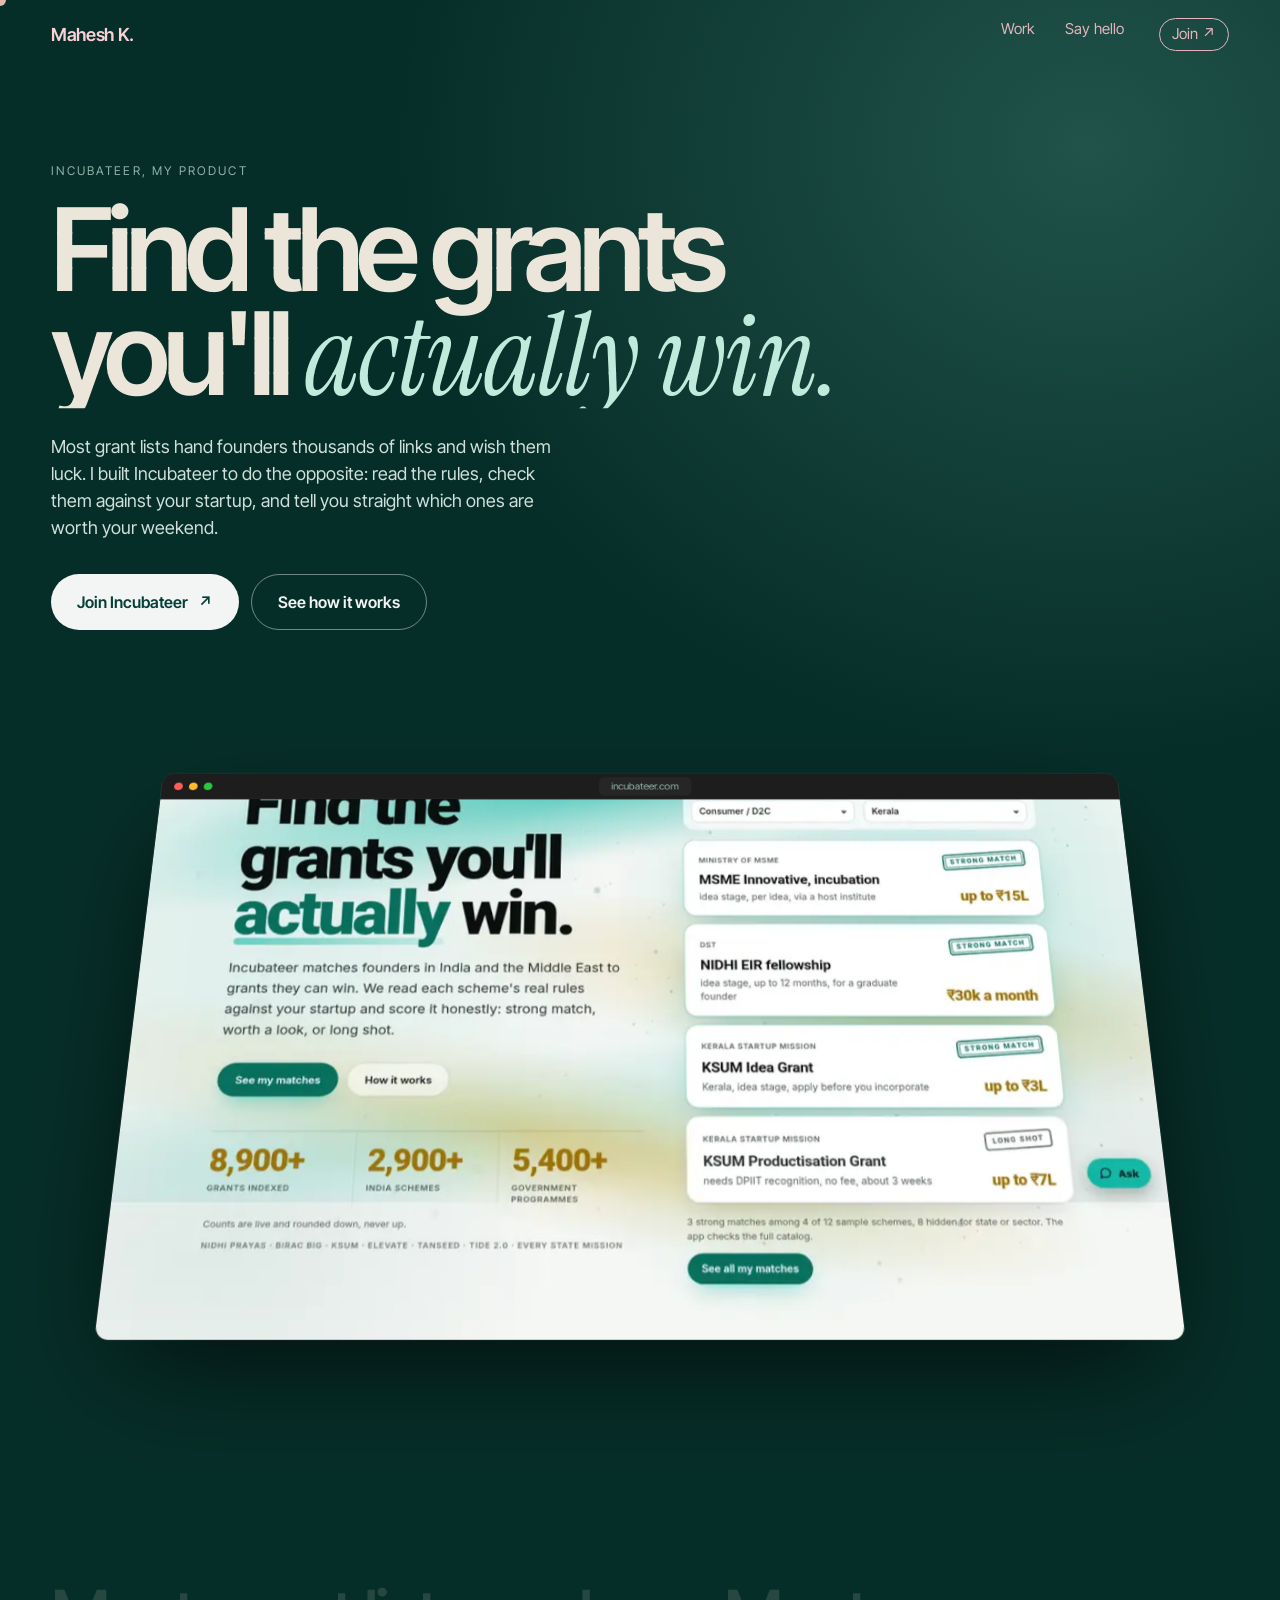
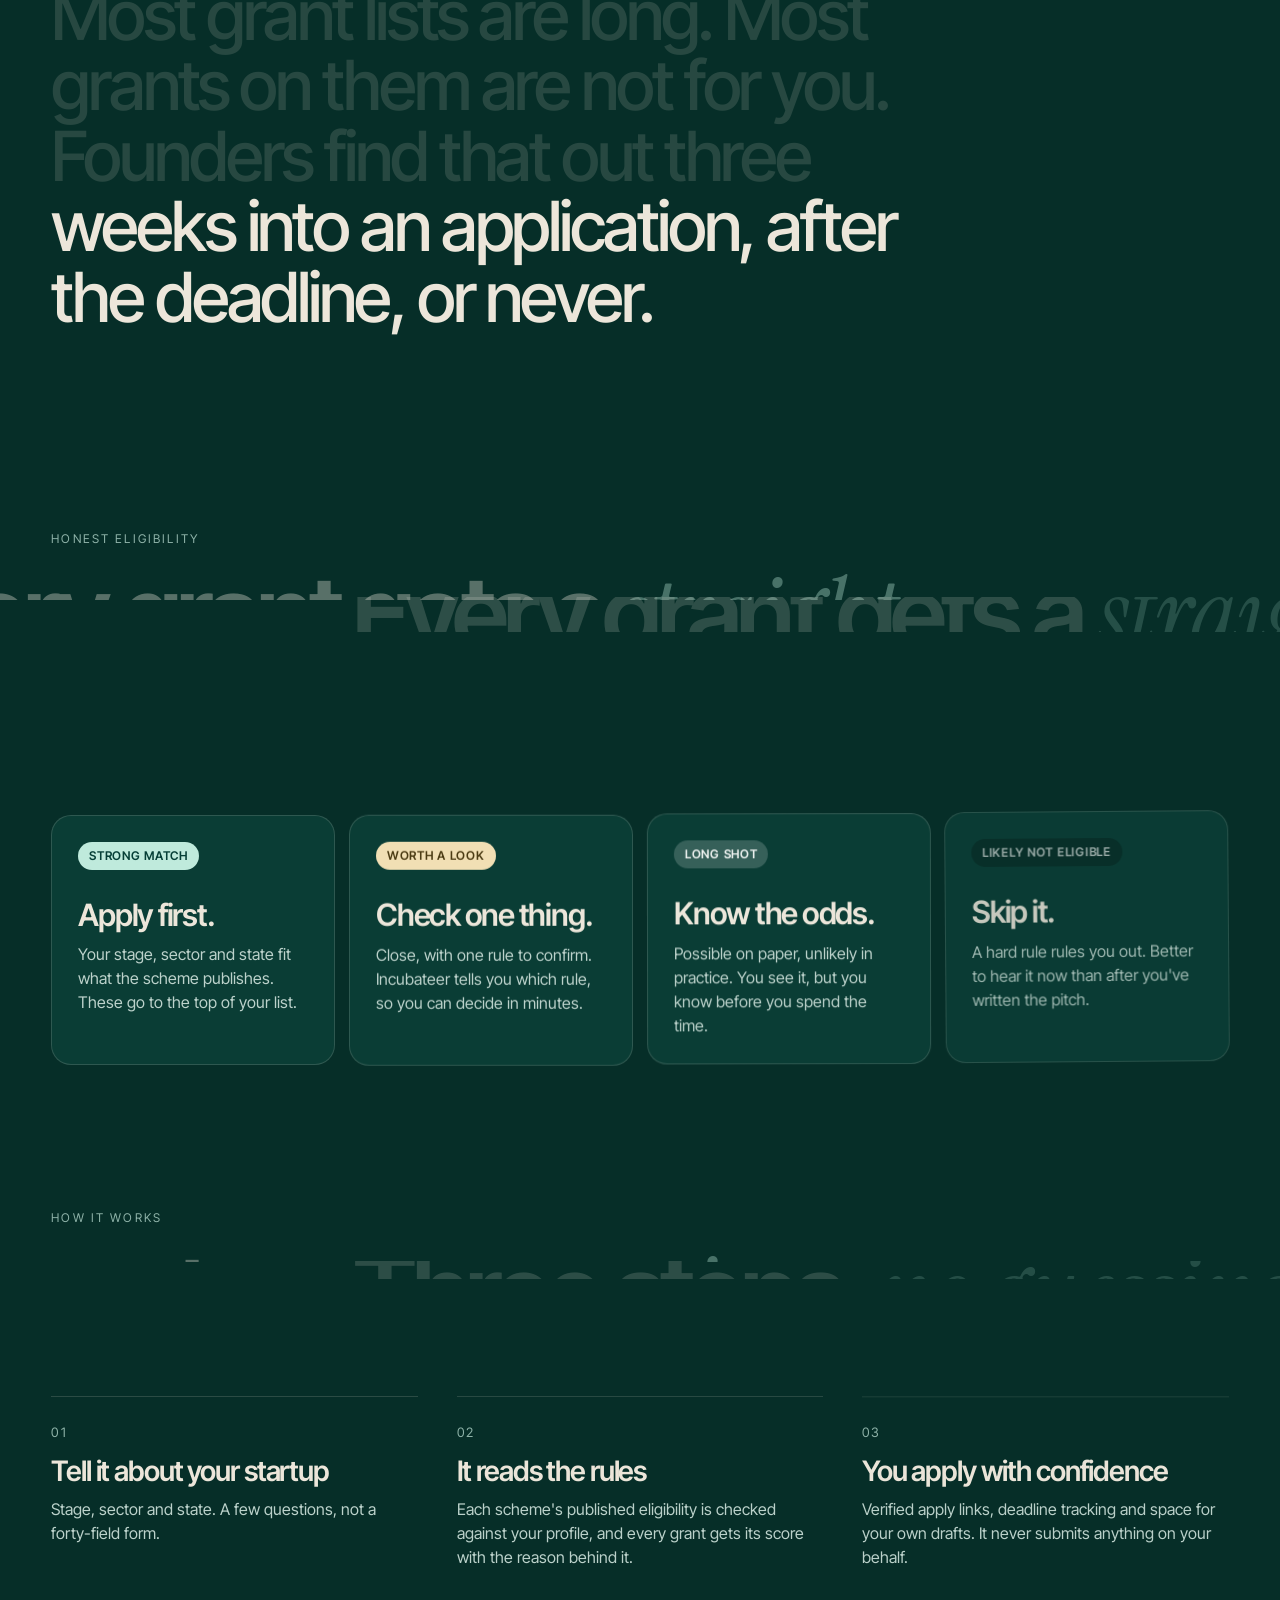
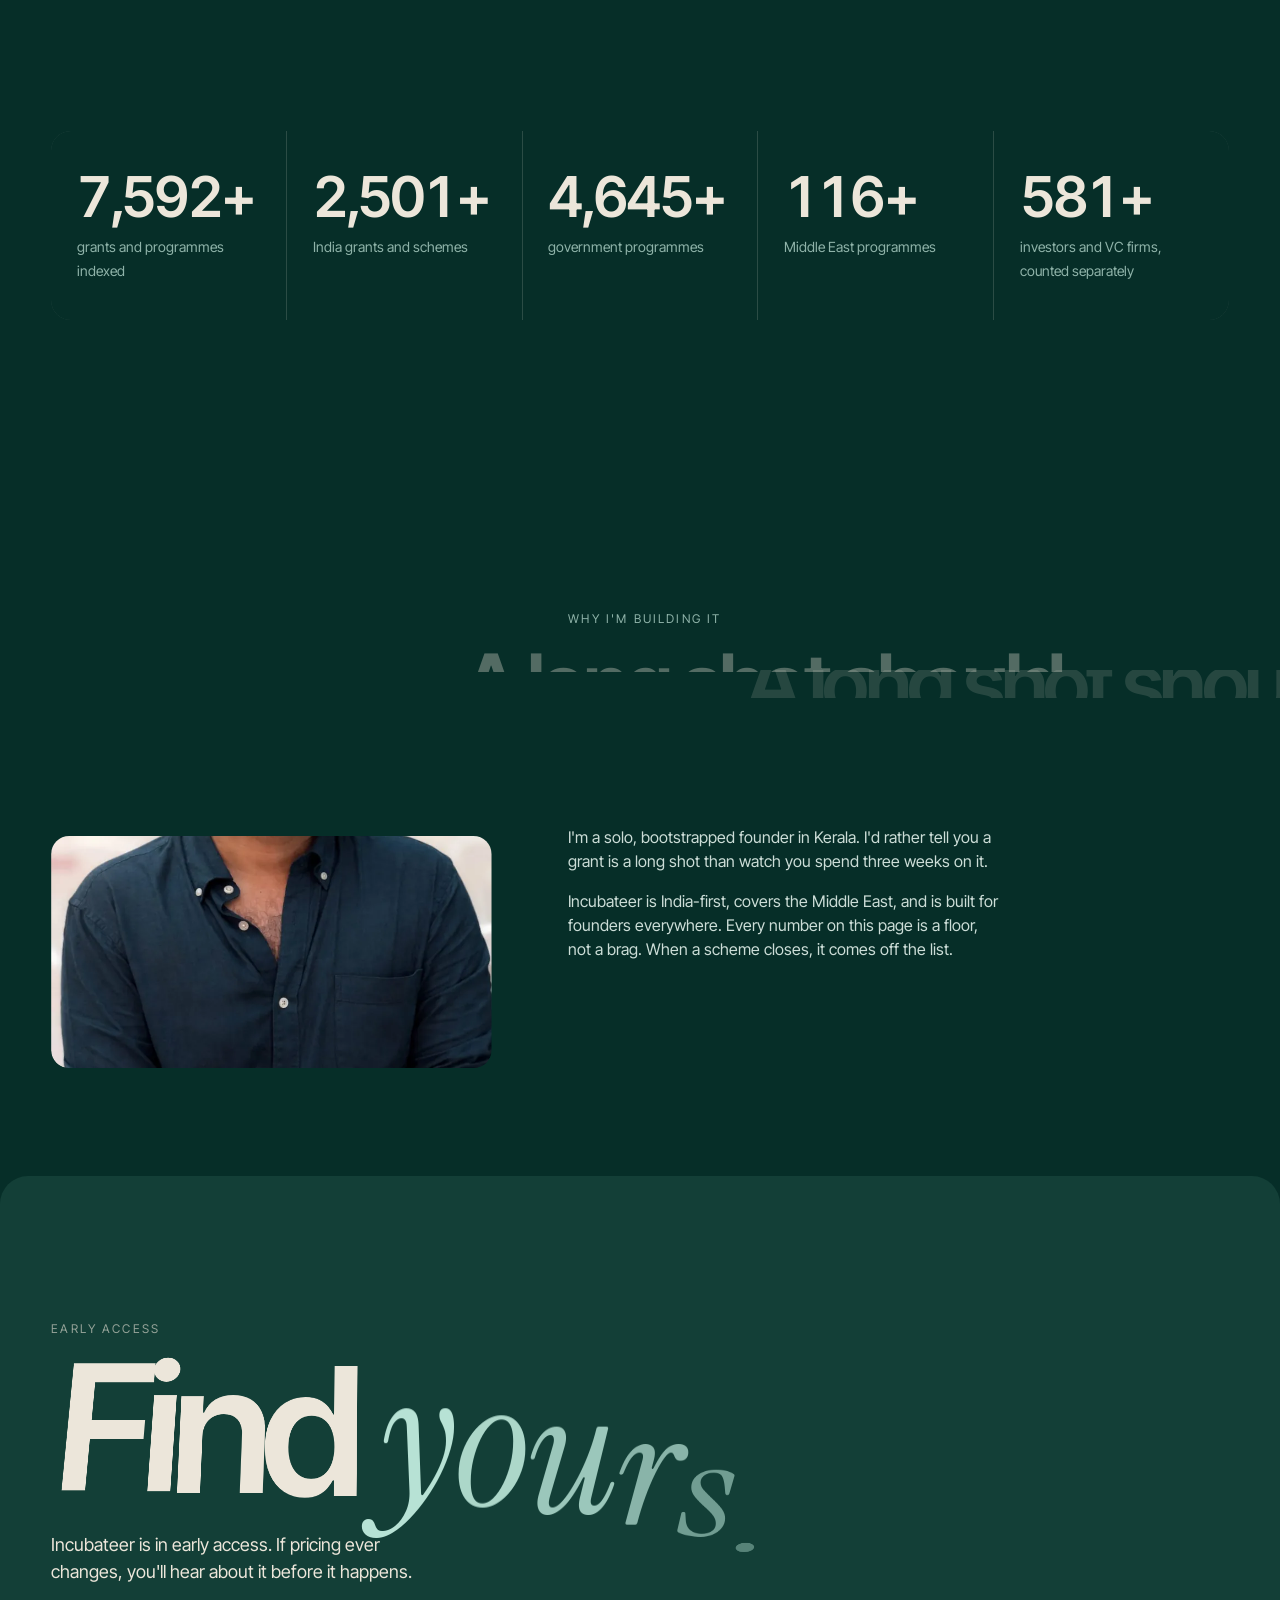
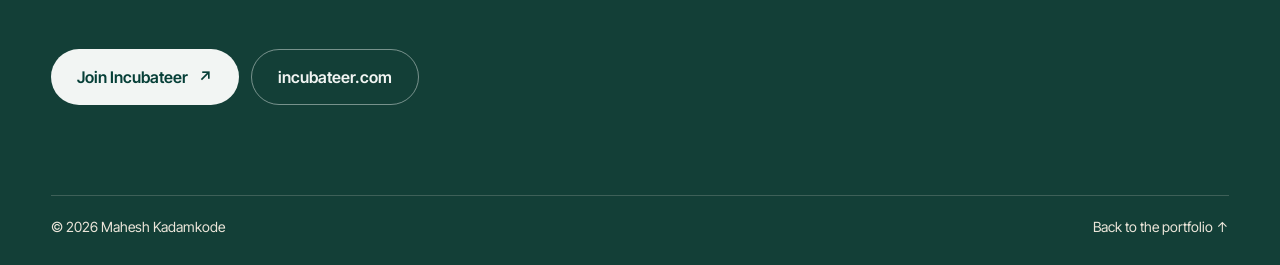
==== incubateer.html @ b80dc6b0 "Calm palette, ribbon and scatter-grid effects, mist transition, Incubateer page - New palette: green" ====
<!doctype html>
<html lang="en">
<head>
  <meta charset="utf-8">
  <meta name="viewport" content="width=device-width, initial-scale=1, viewport-fit=cover">
  <title>Incubateer | Mahesh Kadamkode</title>
  <meta name="description" content="Incubateer finds the grants you'll actually win. 8,500+ grants and programmes indexed, each scored honestly against your startup: strong match, worth a look, or long shot.">
  <meta name="theme-color" content="#063f37">
  <meta property="og:type" content="website">
  <meta property="og:title" content="Incubateer, by Mahesh Kadamkode">
  <meta property="og:description" content="Find the grants you'll actually win.">
  <meta property="og:image" content="assets/work/incubateer-cover.webp">
  <link rel="icon" href="favicon.svg" type="image/svg+xml">
  <link rel="preconnect" href="https://fonts.googleapis.com">
  <link rel="preconnect" href="https://fonts.gstatic.com" crossorigin>
  <link href="https://fonts.googleapis.com/css2?family=Inter+Tight:wght@400;500;600;700&family=Instrument+Serif:ital@0;1&display=swap" rel="stylesheet">
  <link rel="stylesheet" href="styles.css">
</head>
<body class="pi">

  <div class="cursor" aria-hidden="true"><span class="cursor__label"></span></div>

  <header class="nav">
    <a href="index.html" class="nav__logo">Mahesh K.</a>
    <nav class="nav__links" aria-label="Main">
      <a href="index.html#work">Work</a>
      <a href="index.html#contact" class="nav__cta">Say hello</a>
      <a href="https://app.incubateer.com/" target="_blank" rel="noopener" class="nav__inc">Join ↗</a>
    </nav>
  </header>

  <main>
    <!-- Hero -->
    <section class="pi-hero">
      <p class="eyebrow pi-rise">Incubateer, my product</p>
      <h1 class="pi-hero__title" data-stripes>Find the grants you'll <em>actually win.</em></h1>
      <p class="pi-hero__lede pi-rise">Most grant lists hand founders thousands of links and wish them luck. I built Incubateer to do the opposite: read the rules, check them against your startup, and tell you straight which ones are worth your weekend.</p>
      <div class="pi-hero__actions pi-rise">
        <a class="btn btn--light" href="https://app.incubateer.com/" target="_blank" rel="noopener" data-cursor="Join">Join Incubateer <span aria-hidden="true">↗</span></a>
        <a class="btn btn--ghost" href="#how" data-cursor="Read">See how it works</a>
      </div>
      <div class="pi-hero__shot pi-rise">
        <div class="browser">
          <div class="browser__bar"><i></i><i></i><i></i><span>incubateer.com</span></div>
          <div class="browser__screen"><img src="assets/work/incubateer-long.webp" alt="Incubateer homepage" width="1000" height="4444"></div>
        </div>
      </div>
    </section>

    <!-- Problem -->
    <section class="pi-problem">
      <p class="statement__text" data-words>Most grant lists are long. Most grants on them are not for you. Founders find that out three weeks into an application, after the deadline, or never.</p>
    </section>

    <!-- Scoring -->
    <section class="pi-score" id="score">
      <header class="section-head">
        <p class="eyebrow">Honest eligibility</p>
        <h2 class="section-title" data-stripes>Every grant gets a <em>straight answer.</em></h2>
      </header>
      <div class="pi-score__grid">
        <article class="pi-tier"><b class="chip-strong">Strong match</b><h3>Apply first.</h3><p>Your stage, sector and state fit what the scheme publishes. These go to the top of your list.</p></article>
        <article class="pi-tier"><b class="chip-look">Worth a look</b><h3>Check one thing.</h3><p>Close, with one rule to confirm. Incubateer tells you which rule, so you can decide in minutes.</p></article>
        <article class="pi-tier"><b class="chip-long">Long shot</b><h3>Know the odds.</h3><p>Possible on paper, unlikely in practice. You see it, but you know before you spend the time.</p></article>
        <article class="pi-tier pi-tier--no"><b class="chip-no">Likely not eligible</b><h3>Skip it.</h3><p>A hard rule rules you out. Better to hear it now than after you've written the pitch.</p></article>
      </div>
    </section>

    <!-- How -->
    <section class="pi-how" id="how">
      <header class="section-head">
        <p class="eyebrow">How it works</p>
        <h2 class="section-title" data-stripes>Three steps, <em>no guessing.</em></h2>
      </header>
      <ol class="pi-steps">
        <li class="pi-step"><span>01</span><h3>Tell it about your startup</h3><p>Stage, sector and state. A few questions, not a forty-field form.</p></li>
        <li class="pi-step"><span>02</span><h3>It reads the rules</h3><p>Each scheme's published eligibility is checked against your profile, and every grant gets its score with the reason behind it.</p></li>
        <li class="pi-step"><span>03</span><h3>You apply with confidence</h3><p>Verified apply links, deadline tracking and space for your own drafts. It never submits anything on your behalf.</p></li>
      </ol>
    </section>

    <!-- Numbers -->
    <section class="pi-numbers">
      <div class="pi-num"><p data-count="8500">8,500+</p><span>grants and programmes indexed</span></div>
      <div class="pi-num"><p data-count="2800">2,800+</p><span>India grants and schemes</span></div>
      <div class="pi-num"><p data-count="5200">5,200+</p><span>government programmes</span></div>
      <div class="pi-num"><p data-count="130">130+</p><span>Middle East programmes</span></div>
      <div class="pi-num"><p data-count="650">650+</p><span>investors and VC firms, counted separately</span></div>
    </section>

    <!-- Why -->
    <section class="pi-why">
      <div class="pi-why__photo"><img src="assets/img/mahesh.webp" alt="Mahesh Kadamkode" width="800" height="1200" loading="lazy"></div>
      <div>
        <p class="eyebrow">Why I'm building it</p>
        <h2 class="about__title" data-stripes>A long shot should be <em>called a long shot.</em></h2>
        <p class="pi-rise">I'm a solo, bootstrapped founder in Kerala. I'd rather tell you a grant is a long shot than watch you spend three weeks on it.</p>
        <p class="pi-rise">Incubateer is India-first, covers the Middle East, and is built for founders everywhere. Every number on this page is a floor, not a brag. When a scheme closes, it comes off the list.</p>
      </div>
    </section>

    <!-- CTA -->
    <section class="contact pi-cta">
      <p class="eyebrow">Early access</p>
      <h2 class="contact__title flip">Find <em>yours.</em></h2>
      <p class="contact__sub">Incubateer is in early access. If pricing ever changes, you'll hear about it before it happens.</p>
      <div class="inc__actions">
        <a class="btn btn--light" href="https://app.incubateer.com/" target="_blank" rel="noopener" data-cursor="Join">Join Incubateer <span aria-hidden="true">↗</span></a>
        <a class="btn btn--ghost" href="https://incubateer.com/" target="_blank" rel="noopener" data-cursor="Visit">incubateer.com</a>
      </div>
      <footer class="foot">
        <span>&copy; <span id="year">2026</span> Mahesh Kadamkode</span>
        <a href="index.html">Back to the portfolio ↑</a>
      </footer>
    </section>
  </main>

  <script src="assets/vendor/gsap.min.js"></script>
  <script src="assets/vendor/ScrollTrigger.min.js"></script>
  <script src="assets/vendor/lenis.min.js"></script>
  <script src="incubateer.js"></script>
</body>
</html>
---- styles.css ----
/* ---------- Tokens ---------- */
:root {
  --bg: #0e100f;          /* deep green-black */
  --bg-2: #151816;
  --ink: #ece6da;         /* bone */
  --dim: #8e918a;
  --line: rgba(236, 230, 218, 0.14);
  --accent: #d2b07a;      /* soft brass, matches the rim light */
  --accent-ink: #15130f;
  --paper: #ece6da;       /* calm light section */
  --paper-ink: #161816;
  --teal: #133f37;        /* contact block, a nod to Incubateer */
  --sans: "Inter Tight", system-ui, -apple-system, "Segoe UI", Roboto, sans-serif;
  --serif: "Instrument Serif", Georgia, "Times New Roman", serif;
  --gutter: clamp(16px, 4vw, 56px);
  --ease: cubic-bezier(.2, .7, .1, 1);
}

*, *::before, *::after { box-sizing: border-box; }
html { -webkit-text-size-adjust: 100%; }
html.lenis, html.lenis body { height: auto; }
.lenis.lenis-smooth { scroll-behavior: auto !important; }
body {
  margin: 0;
  background: var(--bg);
  color: var(--ink);
  font-family: var(--sans);
  font-size: clamp(16px, 1.05vw, 18px);
  line-height: 1.5;
  -webkit-font-smoothing: antialiased;
  overflow-x: hidden;
}
body.is-loading { overflow: hidden; }
img { display: block; max-width: 100%; }
a { color: inherit; text-decoration: none; }
em { font-family: var(--serif); font-style: italic; font-weight: 400; letter-spacing: -0.01em; }
.dim { color: var(--dim); }
.eyebrow {
  font-size: 12px; letter-spacing: .18em; text-transform: uppercase;
  color: var(--dim); margin: 0 0 18px;
}
::selection { background: var(--accent); color: var(--accent-ink); }

/* ---------- Loader ---------- */
.loader {
  position: fixed; inset: 0; z-index: 100; background: var(--bg);
  display: grid; grid-template-rows: 1fr auto auto; padding: var(--gutter);
}
.loader__name { font-size: 13px; letter-spacing: .18em; text-transform: uppercase; color: var(--dim); }
.loader__count {
  font-size: clamp(88px, 22vw, 320px); font-weight: 600; letter-spacing: -0.05em; line-height: .85;
  font-variant-numeric: tabular-nums;
}
.loader__bar { height: 2px; background: var(--line); margin-top: 24px; }
.loader__bar span { display: block; height: 100%; width: 0; background: var(--accent); }

/* ---------- Cursor ---------- */
.cursor { display: none; }
@media (pointer: fine) {
  .cursor {
    display: grid; place-items: center; position: fixed; left: 0; top: 0; z-index: 90;
    width: 12px; height: 12px; margin: -6px 0 0 -6px; border-radius: 50%;
    background: var(--ink); pointer-events: none; mix-blend-mode: difference;
    transition: width .35s var(--ease), height .35s var(--ease), margin .35s var(--ease), background .35s;
  }
  .cursor.is-big {
    width: 84px; height: 84px; margin: -42px 0 0 -42px; background: var(--accent); mix-blend-mode: normal;
  }
  .cursor__label { font-size: 12px; font-weight: 600; color: var(--accent-ink); opacity: 0; transition: opacity .2s; }
  .cursor.is-big .cursor__label { opacity: 1; }
}

/* ---------- Nav ---------- */
.nav {
  position: fixed; top: 0; left: 0; right: 0; z-index: 50;
  display: flex; justify-content: space-between; align-items: center;
  padding: 18px var(--gutter); mix-blend-mode: difference; color: #fff; transition: color .3s;
}
.nav.on-accent { mix-blend-mode: normal; color: var(--ink); }
.nav__inc {
  border: 1px solid currentColor; border-radius: 99px; padding: 4px 12px; margin-left: 4px;
}
.nav__inc::after { display: none; }
.nav__logo { font-weight: 600; letter-spacing: -0.02em; font-size: 18px; }
.nav__links { display: flex; gap: clamp(14px, 2.4vw, 32px); font-size: 15px; }
.nav__links a { position: relative; }
.nav__links a::after {
  content: ""; position: absolute; left: 0; right: 0; bottom: -3px; height: 1px; background: currentColor;
  transform: scaleX(0); transform-origin: right; transition: transform .45s var(--ease);
}
.nav__links a:hover::after { transform: scaleX(1); transform-origin: left; }
@media (max-width: 520px) { .nav__links a:not(.nav__cta):not(.nav__inc) { display: none; } }

/* ---------- Hero ---------- */
.hero { position: relative; height: 100vh; height: 100svh; overflow: hidden; background: var(--bg); }
.hero__canvas { position: absolute; inset: 0; width: 100%; height: 100%; }
.hero__fallback { display: none; }
.hero__intro { position: absolute; inset: 0; pointer-events: none; padding: 0 var(--gutter); }
.hero__name {
  position: absolute; left: var(--gutter); top: 18vh;
  margin: 0; font-weight: 600; letter-spacing: -0.055em; line-height: .86;
  font-size: clamp(54px, 7.4vw, 150px);
}
.line { display: block; overflow: hidden; padding-bottom: .04em; }
.line > span { display: inline-block; }
.hero__meta {
  position: absolute; right: var(--gutter); top: 50%; transform: translateY(-50%);
  text-align: right; font-size: 15px;
}
.hero__meta p { margin: 0 0 4px; }
.hero__lede {
  position: absolute; left: var(--gutter); bottom: clamp(24px, 5vh, 48px); margin: 0;
  font-size: clamp(18px, 1.8vw, 28px); max-width: 22ch; line-height: 1.2;
}
.hero__scroll {
  position: absolute; right: var(--gutter); bottom: clamp(24px, 5vh, 48px);
  display: flex; align-items: center; gap: 12px; font-size: 12px; letter-spacing: .18em; text-transform: uppercase; color: var(--dim);
}
.hero__scroll i { width: 1px; height: 44px; background: var(--line); position: relative; overflow: hidden; }
.hero__scroll i::after {
  content: ""; position: absolute; left: 0; top: -40%; width: 1px; height: 40%; background: var(--ink);
  animation: drip 1.8s var(--ease) infinite;
}
@keyframes drip { to { top: 100%; } }
.hero__end {
  position: absolute; inset: 0; display: grid; place-content: center; text-align: center;
  opacity: 0; pointer-events: none; padding: 0 var(--gutter);
}
.hero__end-title {
  margin: 0; font-size: clamp(40px, 7vw, 120px); font-weight: 600; letter-spacing: -0.05em; line-height: .95;
}

@media (max-aspect-ratio: 1/1) {
  .hero__name { top: calc(72px + 2vh); font-size: clamp(52px, 15vw, 120px); }
  .hero__meta { top: auto; bottom: calc(clamp(24px, 5vh, 48px) + 96px); transform: none; left: var(--gutter); right: auto; text-align: left; }
  .hero__lede { max-width: 16ch; }
}

/* ---------- Statement ---------- */
.statement { padding: clamp(100px, 18vh, 200px) var(--gutter); }
.statement__text {
  margin: 0; max-width: 22ch; font-size: clamp(32px, 5.4vw, 92px); font-weight: 500;
  letter-spacing: -0.045em; line-height: 1.02;
}
.statement__text .w { display: inline-block; opacity: .14; }

/* ---------- Marquee ---------- */
.marquee { padding: 4vh 0 12vh; overflow: hidden; }
.marquee__row { overflow: hidden; padding: 1.2vh 0; }
.marquee__track { display: flex; align-items: center; width: max-content; will-change: transform; }
.mq {
  font-size: clamp(56px, 10vw, 180px); font-weight: 600; letter-spacing: -0.05em; line-height: 1;
  padding: 0 .22em; white-space: nowrap;
}
.mq-img {
  width: clamp(96px, 13vw, 240px); aspect-ratio: 16/10; object-fit: cover; object-position: top;
  border-radius: 10px; margin: 0 .5vw;
}
.marquee__row--outline .mq {
  color: transparent; -webkit-text-stroke: 1px rgba(236, 232, 225, .5);
  background-image: repeating-linear-gradient(-55deg, rgba(236, 232, 225, .5) 0 2px, transparent 2px 10px);
  background-size: 200px 200px; background-position: var(--stripe-x, 0px) 0;
  -webkit-background-clip: text; background-clip: text;
}
.mq-dot { width: clamp(14px, 1.6vw, 28px); aspect-ratio: 1; border-radius: 50%; background: var(--accent); margin: 0 1vw; }

/* ---------- Letter effects ---------- */
.stripes__base { display: block; opacity: 0; }
.stripes__band {
  position: absolute; inset: 0; display: block; pointer-events: none;
  translate: calc(var(--shear, 0px) * var(--dir, 1)) 0;
}
.hero__name .stripes__band { white-space: nowrap; }
.flip { perspective: 900px; }
.flip .ch { display: inline-block; transform-origin: 50% 100%; will-change: transform; }
.stripe-text {
  background-image: repeating-linear-gradient(-45deg, var(--accent) 0 5px, transparent 5px 11px);
  background-size: 160px 160px; -webkit-background-clip: text; background-clip: text; color: transparent;
  animation: stripe-move 6s linear infinite; padding-right: .06em;
}
@keyframes stripe-move { to { background-position: 160px 0; } }
.statement, .marquee, .work, .index, .about, .contact, .ribbon { overflow-x: clip; }

/* ---------- Ribbon: headline with screenshots weaving through ---------- */
.ribbon { position: relative; height: 100vh; height: 100svh; overflow: hidden; }
.ribbon__text {
  position: absolute; inset: 0; z-index: 2; display: grid; align-content: center;
  padding: 0 var(--gutter); pointer-events: none;
}
.ribbon__line {
  margin: 0; font-size: clamp(52px, 10vw, 190px); font-weight: 500; letter-spacing: -0.06em; line-height: .92;
}
.ribbon__line--2 { text-align: right; }
.ribbon__cards { position: absolute; inset: 0; }
.rcard {
  position: absolute; left: 50%; top: 50%; width: clamp(150px, 20vw, 320px); aspect-ratio: 16/10;
  margin: calc(clamp(150px, 20vw, 320px) * -0.3125) 0 0 calc(clamp(150px, 20vw, 320px) * -0.5);
  border-radius: 10px; overflow: hidden; will-change: transform;
  box-shadow: 0 24px 60px -20px rgba(0,0,0,.85), 0 0 0 1px rgba(255,255,255,.08);
}
.rcard img { width: 100%; height: 100%; object-fit: cover; object-position: top; }

/* ---------- Scatter to grid ---------- */
.assemble { padding: 0 var(--gutter); }
.assemble__grid {
  display: grid; grid-template-columns: repeat(3, 1fr); gap: clamp(10px, 1.4vw, 20px);
  max-width: min(100%, 150vh); margin: 0 auto clamp(48px, 8vh, 96px); perspective: 1400px;
}
.acard { position: relative; border-radius: 12px; overflow: hidden; aspect-ratio: 16/10; background: var(--bg-2); will-change: transform; }
.acard--wide { grid-column: span 2; grid-row: span 2; aspect-ratio: auto; }
.acard img { width: 100%; height: 100%; object-fit: cover; object-position: top; }
.acard span {
  position: absolute; left: 10px; bottom: 10px; font-size: 13px; font-weight: 500;
  background: rgba(14,16,15,.72); backdrop-filter: blur(6px); -webkit-backdrop-filter: blur(6px); padding: 4px 10px; border-radius: 99px;
}
@media (max-width: 700px) {
  .assemble__grid { grid-template-columns: 1fr 1fr; }
  .acard--wide { grid-row: auto; aspect-ratio: 16/10; }
}

/* ---------- Mist: dark page dissolves into paper ---------- */
.mist { position: relative; height: 100vh; height: 100svh; overflow: hidden; background: var(--bg); }
.mist__puff {
  position: absolute; border-radius: 50%; will-change: transform, opacity;
  background: radial-gradient(circle, var(--paper) 0%, var(--paper) 35%, rgba(236,230,218,.55) 52%, rgba(236,230,218,0) 70%);
}
.mist__line {
  position: absolute; left: 0; right: 0; top: 50%; transform: translateY(-50%); text-align: center; z-index: 2;
  margin: 0; padding: 0 var(--gutter); color: var(--paper-ink); font-size: clamp(36px, 6vw, 96px); font-weight: 500; letter-spacing: -0.05em; line-height: 1;
}

/* ---------- Section head ---------- */
.section-head { padding: 0 var(--gutter); margin-bottom: clamp(24px, 6vh, 64px); }
.section-title { margin: 0; font-size: clamp(44px, 8vw, 140px); font-weight: 600; letter-spacing: -0.055em; line-height: .92; }

/* ---------- Cases ---------- */
.work { padding-top: 6vh; }
.case { height: 100vh; height: 100svh; display: flex; align-items: center; }
.case__inner {
  width: 100%; padding: 76px var(--gutter) 28px;
  display: grid; grid-template-columns: 1.45fr 1fr; gap: clamp(28px, 5vw, 80px); align-items: center;
}
.case--flip .case__device { order: 2; }
.case__device { perspective: 1600px; }
.browser {
  border-radius: 14px; overflow: hidden; background: #1a1a1a;
  box-shadow: 0 40px 120px -30px rgba(0,0,0,.8), 0 0 0 1px rgba(255,255,255,.08);
  transform-style: preserve-3d; will-change: transform;
}
.browser__bar { display: flex; align-items: center; gap: 7px; height: 34px; padding: 0 14px; background: #1d1d1d; border-bottom: 1px solid rgba(255,255,255,.06); }
.browser__bar i { width: 10px; height: 10px; border-radius: 50%; background: #3a3a3a; }
.browser__bar i:first-child { background: #ff5f57; } .browser__bar i:nth-child(2) { background: #febc2e; } .browser__bar i:nth-child(3) { background: #28c840; }
.browser__bar span { margin: 0 auto; font-size: 12px; color: var(--dim); background: #262626; padding: 3px 14px; border-radius: 6px; transform: translateX(-20px); }
.browser__screen { aspect-ratio: 16/10; overflow: hidden; background: #000; }
.browser__screen img { width: 100%; height: auto; will-change: transform; }
.case__num { font-size: 13px; letter-spacing: .12em; text-transform: uppercase; margin: 0 0 14px; }
.case__num span { color: var(--dim); }
.case__title { margin: 0 0 18px; font-size: clamp(44px, 6.2vw, 112px); font-weight: 600; letter-spacing: -0.055em; line-height: .9; }
.case__desc { margin: 0 0 22px; color: #c9c4bb; max-width: 44ch; }
.tags { display: flex; flex-wrap: wrap; gap: 8px; list-style: none; padding: 0; margin: 0 0 26px; }
.tags li { font-size: 13px; border: 1px solid var(--line); border-radius: 99px; padding: 5px 12px; color: #c9c4bb; }
.link-arrow { display: inline-flex; align-items: center; gap: 10px; font-weight: 500; border-bottom: 1px solid var(--ink); padding-bottom: 3px; }
.link-arrow::after { content: "↗"; transition: transform .4s var(--ease); }
.link-arrow:hover::after { transform: translate(3px, -3px); }

@media (max-width: 900px) {
  .case__inner { grid-template-columns: 1fr; gap: 22px; padding-top: 70px; }
  .case--flip .case__device { order: 0; }
  .case__title { margin-bottom: 10px; }
  .case__desc { font-size: 15px; margin-bottom: 14px; }
  .tags { margin-bottom: 16px; }
  .tags li { font-size: 12px; padding: 4px 10px; }
}
@media (max-width: 900px) and (max-height: 700px) { .tags { display: none; } }

/* ---------- Spin ring ---------- */
.spin { height: 100vh; height: 100svh; position: relative; overflow: hidden; display: grid; grid-template-rows: auto 1fr; }
.spin__head { padding: 84px var(--gutter) 0; position: relative; z-index: 2; }
.spin__title { margin: 0; font-size: clamp(44px, 8vw, 140px); font-weight: 600; letter-spacing: -0.055em; line-height: .92; }
.spin__stage { position: relative; display: grid; place-items: center; perspective: 2000px; }
.ring { position: relative; width: clamp(220px, 34vw, 520px); aspect-ratio: 16/10; transform-style: preserve-3d; }
.panel {
  position: absolute; inset: 0; border-radius: 12px; overflow: hidden; background: #111;
  backface-visibility: hidden; -webkit-backface-visibility: hidden;
  box-shadow: 0 30px 80px -20px rgba(0,0,0,.9), 0 0 0 1px rgba(255,255,255,.08);
}
.panel img { width: 100%; height: 100%; object-fit: cover; object-position: top; }
.panel span {
  position: absolute; left: 12px; bottom: 12px; font-size: 13px; font-weight: 500;
  background: rgba(14,16,15,.72); backdrop-filter: blur(6px); -webkit-backdrop-filter: blur(6px);
  padding: 5px 11px; border-radius: 99px;
}
@media (max-aspect-ratio: 1/1) { .ring { width: min(70vw, 520px); } }

/* ---------- Index ---------- */
.index { padding: clamp(80px, 14vh, 160px) 0 clamp(60px, 10vh, 120px); position: relative; }
.index__list { list-style: none; margin: 0; padding: 0 var(--gutter); }
.index__list a {
  display: grid; grid-template-columns: 2fr 1fr 1.2fr auto; gap: 16px; align-items: baseline;
  padding: clamp(18px, 2.6vw, 30px) 0; border-top: 1px solid var(--line); transition: color .3s, padding .45s var(--ease);
}
.index__list li:last-child a { border-bottom: 1px solid var(--line); }
.i-name { font-size: clamp(24px, 3.2vw, 52px); font-weight: 500; letter-spacing: -0.04em; line-height: 1; }
.i-type, .i-place { color: var(--dim); font-size: 15px; }
.i-go { font-size: 22px; transition: transform .4s var(--ease); }
@media (hover: hover) {
  .index__list:hover a { color: var(--dim); }
  .index__list a:hover { color: var(--ink); padding-left: 14px; }
  .index__list a:hover .i-go { transform: translate(4px, -4px); color: var(--accent); }
}
.index__preview {
  position: fixed; left: 0; top: 0; width: 320px; aspect-ratio: 16/10; object-fit: cover; object-position: top;
  border-radius: 10px; pointer-events: none; z-index: 40; opacity: 0; transform: scale(.8);
  box-shadow: 0 30px 80px -20px rgba(0,0,0,.9);
}
@media (max-width: 700px) {
  .index__list a { grid-template-columns: 1fr auto; row-gap: 4px; }
  .i-type { grid-column: 1; grid-row: 2; font-size: 13px; }
  .i-place { display: none; }
  .i-go { grid-column: 2; grid-row: 1; }
}

/* ---------- About ---------- */
.about {
  background: var(--paper); color: var(--paper-ink);
  display: grid; grid-template-columns: 1fr 1.1fr; gap: clamp(28px, 6vw, 100px); align-items: center;
  padding: clamp(60px, 10vh, 120px) var(--gutter) clamp(100px, 16vh, 180px);
}
.about__photo { overflow: hidden; border-radius: 16px; aspect-ratio: 4/5; }
.about__photo img { width: 100%; height: 115%; object-fit: cover; object-position: center 20%; }
.about__title { margin: 0 0 26px; font-size: clamp(44px, 6.4vw, 112px); font-weight: 600; letter-spacing: -0.055em; line-height: .92; }
.about .eyebrow, .about .facts dt { color: #6f716b; }
.about__text p { color: #3d403b; max-width: 48ch; margin: 0 0 18px; font-size: clamp(16px, 1.25vw, 20px); }
.facts { margin: 34px 0 0; border-top: 1px solid rgba(22,24,22,.16); }
.facts div { display: grid; grid-template-columns: 140px 1fr; gap: 16px; padding: 14px 0; border-bottom: 1px solid rgba(22,24,22,.16); }
.facts dt { color: var(--dim); font-size: 14px; }
.facts dd { margin: 0; }
@media (max-width: 800px) {
  .about { grid-template-columns: 1fr; }
  .about__photo { max-height: 70vh; }
  .facts div { grid-template-columns: 110px 1fr; }
}

/* ---------- Incubateer block ---------- */
.inc { background: var(--paper); padding: 0 var(--gutter) clamp(90px, 14vh, 160px); }
.inc__card {
  position: relative; overflow: hidden; border-radius: 28px; color: #f2f5f3;
  padding: clamp(32px, 6vw, 88px);
  background:
    radial-gradient(120% 90% at 100% 0%, rgba(126, 214, 190, .35), transparent 60%),
    linear-gradient(150deg, #0a7060 0%, #08584c 55%, #063f37 100%);
  display: grid; grid-template-columns: 1.3fr 1fr; gap: clamp(28px, 5vw, 72px); align-items: end;
}
.inc__eyebrow { font-size: 12px; letter-spacing: .18em; text-transform: uppercase; color: rgba(242,245,243,.7); margin: 0 0 18px; display: flex; align-items: center; gap: 10px; }
.inc__eyebrow svg { width: 22px; height: 22px; }
.inc__title { margin: 0 0 20px; font-size: clamp(42px, 6.4vw, 112px); font-weight: 600; letter-spacing: -0.055em; line-height: .92; }
.inc__title em { color: #bfeadc; }
.inc__text { margin: 0 0 30px; max-width: 46ch; color: rgba(242,245,243,.82); font-size: clamp(16px, 1.25vw, 20px); }
.inc__actions { display: flex; flex-wrap: wrap; gap: 12px; }
.btn {
  display: inline-flex; align-items: center; gap: 10px; border-radius: 99px; padding: 15px 26px;
  font-weight: 600; font-size: 16px; transition: transform .35s var(--ease), background .3s;
}
.btn--light { background: #f2f5f3; color: #063f37; }
.btn--light:hover { background: #fff; }
.btn--ghost { border: 1px solid rgba(242,245,243,.45); color: #f2f5f3; }
.btn--ghost:hover { background: rgba(242,245,243,.1); }
.inc__side { display: grid; gap: 18px; }
.inc__stat { font-size: clamp(48px, 6vw, 96px); font-weight: 600; letter-spacing: -0.05em; line-height: .9; margin: 0; }
.inc__stat small { display: block; font-size: 14px; font-weight: 400; letter-spacing: 0; color: rgba(242,245,243,.7); margin-top: 8px; }
.inc__chips { display: grid; gap: 10px; list-style: none; margin: 0; padding: 0; }
.inc__chip {
  display: flex; justify-content: space-between; align-items: center; gap: 12px;
  background: rgba(255,255,255,.1); border: 1px solid rgba(255,255,255,.16); border-radius: 14px; padding: 12px 16px;
  backdrop-filter: blur(6px); -webkit-backdrop-filter: blur(6px); font-size: 15px;
}
.inc__chip b { font-size: 12px; font-weight: 600; letter-spacing: .06em; text-transform: uppercase; padding: 4px 10px; border-radius: 99px; white-space: nowrap; }
.chip-strong { background: #bfeadc; color: #063f37; }
.chip-look { background: #f1dfb4; color: #4a3a12; }
.chip-long { background: rgba(255,255,255,.18); color: #f2f5f3; }
@media (max-width: 860px) { .inc__card { grid-template-columns: 1fr; border-radius: 22px; } }

/* ---------- Incubateer page ---------- */
.pi { --bg: #062e28; --bg-2: #0a3d35; --dim: #8fb3a9; --line: rgba(236,230,218,.16); background: var(--bg); }
.chip-no { background: rgba(0,0,0,.25); color: rgba(242,245,243,.75); }
.pi-hero { padding: clamp(110px, 18vh, 170px) var(--gutter) clamp(60px, 10vh, 110px); position: relative; overflow-x: clip;
  background: radial-gradient(90% 70% at 85% 10%, rgba(126,214,190,.22), transparent 60%); }
.pi-hero__title { margin: 0 0 26px; max-width: 12ch; font-size: clamp(52px, 9vw, 170px); font-weight: 600; letter-spacing: -0.06em; line-height: .9; }
.pi-hero__title em, .pi .section-title em, .pi .about__title em { color: #bfeadc; }
.pi-hero__lede { max-width: 52ch; color: #cfe0da; font-size: clamp(17px, 1.4vw, 22px); margin: 0 0 32px; }
.pi-hero__actions { display: flex; flex-wrap: wrap; gap: 12px; margin-bottom: clamp(48px, 9vh, 96px); }
.pi-hero__shot { perspective: 1600px; max-width: 1100px; margin: 0 auto; }
.pi-hero__shot .browser__screen { aspect-ratio: 16/9; }
.pi-problem { padding: clamp(80px, 14vh, 160px) var(--gutter); }
.pi-score, .pi-how { padding: clamp(40px, 8vh, 100px) 0; }
.pi-score__grid { display: grid; grid-template-columns: repeat(4, 1fr); gap: 14px; padding: 0 var(--gutter); }
.pi-tier { background: var(--bg-2); border: 1px solid var(--line); border-radius: 20px; padding: 26px; display: flex; flex-direction: column; gap: 12px; }
.pi-tier b { align-self: flex-start; font-size: 12px; font-weight: 600; letter-spacing: .06em; text-transform: uppercase; padding: 5px 11px; border-radius: 99px; }
.pi-tier h3 { margin: 18px 0 0; font-size: clamp(26px, 2.4vw, 38px); font-weight: 600; letter-spacing: -0.04em; line-height: 1; }
.pi-tier p { margin: 0; color: #bcd2cb; }
.pi-tier--no { opacity: .8; }
.pi-steps { list-style: none; margin: 0; padding: 0 var(--gutter); display: grid; grid-template-columns: repeat(3, 1fr); gap: clamp(20px, 3vw, 44px); }
.pi-step { border-top: 1px solid var(--line); padding-top: 22px; }
.pi-step span { font-size: 13px; color: var(--dim); letter-spacing: .12em; }
.pi-step h3 { margin: 14px 0 10px; font-size: clamp(24px, 2.2vw, 34px); font-weight: 600; letter-spacing: -0.04em; line-height: 1.05; }
.pi-step p { margin: 0; color: #bcd2cb; }
.pi-numbers { display: grid; grid-template-columns: repeat(5, 1fr); gap: 1px; background: var(--line); margin: clamp(60px, 10vh, 120px) var(--gutter); border-radius: 20px; overflow: hidden; }
.pi-num { background: var(--bg); padding: clamp(22px, 3vw, 40px) clamp(16px, 2vw, 28px); }
.pi-num p { margin: 0 0 8px; font-size: clamp(36px, 4.4vw, 76px); font-weight: 600; letter-spacing: -0.05em; line-height: 1; font-variant-numeric: tabular-nums; }
.pi-num span { color: var(--dim); font-size: 14px; }
.pi-why { display: grid; grid-template-columns: .8fr 1.2fr; gap: clamp(28px, 6vw, 100px); align-items: center; padding: clamp(60px, 12vh, 140px) var(--gutter); overflow-x: clip; }
.pi-why__photo { border-radius: 18px; overflow: hidden; aspect-ratio: 4/5; }
.pi-why__photo img { width: 100%; height: 100%; object-fit: cover; object-position: center 20%; }
.pi-why p:not(.eyebrow) { color: #cfe0da; max-width: 48ch; font-size: clamp(16px, 1.25vw, 20px); }
.pi-cta { background: linear-gradient(150deg, #0a7060 0%, #08584c 60%, #063f37 100%); }
.pi-cta .contact__title em { color: #bfeadc; }
.pi-cta .inc__actions { margin-bottom: 10px; }
@media (max-width: 1000px) { .pi-score__grid { grid-template-columns: 1fr 1fr; } .pi-numbers { grid-template-columns: repeat(2, 1fr); } .pi-num:first-child { grid-column: 1 / -1; } }
@media (max-width: 700px) {
  .pi-score__grid, .pi-steps { grid-template-columns: 1fr; }
  .pi-why { grid-template-columns: 1fr; }
  .pi-why__photo { max-height: 60vh; }
}

/* ---------- Contact ---------- */
.contact {
  background: var(--teal); color: var(--ink);
  padding: clamp(90px, 16vh, 180px) var(--gutter) 28px; border-radius: 28px 28px 0 0;
}
.contact .eyebrow, .contact .dim { color: rgba(236,230,218,.6); }
.contact__email { color: var(--ink); }
.contact__title em { color: var(--accent); }
.contact__title { margin: 0 0 18px; font-size: clamp(64px, 14vw, 260px); font-weight: 600; letter-spacing: -0.06em; line-height: .85; }
.contact__sub { max-width: 40ch; margin: 0 0 clamp(36px, 7vh, 72px); font-size: clamp(17px, 1.4vw, 22px); }
.contact__email {
  display: inline-block; font-size: clamp(22px, 5.2vw, 88px); font-weight: 500; letter-spacing: -0.045em; line-height: 1.05;
  border-bottom: 2px solid currentColor; word-break: break-all;
}
.contact__email span { display: inline-block; transition: transform .4s var(--ease); }
.contact__email:hover span { transform: translate(6px, -6px); }
.contact__grid {
  display: grid; grid-template-columns: repeat(3, 1fr); gap: 24px; margin-top: clamp(60px, 12vh, 140px);
}
.contact__grid p { margin: 0 0 10px; }
.contact__grid a { display: block; width: fit-content; margin-bottom: 6px; font-weight: 500; }
.contact__grid a:hover { text-decoration: underline; text-underline-offset: 4px; }
.foot {
  display: flex; justify-content: space-between; gap: 16px; margin-top: clamp(60px, 10vh, 120px);
  padding-top: 20px; border-top: 1px solid rgba(236,230,218,.2); font-size: 14px;
}
@media (max-width: 700px) { .contact__grid { grid-template-columns: 1fr 1fr; } .contact__grid > div:last-child { grid-column: 1 / -1; } }

/* ---------- Reduced motion / no JS animation ---------- */
.no-motion .hero__canvas { display: none; }
.no-motion .hero__fallback { display: block; position: absolute; inset: 0; width: 100%; height: 100%; object-fit: cover; }
.no-motion .hero__end { display: none; }
.no-motion .ribbon, .no-motion .mist { display: none; }
.no-motion .statement__text .w { opacity: 1; }
.no-motion .hero__scroll i::after, .no-motion .stripe-text { animation: none; }
.no-motion .case, .no-motion .spin { height: auto; padding: 40px 0; }
.no-motion .spin__stage { perspective: none; display: block; }
.no-motion .ring { display: flex; gap: 16px; width: auto; overflow-x: auto; padding: 0 var(--gutter) 20px; aspect-ratio: auto; }
.no-motion .panel { position: relative; flex: 0 0 min(70vw, 420px); aspect-ratio: 16/10; }
.ring-wrap { transform-style: preserve-3d; }
@media (prefers-reduced-motion: reduce) { .stripe-text { animation: none; } }
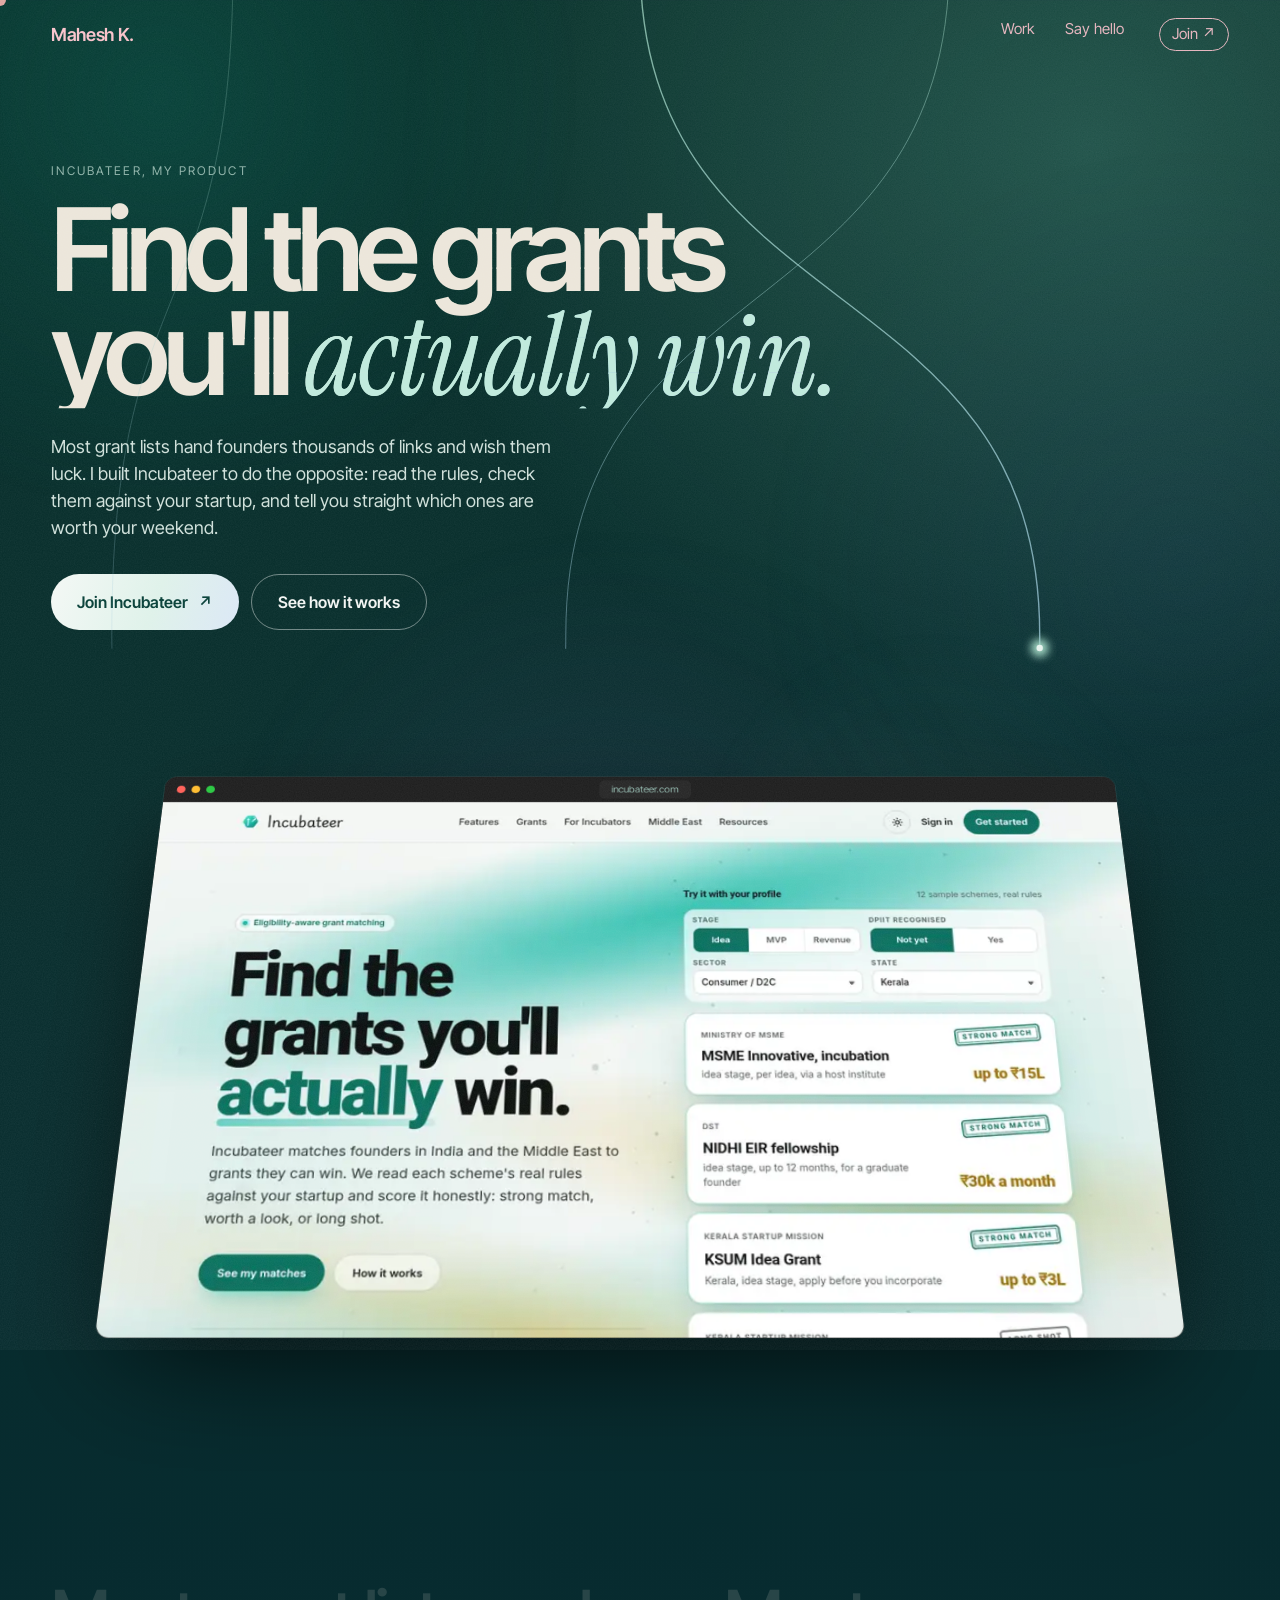
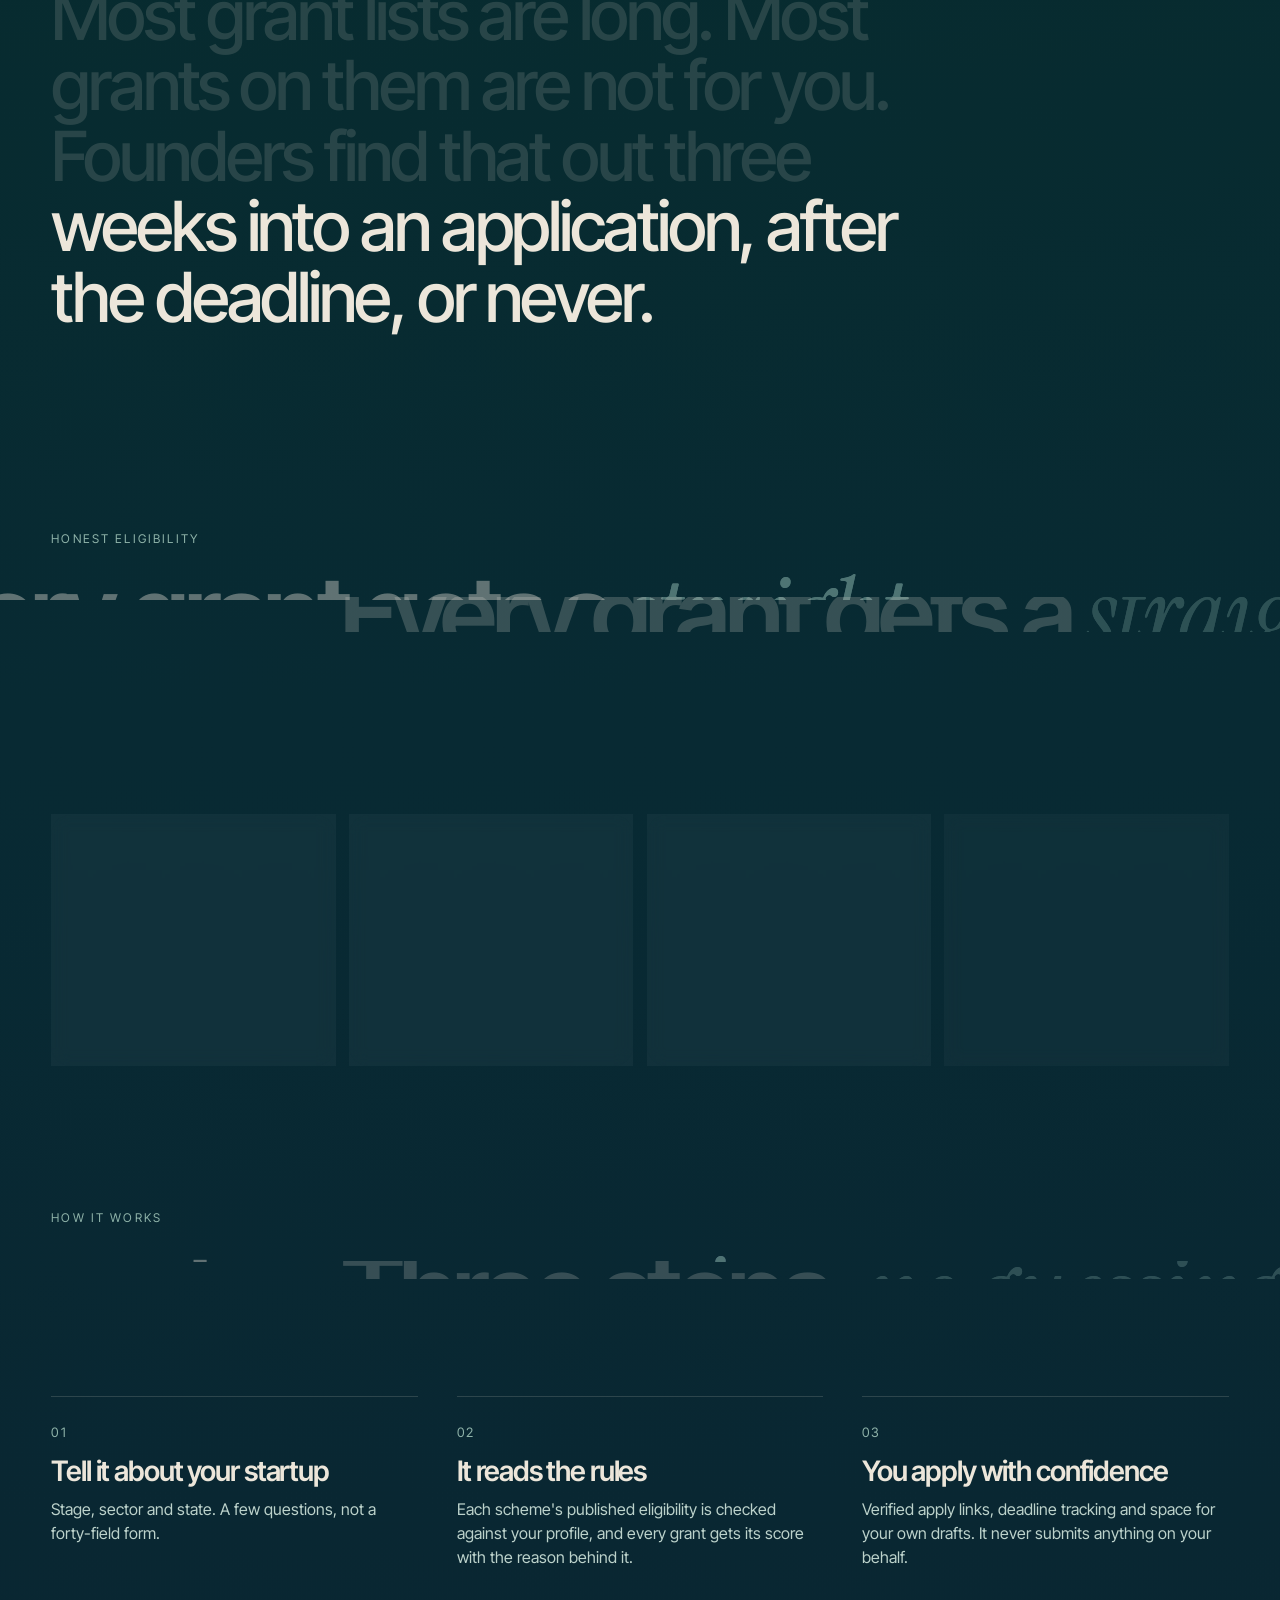
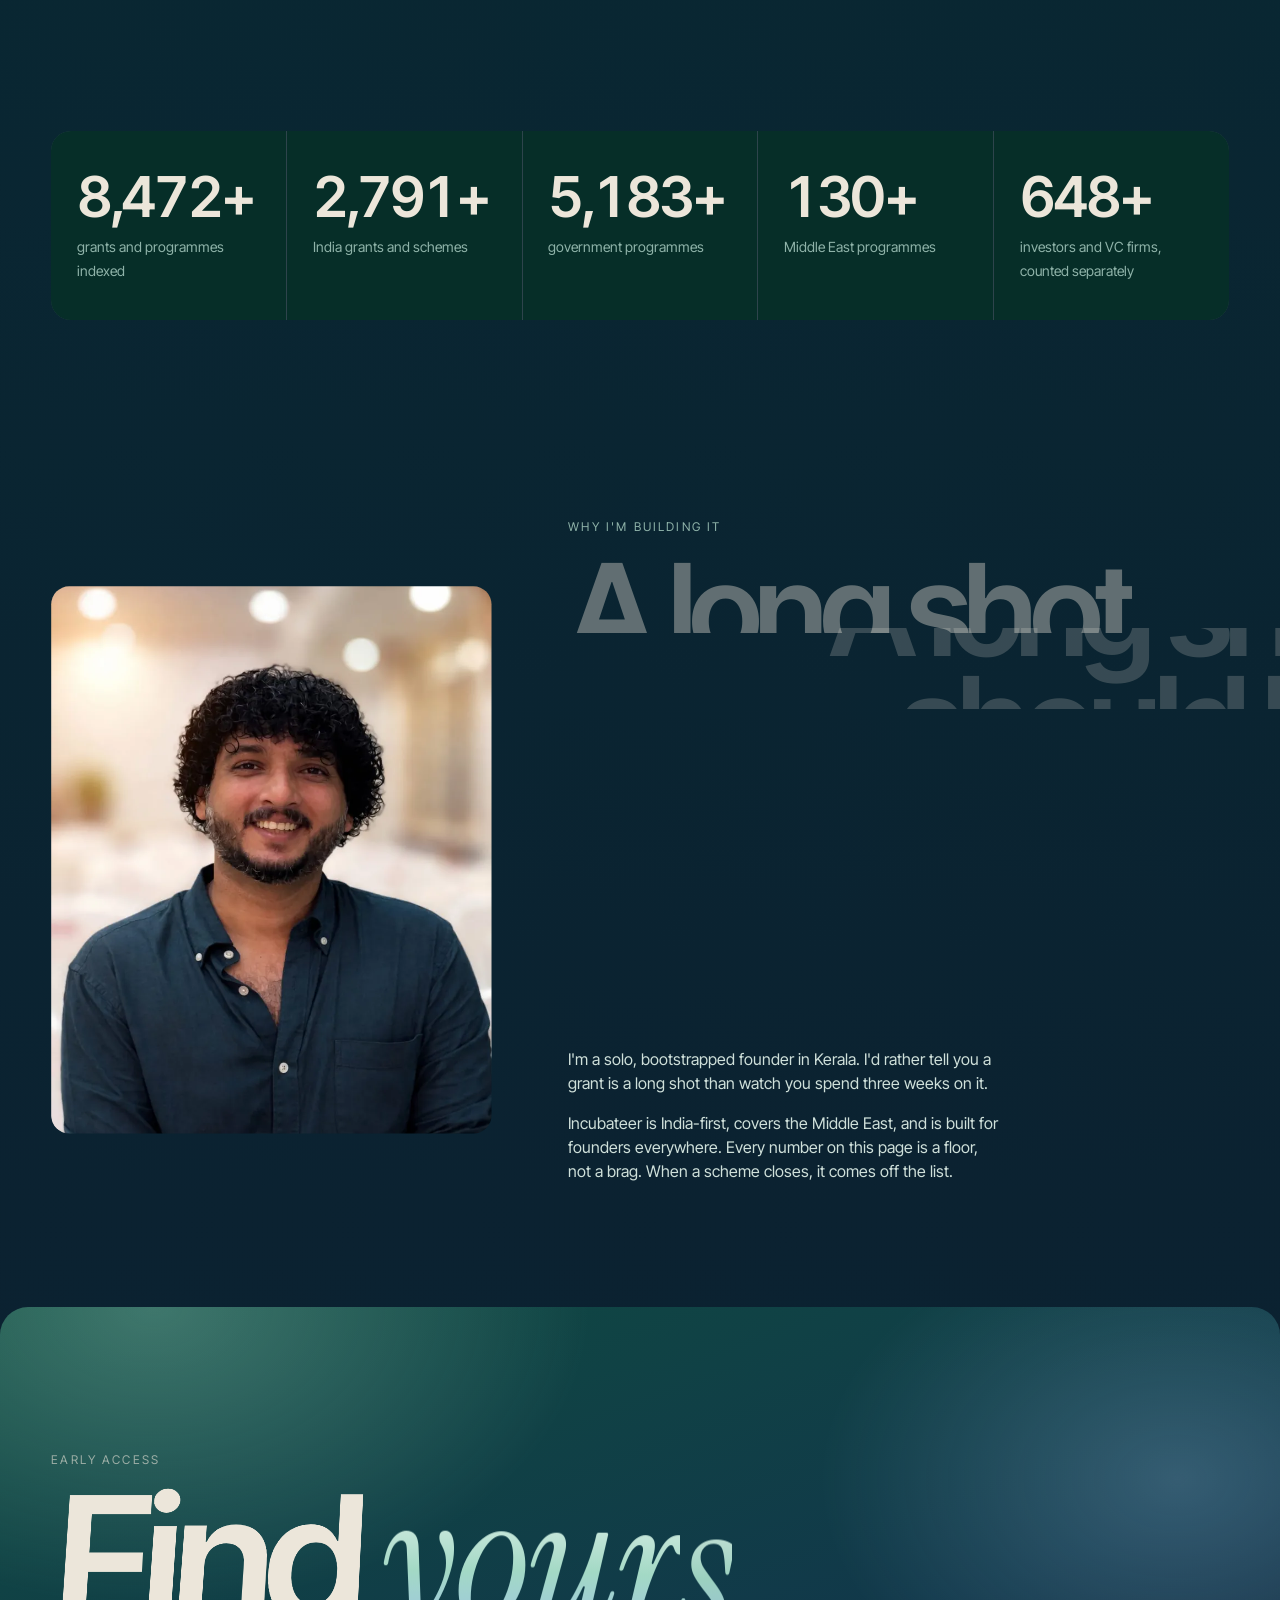
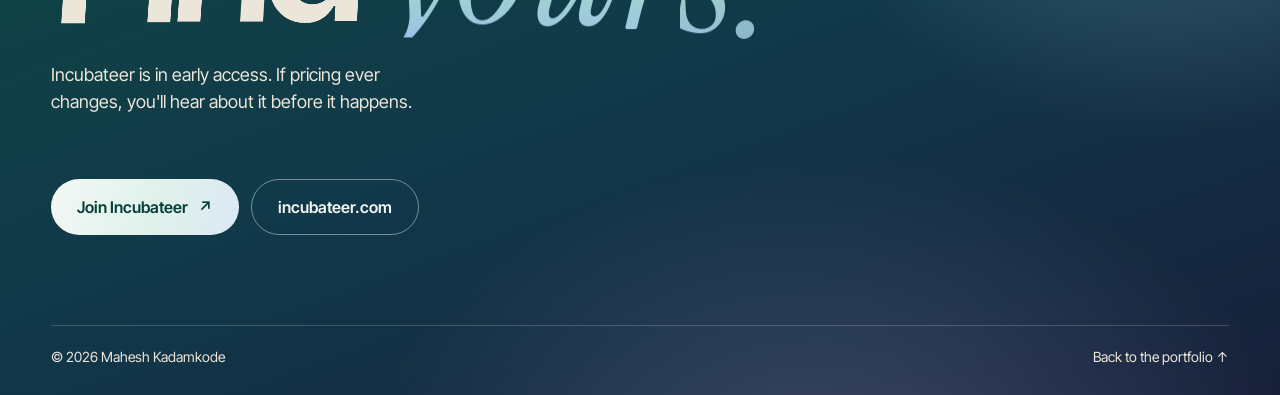
==== commit 91d8c712: "Gradient system, scroll-drawn wave lines, zig-zag film, real headshot in About - Aurora background, " ====
--- a/incubateer.html
+++ b/incubateer.html
@@ -18,6 +18,7 @@
 </head>
 <body class="pi">
 
+  <div class="aurora" aria-hidden="true"><i></i><i></i><i></i><i></i></div>
   <div class="cursor" aria-hidden="true"><span class="cursor__label"></span></div>
 
   <header class="nav">
@@ -119,5 +120,6 @@
   <script src="assets/vendor/ScrollTrigger.min.js"></script>
   <script src="assets/vendor/lenis.min.js"></script>
   <script src="incubateer.js"></script>
+  <script src="waves.js"></script>
 </body>
 </html>
--- a/styles.css
+++ b/styles.css
@@ -5,11 +5,17 @@
   --ink: #ece6da;         /* bone */
   --dim: #8e918a;
   --line: rgba(236, 230, 218, 0.14);
-  --accent: #d2b07a;      /* soft brass, matches the rim light */
-  --accent-ink: #15130f;
+  --accent: #a3d9c5;      /* soft mint, sits with Incubateer's green */
+  --accent-ink: #0b1f1a;
   --paper: #ece6da;       /* calm light section */
   --paper-ink: #161816;
   --teal: #133f37;        /* contact block, a nod to Incubateer */
+  --g-mint: #a3d9c5;
+  --g-sky: #9cc3e6;
+  --g-lilac: #bfb2e6;
+  --g-petrol: #12324a;
+  --grad-text: linear-gradient(100deg, #e8f3ee 0%, var(--g-mint) 30%, var(--g-sky) 62%, var(--g-lilac) 100%);
+  --grad-ink: linear-gradient(100deg, #0a7060 0%, #1d5e7a 55%, #4b4f8f 100%);
   --sans: "Inter Tight", system-ui, -apple-system, "Segoe UI", Roboto, sans-serif;
   --serif: "Instrument Serif", Georgia, "Times New Roman", serif;
   --gutter: clamp(16px, 4vw, 56px);
@@ -40,6 +46,45 @@
   color: var(--dim); margin: 0 0 18px;
 }
 ::selection { background: var(--accent); color: var(--accent-ink); }
+
+/* ---------- Aurora + grain ---------- */
+.aurora { position: fixed; inset: 0; z-index: 0; pointer-events: none; overflow: hidden; }
+.aurora i {
+  position: absolute; width: 75vmax; height: 75vmax; border-radius: 50%; opacity: .5; will-change: transform;
+}
+.aurora i:nth-child(1) { left: -25vmax; top: -30vmax; background: radial-gradient(circle, rgba(15,94,82,.55) 0%, rgba(15,94,82,0) 62%); animation: drift1 38s ease-in-out infinite alternate; }
+.aurora i:nth-child(2) { right: -30vmax; top: 10vh; background: radial-gradient(circle, rgba(18,50,74,.7) 0%, rgba(18,50,74,0) 62%); animation: drift2 46s ease-in-out infinite alternate; }
+.aurora i:nth-child(3) { left: 10vw; bottom: -40vmax; background: radial-gradient(circle, rgba(76,70,128,.38) 0%, rgba(76,70,128,0) 60%); animation: drift3 52s ease-in-out infinite alternate; }
+.aurora i:nth-child(4) { right: 5vw; bottom: -20vmax; width: 45vmax; height: 45vmax; background: radial-gradient(circle, rgba(163,217,197,.14) 0%, rgba(163,217,197,0) 60%); animation: drift1 30s ease-in-out infinite alternate-reverse; }
+@keyframes drift1 { to { transform: translate3d(18vw, 14vh, 0) scale(1.15); } }
+@keyframes drift2 { to { transform: translate3d(-22vw, 20vh, 0) scale(.9); } }
+@keyframes drift3 { to { transform: translate3d(14vw, -24vh, 0) scale(1.2); } }
+main { position: relative; z-index: 1; }
+body::after {
+  content: ""; position: fixed; inset: -50%; z-index: 80; pointer-events: none; opacity: .07;
+  background-image: url("data:image/svg+xml,%3Csvg xmlns='http://www.w3.org/2000/svg' width='160' height='160'%3E%3Cfilter id='n'%3E%3CfeTurbulence type='fractalNoise' baseFrequency='.85' numOctaves='3' stitchTiles='stitch'/%3E%3CfeColorMatrix values='0 0 0 0 1 0 0 0 0 1 0 0 0 0 1 0 0 0 .9 0'/%3E%3C/filter%3E%3Crect width='100%25' height='100%25' filter='url(%23n)'/%3E%3C/svg%3E");
+  animation: grain 1.2s steps(6) infinite;
+}
+@keyframes grain {
+  0% { transform: translate(0, 0); } 20% { transform: translate(-3%, 2%); } 40% { transform: translate(2%, -3%); }
+  60% { transform: translate(-2%, -1%); } 80% { transform: translate(3%, 3%); } 100% { transform: translate(0, 0); }
+}
+
+.waves { position: absolute; left: 0; top: 0; z-index: 0; pointer-events: none; overflow: visible; }
+
+/* ---------- Gradient type ---------- */
+.section-title em, .spin__title em, .about__title em, .ribbon__line em, .hero__lede em,
+.hero__end-title em:not(.stripe-text), .statement__text em, .pi .section-title em, .pi .about__title em, .pi-hero__title em {
+  background-image: var(--grad-text); -webkit-background-clip: text; background-clip: text; color: transparent;
+  padding-right: .08em;
+}
+.hero__name .stripes__band {
+  background-image: linear-gradient(180deg, #f3eee5 0%, #e3e9e4 45%, rgba(163,217,197,.55) 80%, rgba(156,195,230,.15) 100%);
+  -webkit-background-clip: text; background-clip: text; color: transparent;
+}
+.mist__line em, .inc .eyebrow + em { background-image: var(--grad-ink); -webkit-background-clip: text; background-clip: text; color: transparent; padding-right: .08em; }
+.loader__count { background-image: var(--grad-text); -webkit-background-clip: text; background-clip: text; color: transparent; }
+.loader__bar span { background: linear-gradient(90deg, var(--g-mint), var(--g-sky), var(--g-lilac)) !important; }
 
 /* ---------- Loader ---------- */
 .loader {
@@ -91,29 +136,38 @@
 .nav__links a:hover::after { transform: scaleX(1); transform-origin: left; }
 @media (max-width: 520px) { .nav__links a:not(.nav__cta):not(.nav__inc) { display: none; } }
 
-/* ---------- Hero ---------- */
-.hero { position: relative; height: 100vh; height: 100svh; overflow: hidden; background: var(--bg); }
-.hero__canvas { position: absolute; inset: 0; width: 100%; height: 100%; }
-.hero__fallback { display: none; }
-.hero__intro { position: absolute; inset: 0; pointer-events: none; padding: 0 var(--gutter); }
+/* ---------- Hero (Rosa-style) ---------- */
+.hero { position: relative; height: 100vh; height: 100svh; overflow: hidden; }
+.hero__photo {
+  position: absolute; right: 0; top: 0; bottom: 0; width: 62vw; will-change: transform;
+  -webkit-mask-image: linear-gradient(to right, transparent 0%, #000 34%), linear-gradient(to top, transparent 0%, #000 30%);
+  -webkit-mask-composite: source-in;
+  mask-image: linear-gradient(to right, transparent 0%, #000 34%), linear-gradient(to top, transparent 0%, #000 30%);
+  mask-composite: intersect;
+}
+.hero__photo img { width: 100%; height: 100%; object-fit: cover; object-position: 50% 18%; will-change: transform; }
+.hero__intro { position: absolute; inset: 0; pointer-events: none; }
+.hero__intro a { pointer-events: auto; }
+.hero__kicker { position: absolute; left: var(--gutter); top: 84px; margin: 0; font-size: 14px; line-height: 1.35; }
+.hero__all {
+  position: absolute; right: var(--gutter); top: 38%; font-size: clamp(18px, 1.6vw, 26px); font-weight: 500;
+  border-bottom: 1px solid currentColor; padding-bottom: 2px;
+}
+.hero__all span { color: var(--accent); }
 .hero__name {
-  position: absolute; left: var(--gutter); top: 18vh;
-  margin: 0; font-weight: 600; letter-spacing: -0.055em; line-height: .86;
-  font-size: clamp(54px, 7.4vw, 150px);
-}
-.line { display: block; overflow: hidden; padding-bottom: .04em; }
-.line > span { display: inline-block; }
-.hero__meta {
-  position: absolute; right: var(--gutter); top: 50%; transform: translateY(-50%);
-  text-align: right; font-size: 15px;
-}
-.hero__meta p { margin: 0 0 4px; }
+  position: absolute; left: calc(var(--gutter) - .04em); bottom: 16vh; margin: 0;
+  font-size: clamp(96px, 19vw, 360px); font-weight: 600; letter-spacing: -0.07em; line-height: .8; white-space: nowrap;
+}
 .hero__lede {
   position: absolute; left: var(--gutter); bottom: clamp(24px, 5vh, 48px); margin: 0;
-  font-size: clamp(18px, 1.8vw, 28px); max-width: 22ch; line-height: 1.2;
-}
+  font-size: clamp(16px, 1.3vw, 20px); max-width: 30ch; line-height: 1.3;
+}
+.hero__contact {
+  position: absolute; right: var(--gutter); bottom: clamp(24px, 5vh, 48px); margin: 0; text-align: right; font-size: 14px;
+}
+.hero__contact a { border-bottom: 1px solid var(--line); }
 .hero__scroll {
-  position: absolute; right: var(--gutter); bottom: clamp(24px, 5vh, 48px);
+  position: absolute; left: 50%; bottom: clamp(24px, 5vh, 48px); transform: translateX(-50%);
   display: flex; align-items: center; gap: 12px; font-size: 12px; letter-spacing: .18em; text-transform: uppercase; color: var(--dim);
 }
 .hero__scroll i { width: 1px; height: 44px; background: var(--line); position: relative; overflow: hidden; }
@@ -123,17 +177,25 @@
 }
 @keyframes drip { to { top: 100%; } }
 .hero__end {
-  position: absolute; inset: 0; display: grid; place-content: center; text-align: center;
-  opacity: 0; pointer-events: none; padding: 0 var(--gutter);
-}
-.hero__end-title {
-  margin: 0; font-size: clamp(40px, 7vw, 120px); font-weight: 600; letter-spacing: -0.05em; line-height: .95;
-}
+  position: absolute; right: var(--gutter); top: 50%; transform: translateY(-50%); text-align: right;
+  opacity: 0; pointer-events: none; max-width: 52vw;
+}
+.hero__end-title { margin: 0; font-size: clamp(40px, 5.6vw, 104px); font-weight: 600; letter-spacing: -0.05em; line-height: .95; }
 
 @media (max-aspect-ratio: 1/1) {
-  .hero__name { top: calc(72px + 2vh); font-size: clamp(52px, 15vw, 120px); }
-  .hero__meta { top: auto; bottom: calc(clamp(24px, 5vh, 48px) + 96px); transform: none; left: var(--gutter); right: auto; text-align: left; }
-  .hero__lede { max-width: 16ch; }
+  .hero__photo {
+    left: 0; width: auto; bottom: auto; height: 72%;
+    -webkit-mask-image: linear-gradient(to top, transparent 0%, #000 40%); mask-image: linear-gradient(to top, transparent 0%, #000 40%);
+  }
+  .hero__photo img { object-position: 50% 0%; }
+  .hero__kicker { top: 72px; }
+  .hero__all { top: 76px; font-size: 16px; }
+  .hero__name { bottom: calc(clamp(24px, 5vh, 48px) + 110px); font-size: 27vw; }
+  .hero__lede { max-width: 24ch; bottom: calc(clamp(24px, 5vh, 48px) + 46px); }
+  .hero__contact { left: var(--gutter); right: auto; text-align: left; }
+  .hero__scroll { display: none; }
+  .hero__end { left: var(--gutter); right: var(--gutter); top: auto; bottom: 18vh; transform: none; text-align: left; max-width: none; }
+  .hero__end-title { font-size: clamp(40px, 11vw, 80px); }
 }
 
 /* ---------- Statement ---------- */
@@ -184,17 +246,18 @@
 /* ---------- Ribbon: headline with screenshots weaving through ---------- */
 .ribbon { position: relative; height: 100vh; height: 100svh; overflow: hidden; }
 .ribbon__text {
-  position: absolute; inset: 0; z-index: 2; display: grid; align-content: center;
-  padding: 0 var(--gutter); pointer-events: none;
+  position: absolute; inset: 0; z-index: 2; display: flex; flex-direction: column; justify-content: space-between;
+  padding: clamp(84px, 13vh, 130px) var(--gutter) clamp(36px, 9vh, 90px); pointer-events: none; margin: 0;
 }
 .ribbon__line {
-  margin: 0; font-size: clamp(52px, 10vw, 190px); font-weight: 500; letter-spacing: -0.06em; line-height: .92;
+  margin: 0; font-size: clamp(52px, 9vw, 170px); font-weight: 500; letter-spacing: -0.06em; line-height: .92;
 }
 .ribbon__line--2 { text-align: right; }
 .ribbon__cards { position: absolute; inset: 0; }
 .rcard {
-  position: absolute; left: 50%; top: 50%; width: clamp(150px, 20vw, 320px); aspect-ratio: 16/10;
+  position: absolute; left: 50%; top: 50%; z-index: 1; width: clamp(150px, 20vw, 320px); aspect-ratio: 16/10;
   margin: calc(clamp(150px, 20vw, 320px) * -0.3125) 0 0 calc(clamp(150px, 20vw, 320px) * -0.5);
+  max-width: 40vh;
   border-radius: 10px; overflow: hidden; will-change: transform;
   box-shadow: 0 24px 60px -20px rgba(0,0,0,.85), 0 0 0 1px rgba(255,255,255,.08);
 }
@@ -222,7 +285,7 @@
 .mist { position: relative; height: 100vh; height: 100svh; overflow: hidden; background: var(--bg); }
 .mist__puff {
   position: absolute; border-radius: 50%; will-change: transform, opacity;
-  background: radial-gradient(circle, var(--paper) 0%, var(--paper) 35%, rgba(236,230,218,.55) 52%, rgba(236,230,218,0) 70%);
+  background: radial-gradient(circle, var(--paper) 0%, var(--paper) 32%, rgba(214,230,224,.6) 50%, rgba(205,222,235,.25) 60%, rgba(236,230,218,0) 70%);
 }
 .mist__line {
   position: absolute; left: 0; right: 0; top: 50%; transform: translateY(-50%); text-align: center; z-index: 2;
@@ -241,7 +304,12 @@
   display: grid; grid-template-columns: 1.45fr 1fr; gap: clamp(28px, 5vw, 80px); align-items: center;
 }
 .case--flip .case__device { order: 2; }
-.case__device { perspective: 1600px; }
+.case__device { perspective: 1600px; position: relative; }
+.case__device::before {
+  content: ""; position: absolute; inset: -18% -12%; z-index: -1; pointer-events: none;
+  background: radial-gradient(50% 50% at 50% 50%, var(--glow, rgba(163,217,197,.35)) 0%, transparent 70%);
+  filter: blur(10px); opacity: .9;
+}
 .browser {
   border-radius: 14px; overflow: hidden; background: #1a1a1a;
   box-shadow: 0 40px 120px -30px rgba(0,0,0,.8), 0 0 0 1px rgba(255,255,255,.08);
@@ -320,35 +388,43 @@
   .i-go { grid-column: 2; grid-row: 1; }
 }
 
-/* ---------- About ---------- */
-.about {
-  background: var(--paper); color: var(--paper-ink);
-  display: grid; grid-template-columns: 1fr 1.1fr; gap: clamp(28px, 6vw, 100px); align-items: center;
-  padding: clamp(60px, 10vh, 120px) var(--gutter) clamp(100px, 16vh, 180px);
-}
-.about__photo { overflow: hidden; border-radius: 16px; aspect-ratio: 4/5; }
-.about__photo img { width: 100%; height: 115%; object-fit: cover; object-position: center 20%; }
-.about__title { margin: 0 0 26px; font-size: clamp(44px, 6.4vw, 112px); font-weight: 600; letter-spacing: -0.055em; line-height: .92; }
-.about .eyebrow, .about .facts dt { color: #6f716b; }
-.about__text p { color: #3d403b; max-width: 48ch; margin: 0 0 18px; font-size: clamp(16px, 1.25vw, 20px); }
-.facts { margin: 34px 0 0; border-top: 1px solid rgba(22,24,22,.16); }
-.facts div { display: grid; grid-template-columns: 140px 1fr; gap: 16px; padding: 14px 0; border-bottom: 1px solid rgba(22,24,22,.16); }
+/* ---------- About (Rosa-style) ---------- */
+.about { padding: clamp(90px, 16vh, 180px) var(--gutter) clamp(60px, 10vh, 120px); position: relative; }
+.about__title {
+  margin: 0 0 clamp(20px, 4vh, 48px); text-align: right; font-size: clamp(56px, 10vw, 190px);
+  font-weight: 600; letter-spacing: -0.06em; line-height: .88;
+}
+.about__grid { display: grid; grid-template-columns: 1.15fr 1fr; gap: clamp(28px, 5vw, 80px); align-items: end; }
+.about__photo {
+  position: relative; aspect-ratio: 4/5; max-width: 560px; will-change: transform;
+  padding: 1px; border-radius: 22px;
+  background: linear-gradient(150deg, rgba(163,217,197,.8), rgba(156,195,230,.35) 45%, rgba(191,178,230,.7));
+  box-shadow: 0 40px 120px -40px rgba(156,195,230,.45), 0 30px 80px -30px rgba(0,0,0,.8);
+}
+.about__photo img { width: 100%; height: 100%; object-fit: cover; object-position: 50% 22%; border-radius: 21px; }
+.about__text p:not(.eyebrow) { color: #c9c4bb; max-width: 48ch; margin: 0 0 18px; font-size: clamp(16px, 1.25vw, 20px); }
+.facts { margin: 34px 0 0; border-top: 1px solid var(--line); }
+.facts div { display: grid; grid-template-columns: 140px 1fr; gap: 16px; padding: 14px 0; border-bottom: 1px solid var(--line); }
 .facts dt { color: var(--dim); font-size: 14px; }
 .facts dd { margin: 0; }
 @media (max-width: 800px) {
-  .about { grid-template-columns: 1fr; }
-  .about__photo { max-height: 70vh; }
+  .about__photo { max-width: none; max-height: 72vh; }
+  .about__title { text-align: left; }
+  .about__grid { grid-template-columns: 1fr; }
   .facts div { grid-template-columns: 110px 1fr; }
 }
 
 /* ---------- Incubateer block ---------- */
-.inc { background: var(--paper); padding: 0 var(--gutter) clamp(90px, 14vh, 160px); }
+.inc { background: linear-gradient(180deg, #ece6da 0%, #e3e6dc 55%, #dbe3df 100%); color: var(--paper-ink); padding: 0 var(--gutter) clamp(90px, 14vh, 160px); }
 .inc__card {
   position: relative; overflow: hidden; border-radius: 28px; color: #f2f5f3;
   padding: clamp(32px, 6vw, 88px);
   background:
-    radial-gradient(120% 90% at 100% 0%, rgba(126, 214, 190, .35), transparent 60%),
-    linear-gradient(150deg, #0a7060 0%, #08584c 55%, #063f37 100%);
+    radial-gradient(70% 90% at 100% 0%, rgba(163,217,197,.45), transparent 60%),
+    radial-gradient(60% 80% at 0% 100%, rgba(156,195,230,.28), transparent 62%),
+    radial-gradient(40% 50% at 70% 85%, rgba(191,178,230,.22), transparent 65%),
+    linear-gradient(150deg, #0a7060 0%, #0b5a5a 50%, #123a52 100%);
+  box-shadow: 0 40px 100px -40px rgba(10,112,96,.55);
   display: grid; grid-template-columns: 1.3fr 1fr; gap: clamp(28px, 5vw, 72px); align-items: end;
 }
 .inc__eyebrow { font-size: 12px; letter-spacing: .18em; text-transform: uppercase; color: rgba(242,245,243,.7); margin: 0 0 18px; display: flex; align-items: center; gap: 10px; }
@@ -361,7 +437,7 @@
   display: inline-flex; align-items: center; gap: 10px; border-radius: 99px; padding: 15px 26px;
   font-weight: 600; font-size: 16px; transition: transform .35s var(--ease), background .3s;
 }
-.btn--light { background: #f2f5f3; color: #063f37; }
+.btn--light { background: linear-gradient(110deg, #f4f8f5 0%, #dff2ea 55%, #dbe8f6 100%); color: #063f37; }
 .btn--light:hover { background: #fff; }
 .btn--ghost { border: 1px solid rgba(242,245,243,.45); color: #f2f5f3; }
 .btn--ghost:hover { background: rgba(242,245,243,.1); }
@@ -381,7 +457,11 @@
 @media (max-width: 860px) { .inc__card { grid-template-columns: 1fr; border-radius: 22px; } }
 
 /* ---------- Incubateer page ---------- */
-.pi { --bg: #062e28; --bg-2: #0a3d35; --dim: #8fb3a9; --line: rgba(236,230,218,.16); background: var(--bg); }
+.pi { --bg: #062e28; --bg-2: rgba(255,255,255,.04); --dim: #8fb3a9; --line: rgba(236,230,218,.16);
+  background: linear-gradient(180deg, #062e28 0%, #082a33 45%, #0c1f30 100%); }
+.pi .aurora i:nth-child(1) { background: radial-gradient(circle, rgba(10,112,96,.6) 0%, rgba(10,112,96,0) 62%); }
+.pi-tier { backdrop-filter: blur(8px); -webkit-backdrop-filter: blur(8px); }
+.pi-num { background: rgba(6,46,40,.85); }
 .chip-no { background: rgba(0,0,0,.25); color: rgba(242,245,243,.75); }
 .pi-hero { padding: clamp(110px, 18vh, 170px) var(--gutter) clamp(60px, 10vh, 110px); position: relative; overflow-x: clip;
   background: radial-gradient(90% 70% at 85% 10%, rgba(126,214,190,.22), transparent 60%); }
@@ -412,7 +492,11 @@
 .pi-why__photo { border-radius: 18px; overflow: hidden; aspect-ratio: 4/5; }
 .pi-why__photo img { width: 100%; height: 100%; object-fit: cover; object-position: center 20%; }
 .pi-why p:not(.eyebrow) { color: #cfe0da; max-width: 48ch; font-size: clamp(16px, 1.25vw, 20px); }
-.pi-cta { background: linear-gradient(150deg, #0a7060 0%, #08584c 60%, #063f37 100%); }
+.pi-cta { background:
+    radial-gradient(55% 70% at 10% 0%, rgba(163,217,197,.4), transparent 62%),
+    radial-gradient(45% 60% at 95% 30%, rgba(156,195,230,.3), transparent 62%),
+    radial-gradient(60% 80% at 60% 115%, rgba(191,178,230,.26), transparent 62%),
+    linear-gradient(150deg, #0a7060 0%, #0b5560 55%, #15304a 100%); }
 .pi-cta .contact__title em { color: #bfeadc; }
 .pi-cta .inc__actions { margin-bottom: 10px; }
 @media (max-width: 1000px) { .pi-score__grid { grid-template-columns: 1fr 1fr; } .pi-numbers { grid-template-columns: repeat(2, 1fr); } .pi-num:first-child { grid-column: 1 / -1; } }
@@ -424,12 +508,18 @@
 
 /* ---------- Contact ---------- */
 .contact {
-  background: var(--teal); color: var(--ink);
+  color: var(--ink);
+  background:
+    radial-gradient(55% 70% at 12% 0%, rgba(163,217,197,.32), transparent 62%),
+    radial-gradient(45% 60% at 92% 25%, rgba(156,195,230,.26), transparent 62%),
+    radial-gradient(60% 80% at 65% 115%, rgba(191,178,230,.24), transparent 62%),
+    linear-gradient(160deg, #0f4a41 0%, #11384a 55%, #17203a 100%);
   padding: clamp(90px, 16vh, 180px) var(--gutter) 28px; border-radius: 28px 28px 0 0;
 }
 .contact .eyebrow, .contact .dim { color: rgba(236,230,218,.6); }
 .contact__email { color: var(--ink); }
-.contact__title em { color: var(--accent); }
+.contact__title em .ch { background-image: linear-gradient(180deg, #e8f3ee, var(--g-mint) 55%, var(--g-sky)); -webkit-background-clip: text; background-clip: text; color: transparent; }
+.contact__title em { color: var(--g-mint); }
 .contact__title { margin: 0 0 18px; font-size: clamp(64px, 14vw, 260px); font-weight: 600; letter-spacing: -0.06em; line-height: .85; }
 .contact__sub { max-width: 40ch; margin: 0 0 clamp(36px, 7vh, 72px); font-size: clamp(17px, 1.4vw, 22px); }
 .contact__email {
@@ -451,8 +541,6 @@
 @media (max-width: 700px) { .contact__grid { grid-template-columns: 1fr 1fr; } .contact__grid > div:last-child { grid-column: 1 / -1; } }
 
 /* ---------- Reduced motion / no JS animation ---------- */
-.no-motion .hero__canvas { display: none; }
-.no-motion .hero__fallback { display: block; position: absolute; inset: 0; width: 100%; height: 100%; object-fit: cover; }
 .no-motion .hero__end { display: none; }
 .no-motion .ribbon, .no-motion .mist { display: none; }
 .no-motion .statement__text .w { opacity: 1; }
@@ -462,4 +550,4 @@
 .no-motion .ring { display: flex; gap: 16px; width: auto; overflow-x: auto; padding: 0 var(--gutter) 20px; aspect-ratio: auto; }
 .no-motion .panel { position: relative; flex: 0 0 min(70vw, 420px); aspect-ratio: 16/10; }
 .ring-wrap { transform-style: preserve-3d; }
-@media (prefers-reduced-motion: reduce) { .stripe-text { animation: none; } }
+@media (prefers-reduced-motion: reduce) { .stripe-text, .aurora i, body::after { animation: none; } }
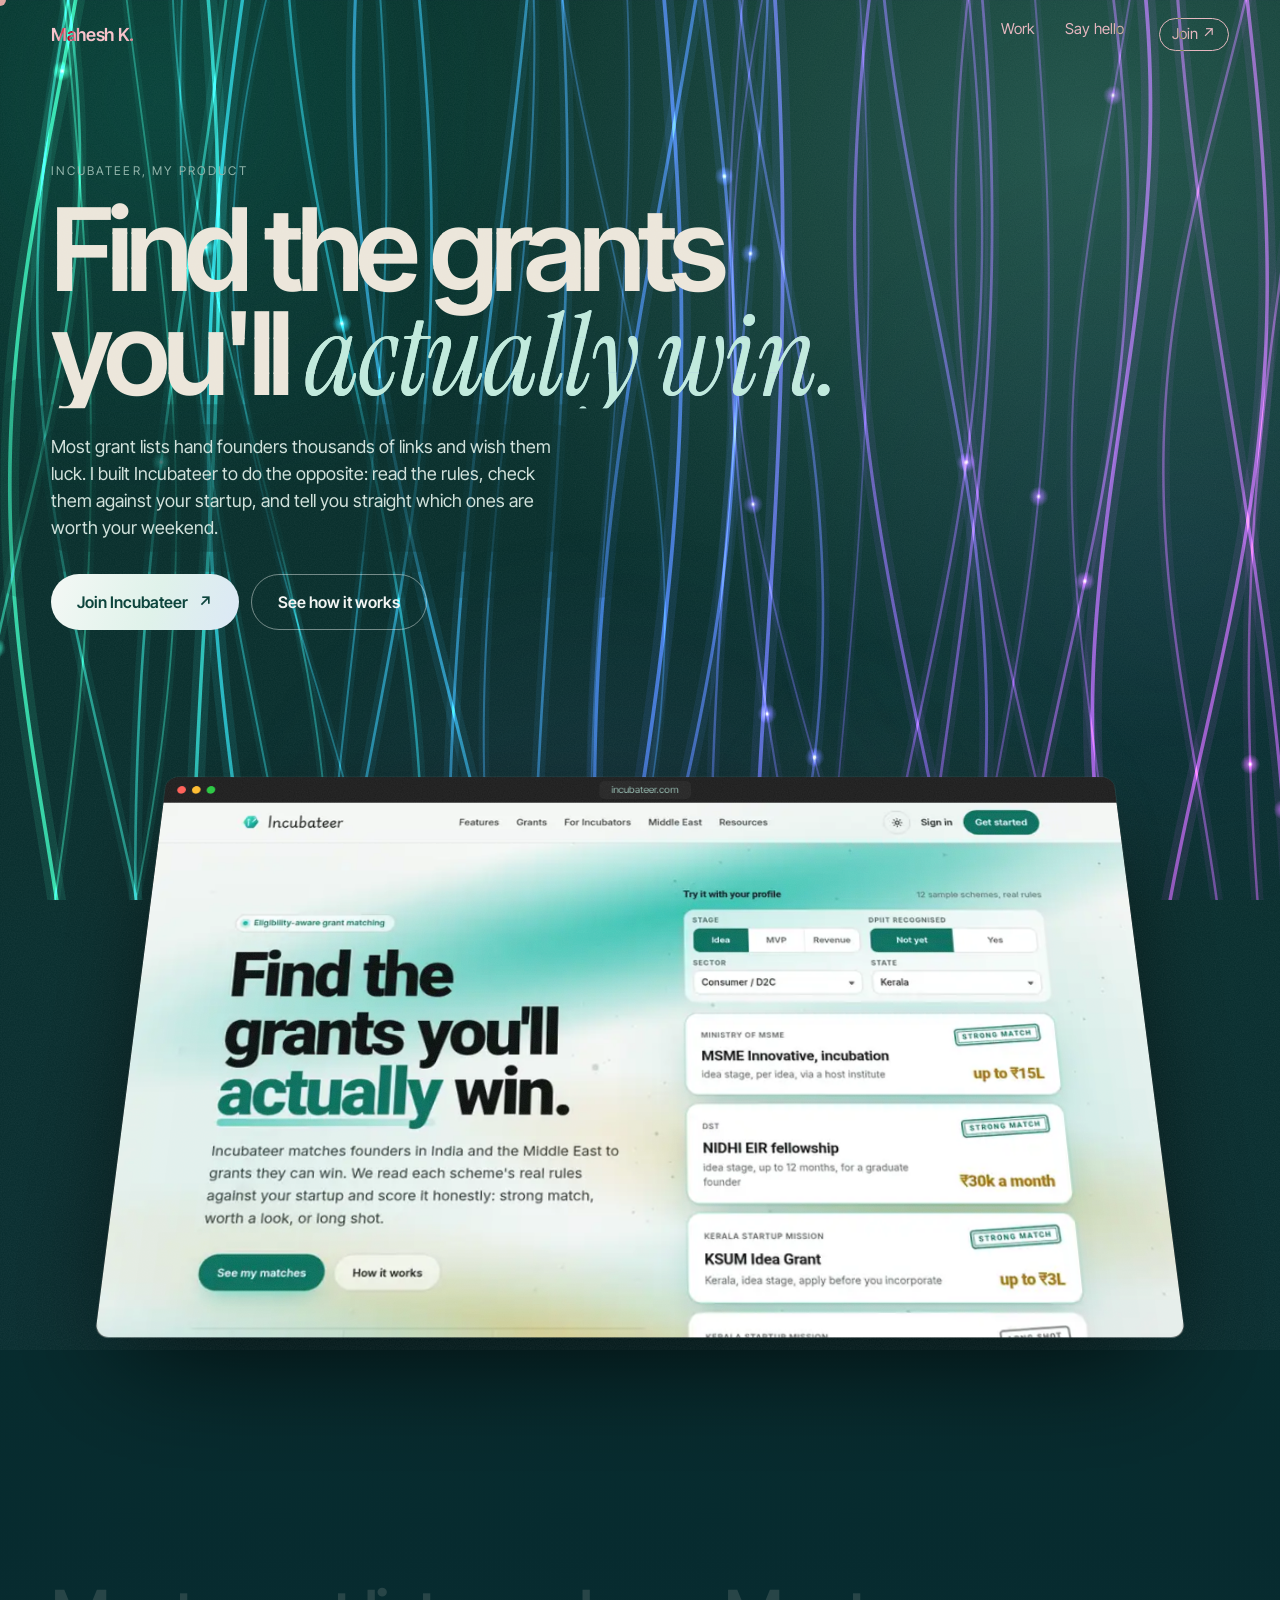
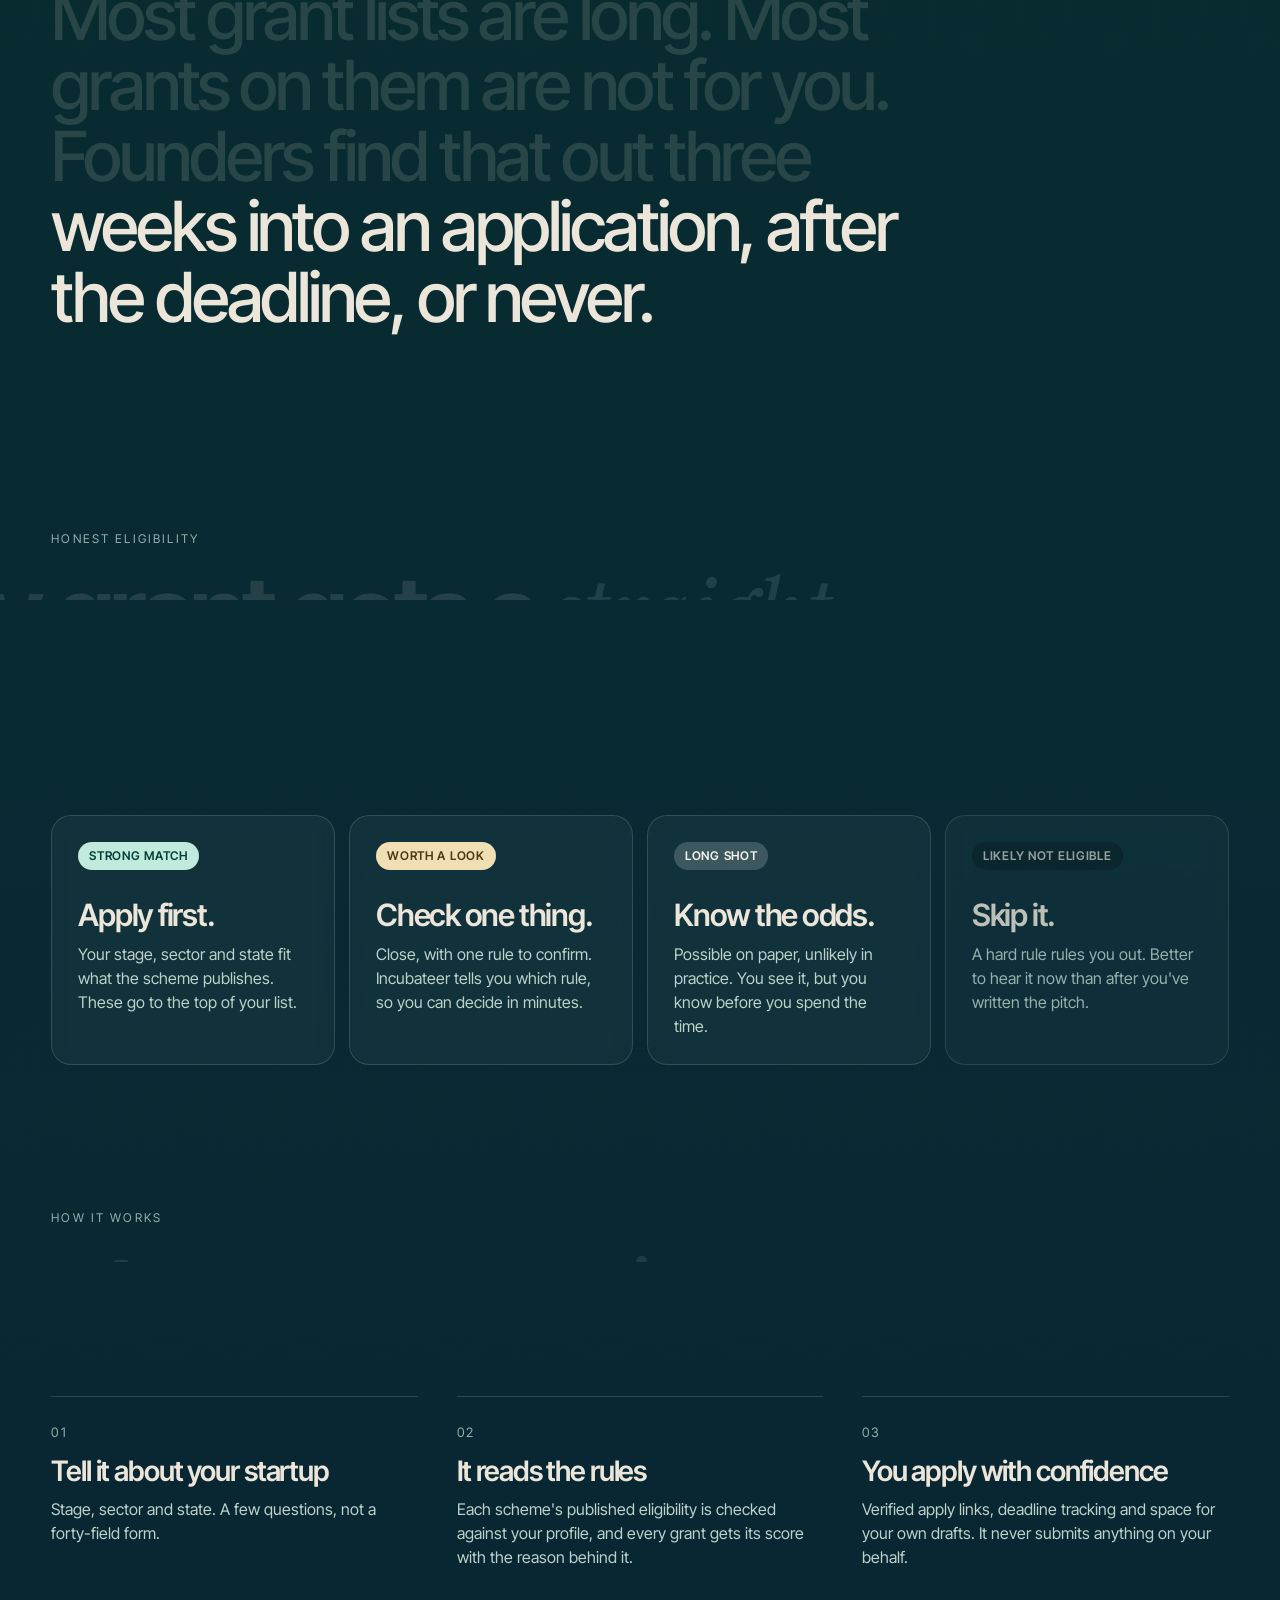
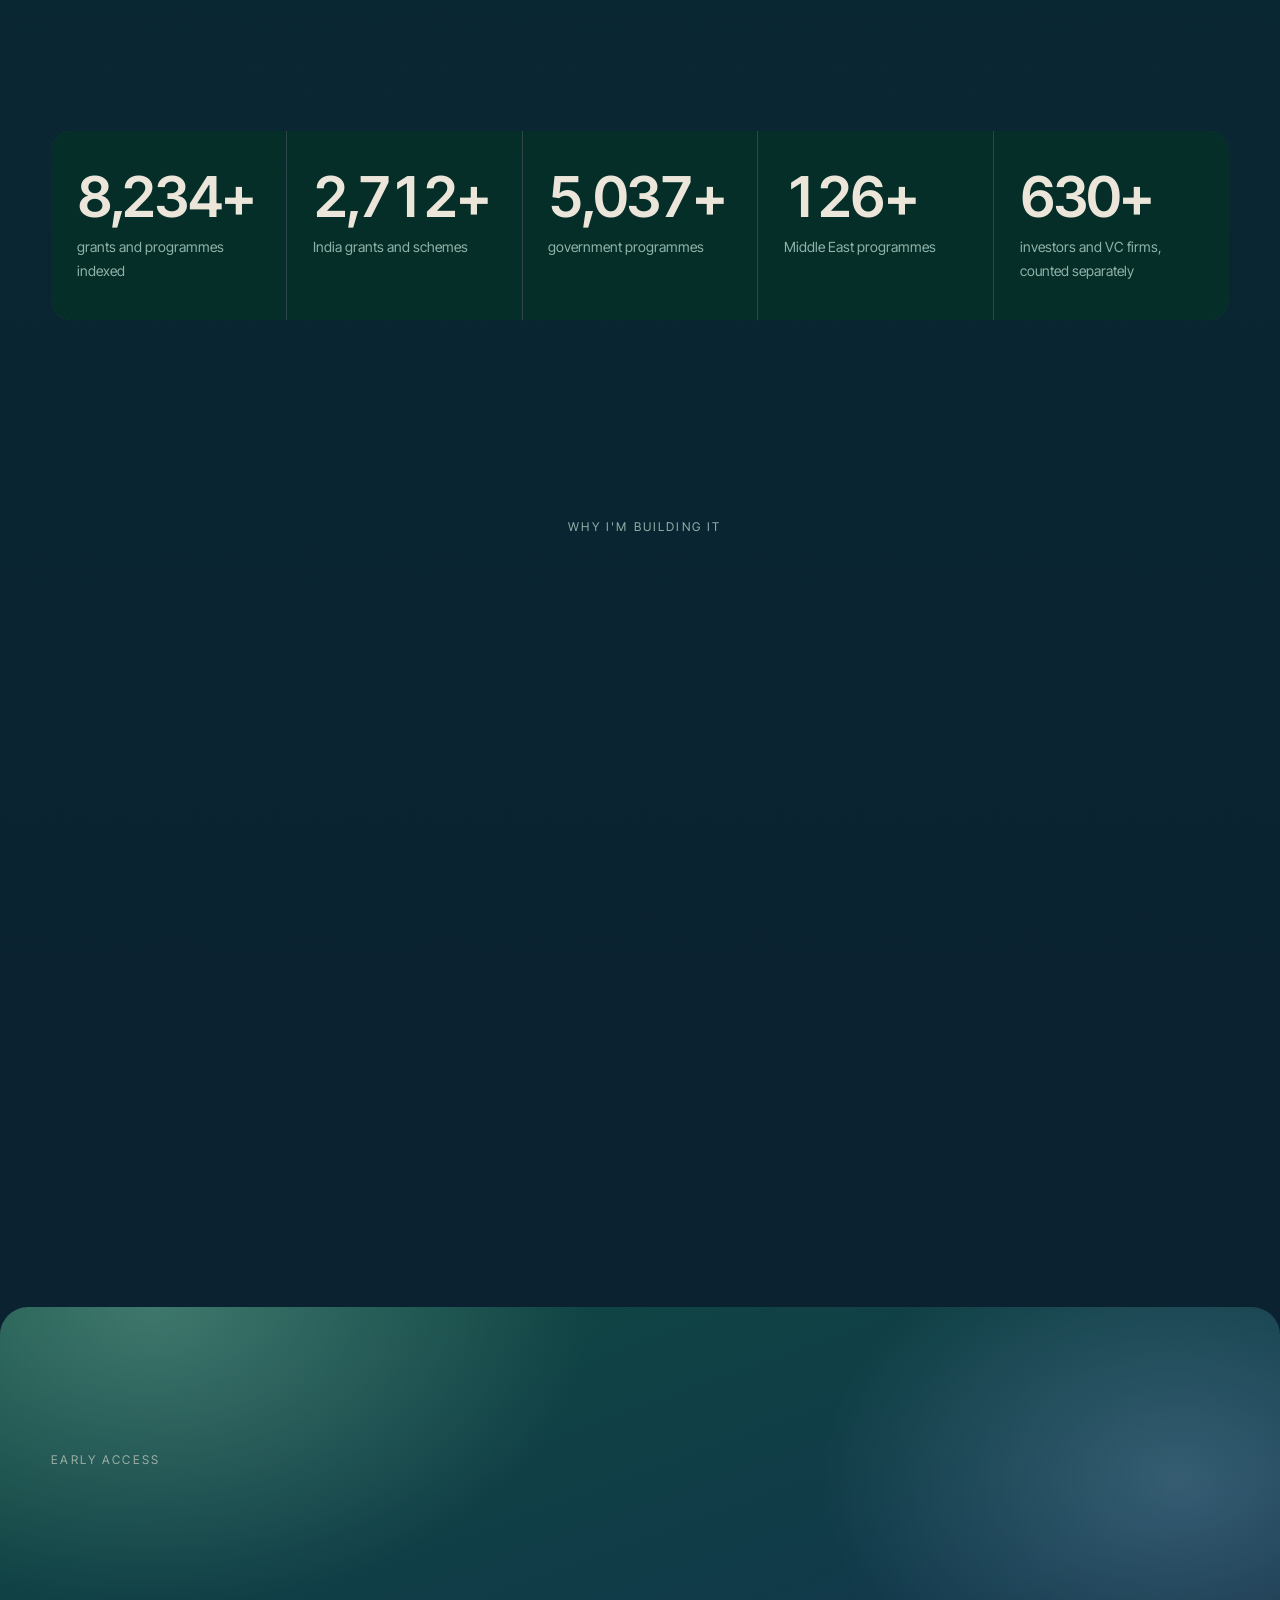
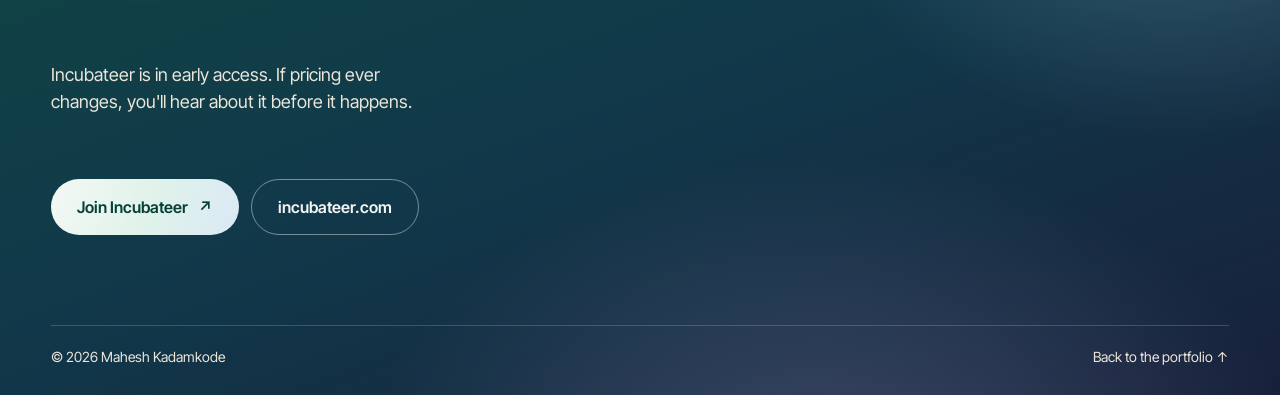
==== commit 07f0d6e1: "New hero photo (balcony shot) and candid photo on the Incubateer page Hero uses a real photo, colour" ====
--- a/incubateer.html
+++ b/incubateer.html
@@ -91,7 +91,7 @@
 
     <!-- Why -->
     <section class="pi-why">
-      <div class="pi-why__photo"><img src="assets/img/mahesh.webp" alt="Mahesh Kadamkode" width="800" height="1200" loading="lazy"></div>
+      <div class="pi-why__photo"><img src="assets/img/mahesh-candid.webp" alt="Mahesh Kadamkode laughing by a window" width="900" height="1200" loading="lazy"></div>
       <div>
         <p class="eyebrow">Why I'm building it</p>
         <h2 class="about__title" data-stripes>A long shot should be <em>called a long shot.</em></h2>
--- a/styles.css
+++ b/styles.css
@@ -70,7 +70,7 @@
   60% { transform: translate(-2%, -1%); } 80% { transform: translate(3%, 3%); } 100% { transform: translate(0, 0); }
 }
 
-.waves { position: absolute; left: 0; top: 0; z-index: 0; pointer-events: none; overflow: visible; }
+.strands { position: fixed; left: 0; top: 0; z-index: 0; pointer-events: none; }
 
 /* ---------- Gradient type ---------- */
 .section-title em, .spin__title em, .about__title em, .ribbon__line em, .hero__lede em,
@@ -145,7 +145,7 @@
   mask-image: linear-gradient(to right, transparent 0%, #000 34%), linear-gradient(to top, transparent 0%, #000 30%);
   mask-composite: intersect;
 }
-.hero__photo img { width: 100%; height: 100%; object-fit: cover; object-position: 50% 18%; will-change: transform; }
+.hero__photo img { width: 100%; height: 100%; object-fit: cover; object-position: 45% 35%; will-change: transform; }
 .hero__intro { position: absolute; inset: 0; pointer-events: none; }
 .hero__intro a { pointer-events: auto; }
 .hero__kicker { position: absolute; left: var(--gutter); top: 84px; margin: 0; font-size: 14px; line-height: 1.35; }
@@ -187,7 +187,7 @@
     left: 0; width: auto; bottom: auto; height: 72%;
     -webkit-mask-image: linear-gradient(to top, transparent 0%, #000 40%); mask-image: linear-gradient(to top, transparent 0%, #000 40%);
   }
-  .hero__photo img { object-position: 50% 0%; }
+  .hero__photo img { object-position: 42% 30%; }
   .hero__kicker { top: 72px; }
   .hero__all { top: 76px; font-size: 16px; }
   .hero__name { bottom: calc(clamp(24px, 5vh, 48px) + 110px); font-size: 27vw; }
@@ -550,4 +550,4 @@
 .no-motion .ring { display: flex; gap: 16px; width: auto; overflow-x: auto; padding: 0 var(--gutter) 20px; aspect-ratio: auto; }
 .no-motion .panel { position: relative; flex: 0 0 min(70vw, 420px); aspect-ratio: 16/10; }
 .ring-wrap { transform-style: preserve-3d; }
-@media (prefers-reduced-motion: reduce) { .stripe-text, .aurora i, body::after { animation: none; } }
+@media (prefers-reduced-motion: reduce) { .stripe-text, .aurora i, body::after { animation: none; } .strands { opacity: .6; } }
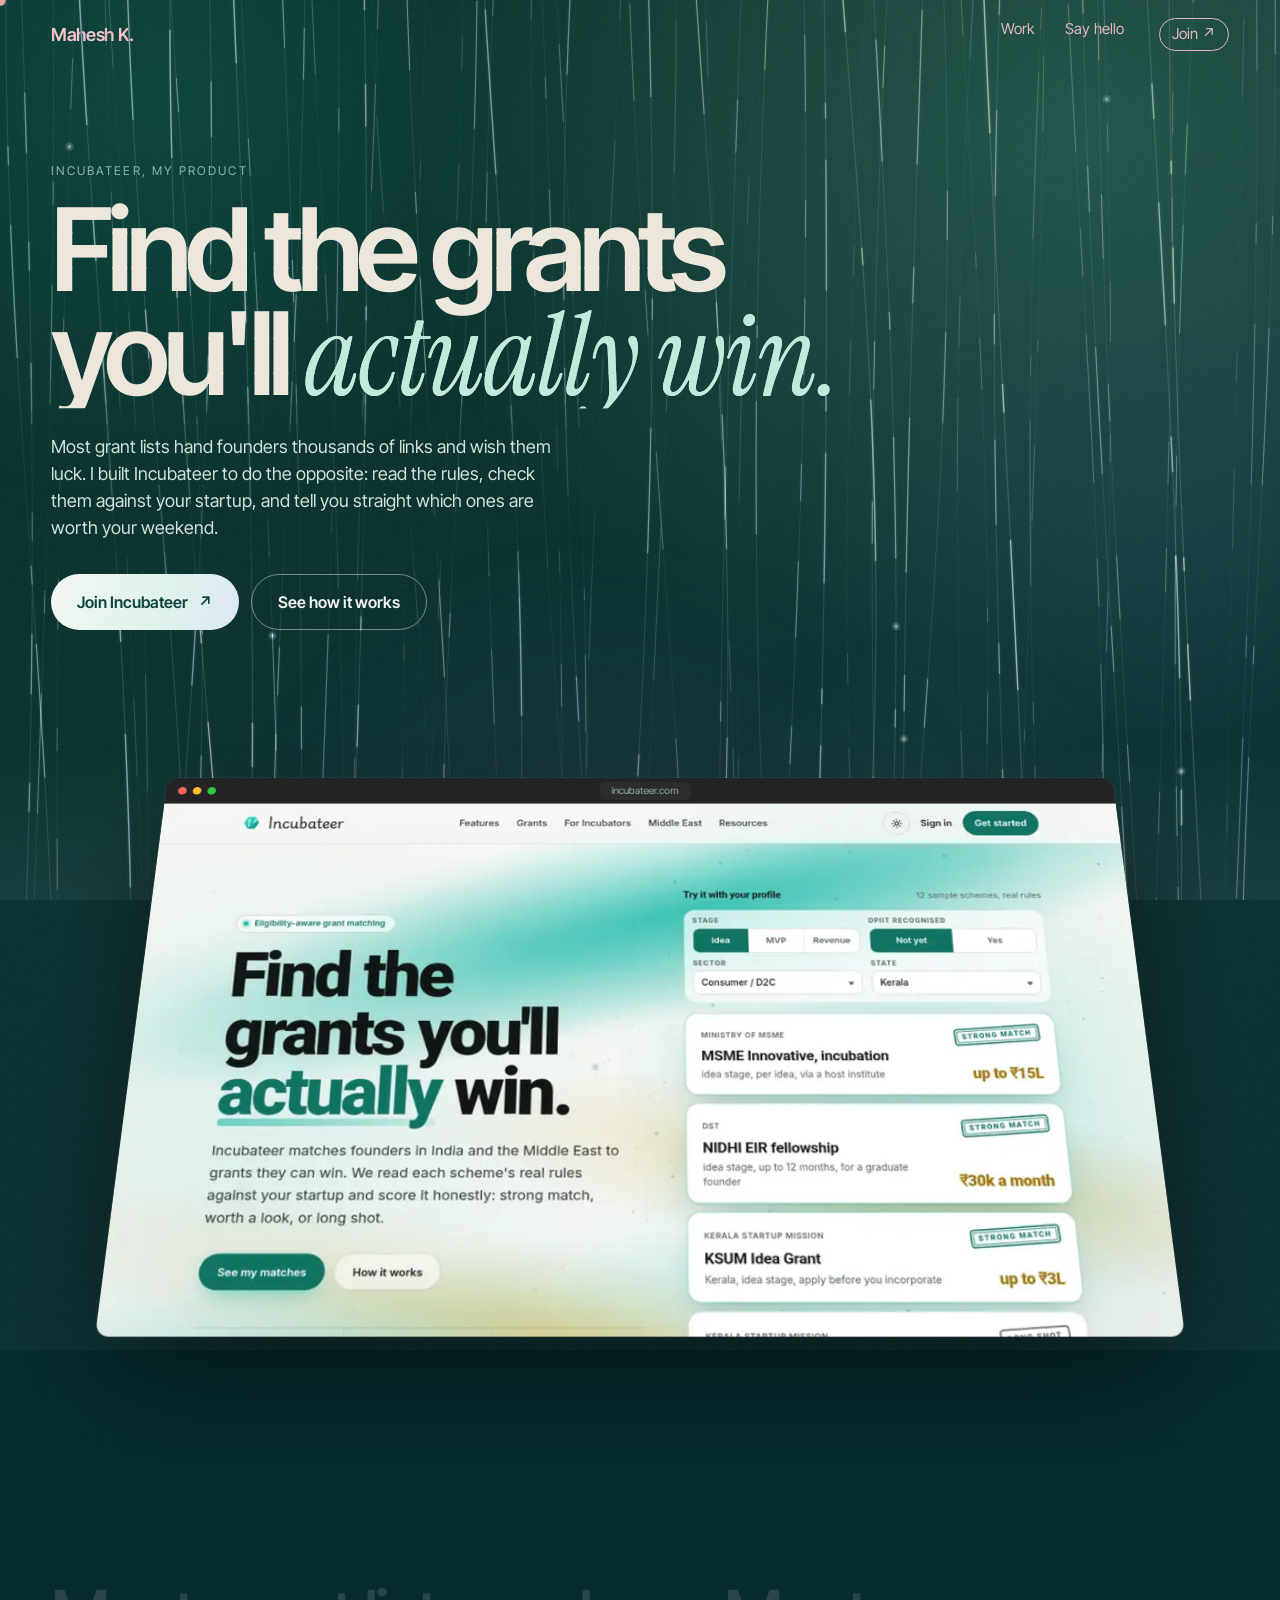
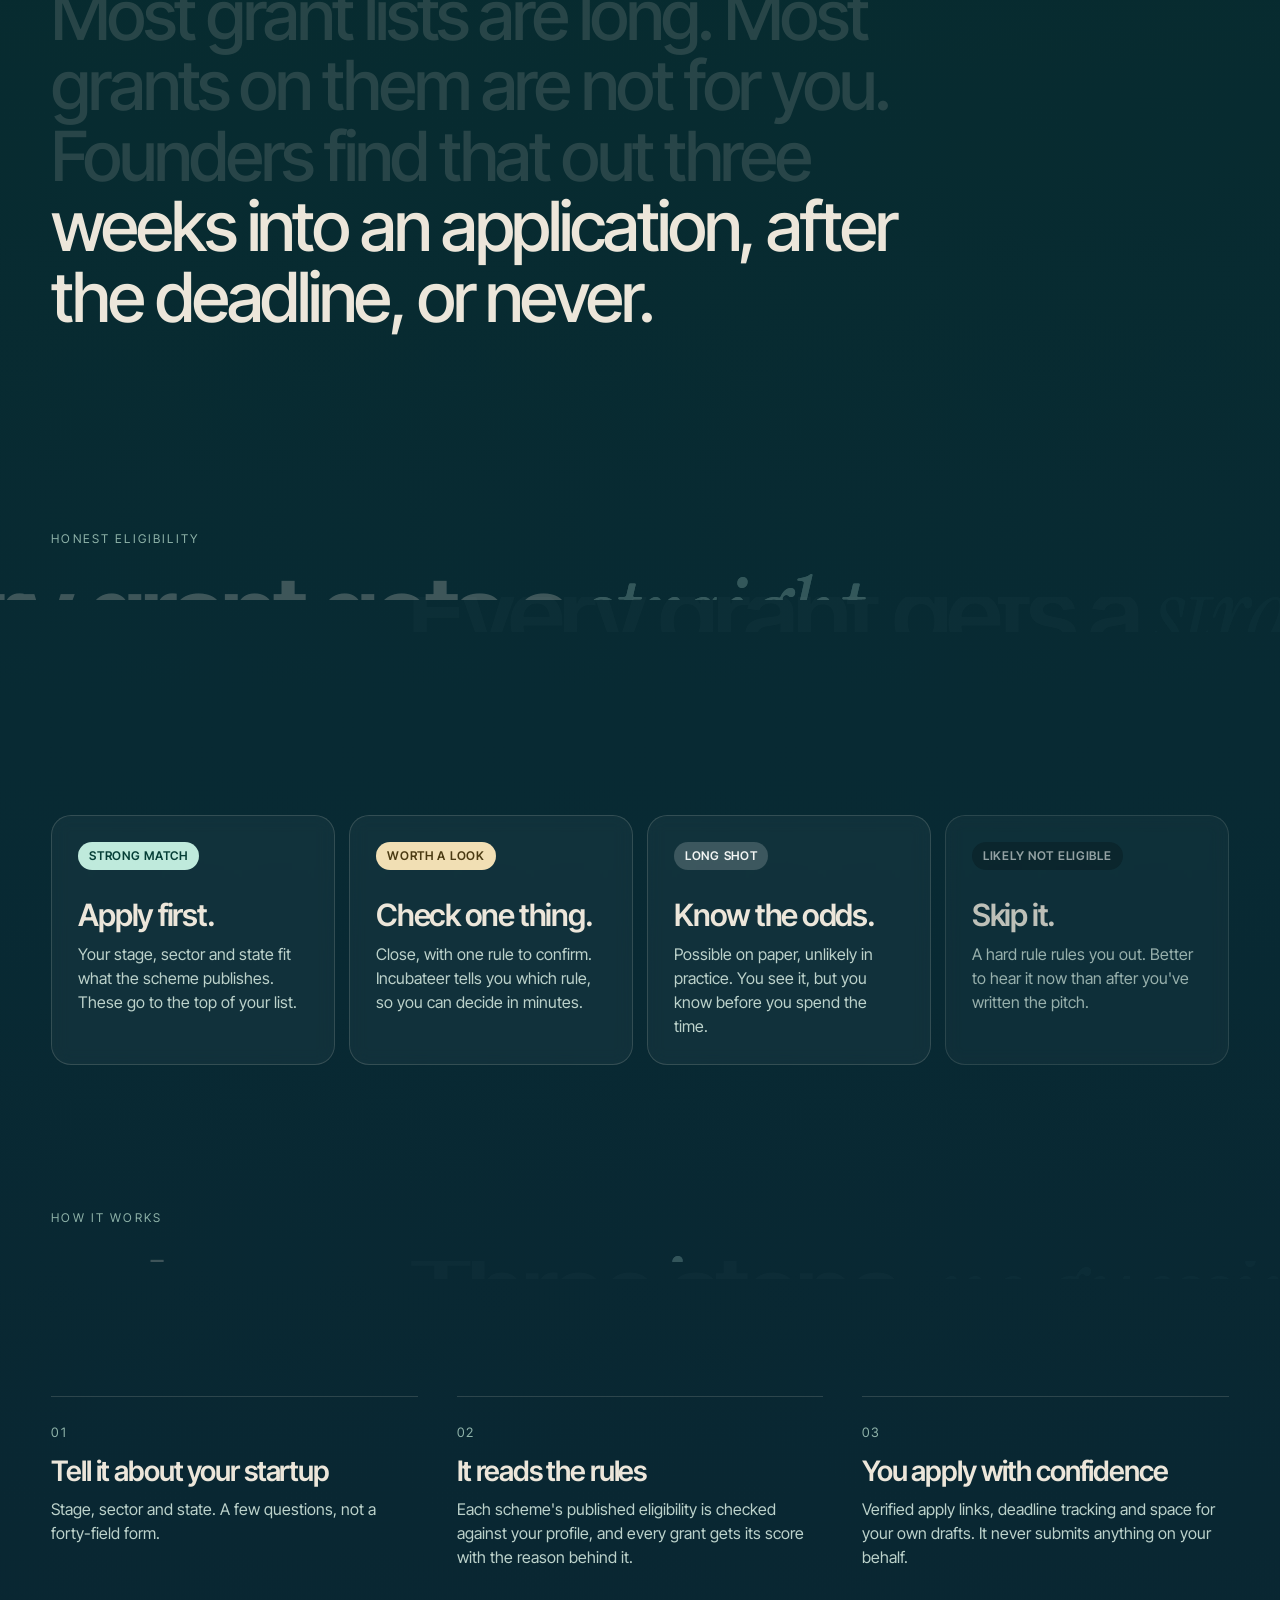
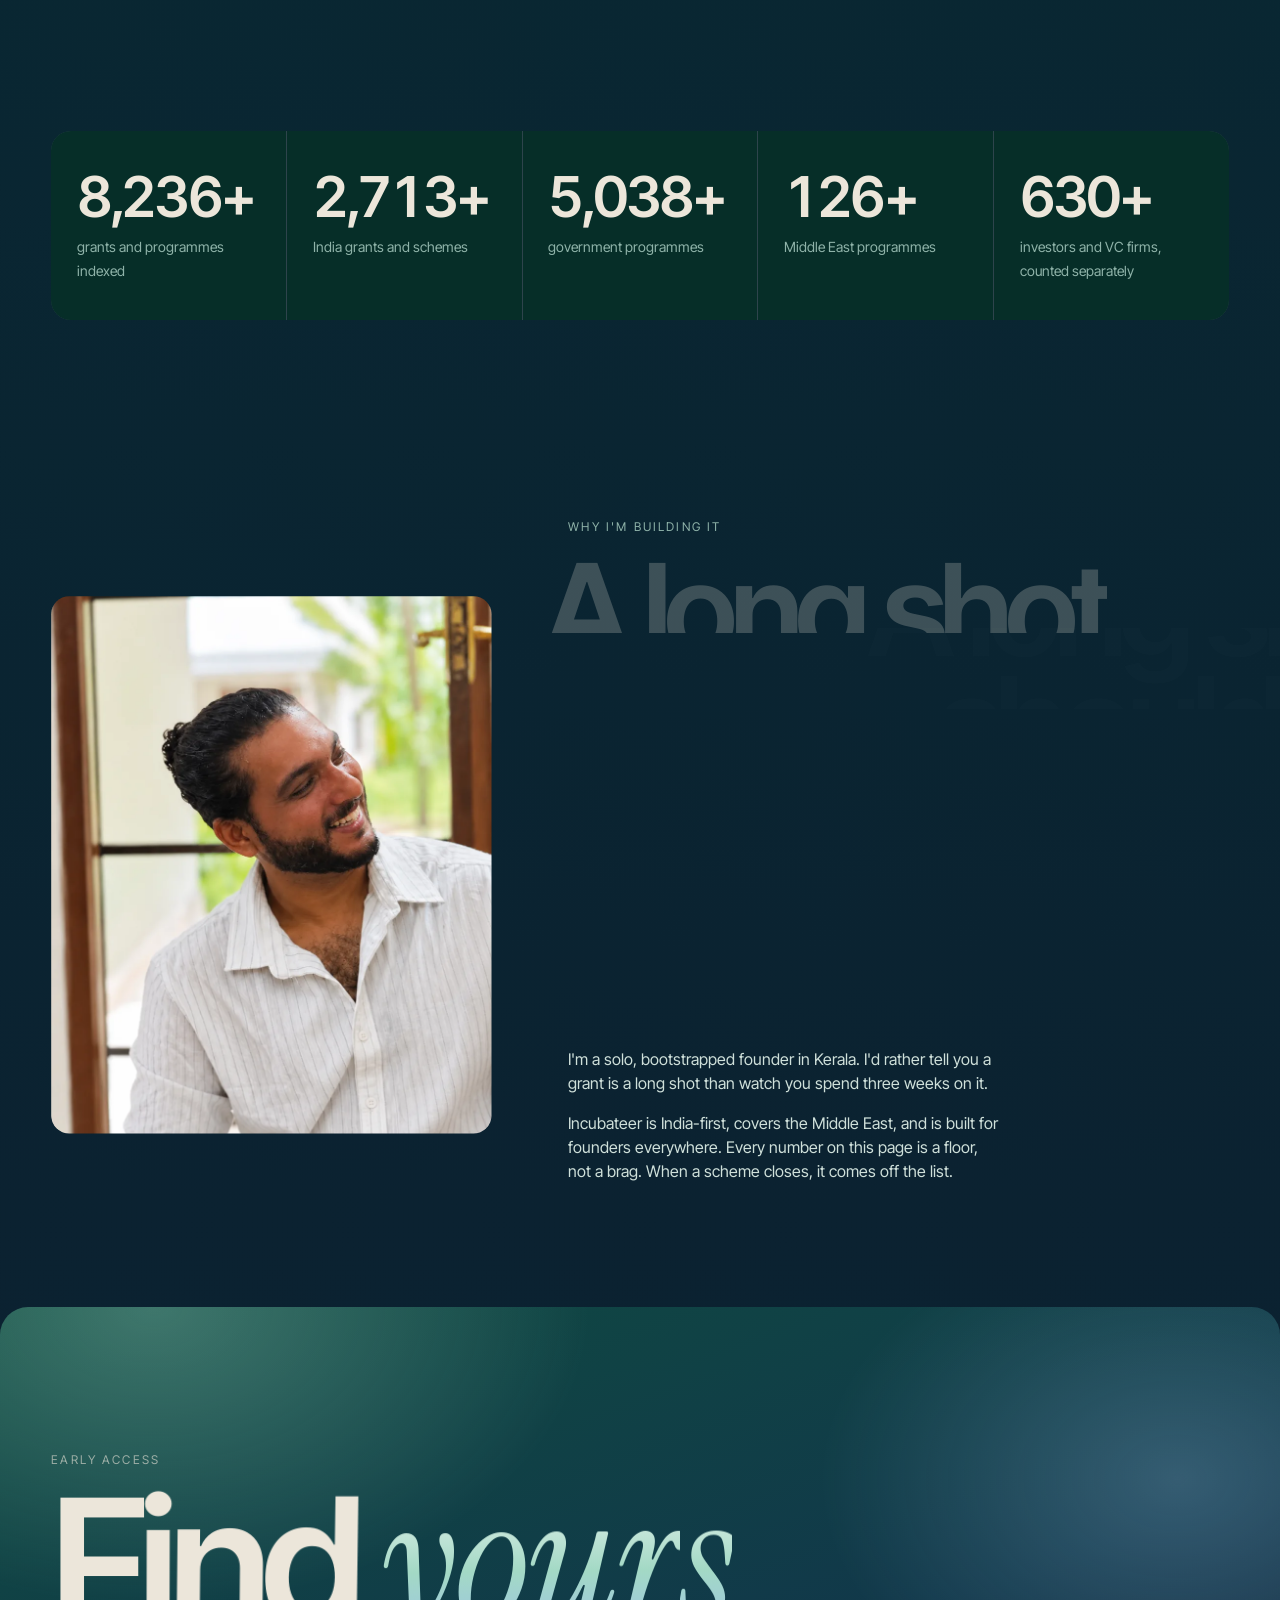
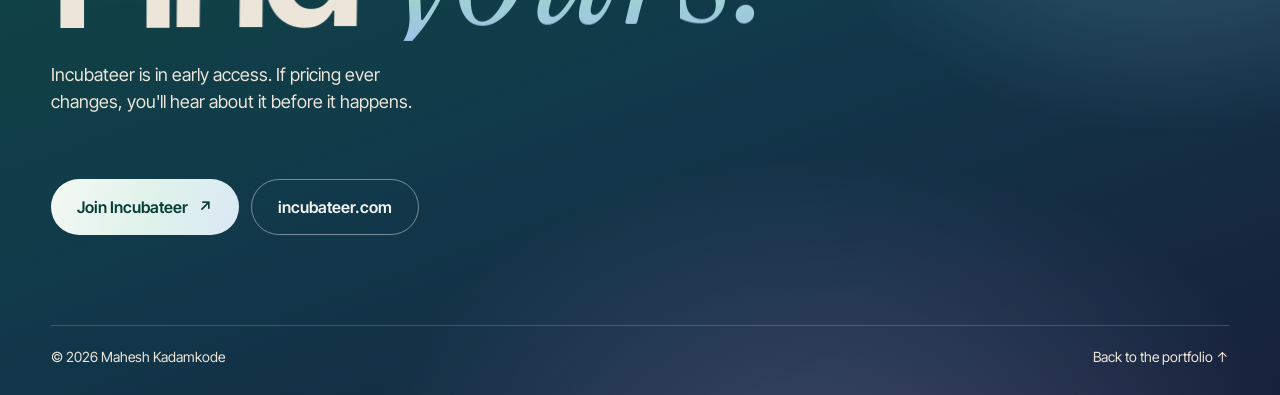
==== commit 14c6df69: "Fix stale hero photo: new filenames and shorter image caching Browsers were holding the old laptop p" ====
--- a/incubateer.html
+++ b/incubateer.html
@@ -9,7 +9,7 @@
   <meta property="og:type" content="website">
   <meta property="og:title" content="Incubateer, by Mahesh Kadamkode">
   <meta property="og:description" content="Find the grants you'll actually win.">
-  <meta property="og:image" content="assets/work/incubateer-cover.webp">
+  <meta property="og:image" content="https://mahesh-portfolio-mocha-omega.vercel.app/assets/work/incubateer-cover.webp">
   <link rel="icon" href="favicon.svg" type="image/svg+xml">
   <link rel="preconnect" href="https://fonts.googleapis.com">
   <link rel="preconnect" href="https://fonts.gstatic.com" crossorigin>
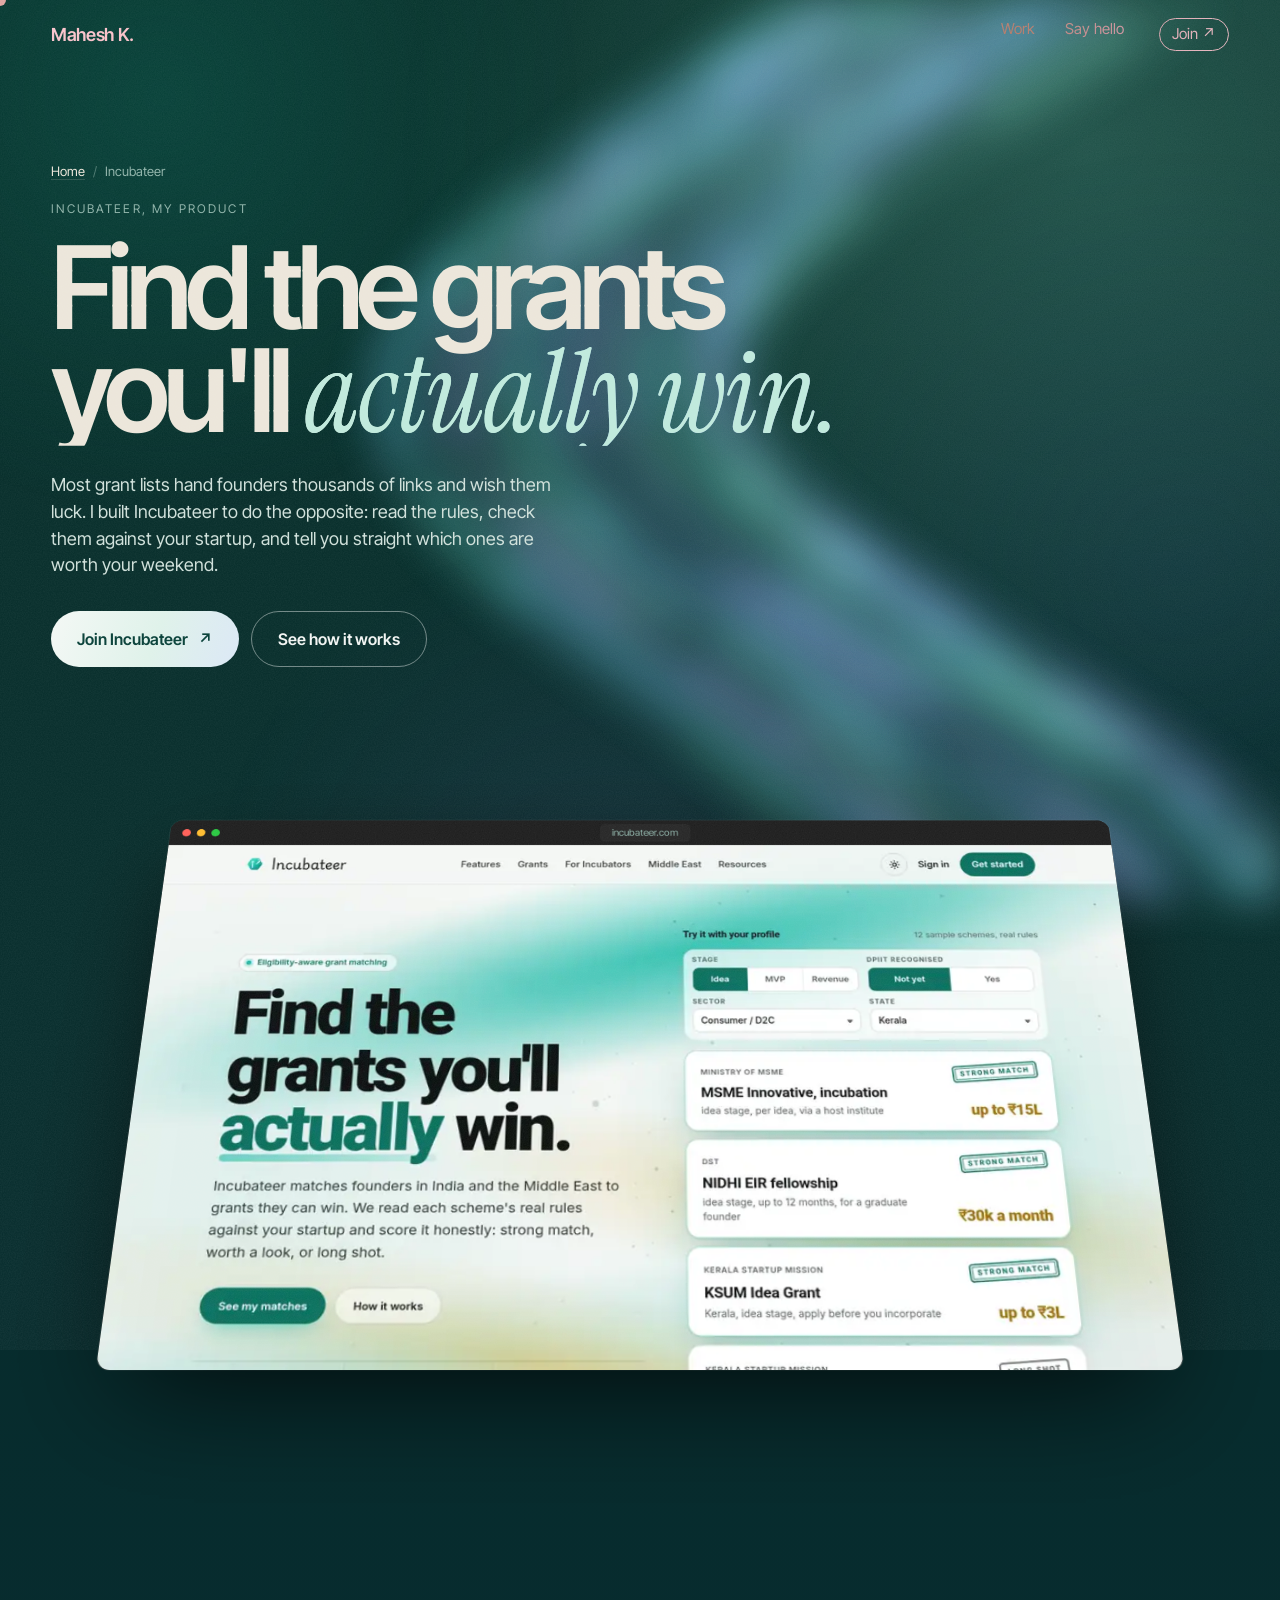
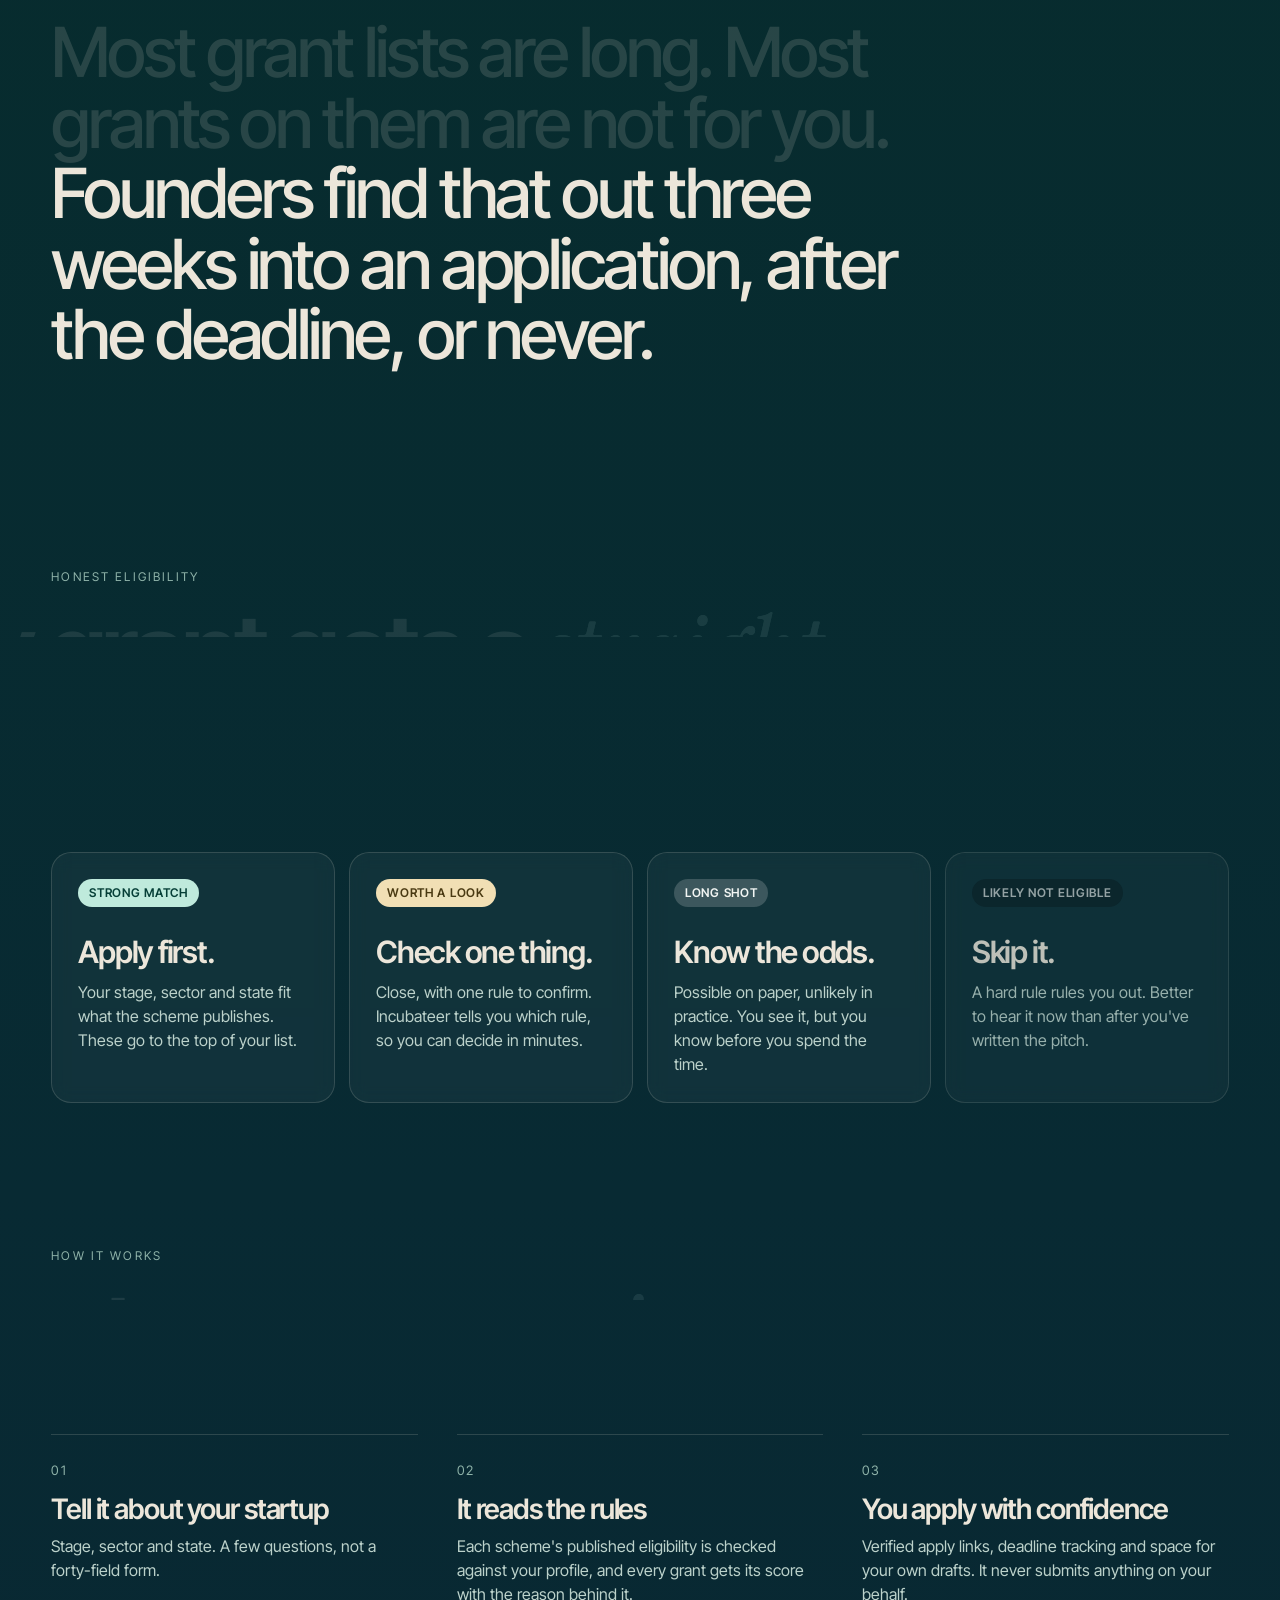
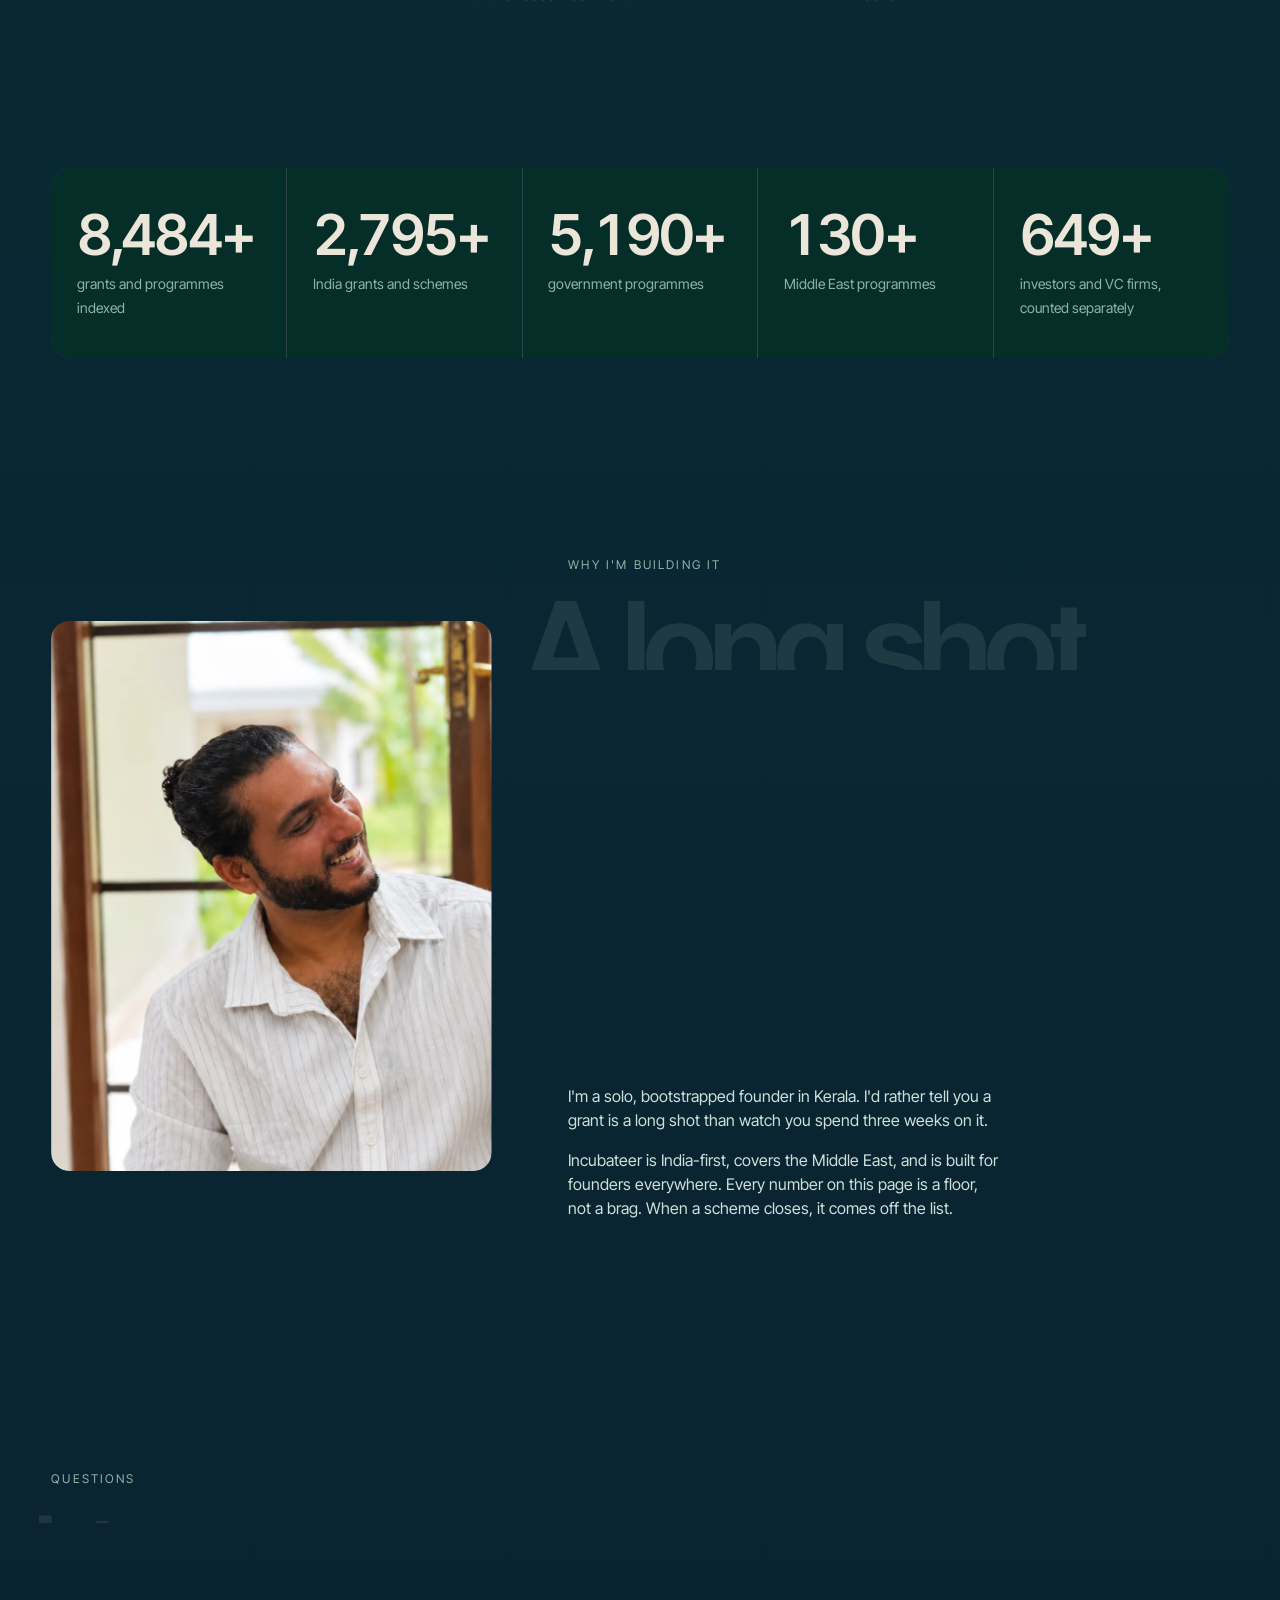
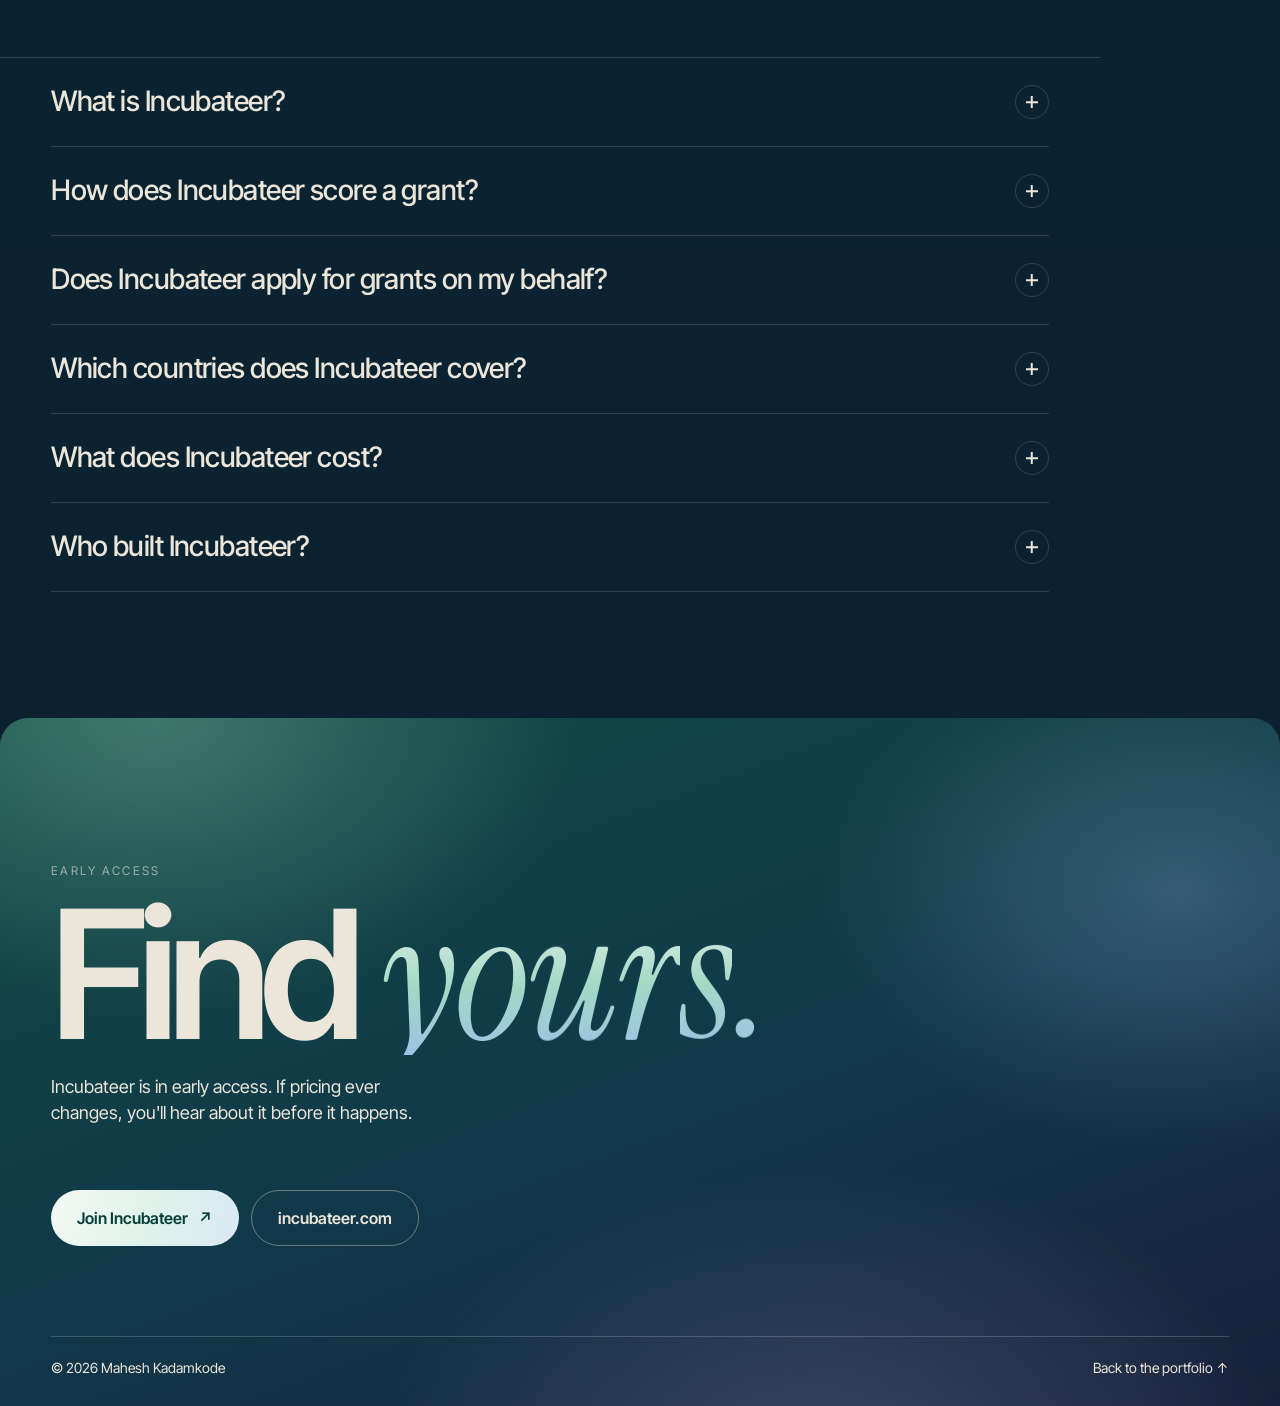
==== commit 38937b8d: "Add Alfred template, schema, FAQ, breadcrumbs and crawler files - Alfred Dominic developer portfolio" ====
--- a/incubateer.html
+++ b/incubateer.html
@@ -10,6 +10,172 @@
   <meta property="og:title" content="Incubateer, by Mahesh Kadamkode">
   <meta property="og:description" content="Find the grants you'll actually win.">
   <meta property="og:image" content="https://mahesh-portfolio-mocha-omega.vercel.app/assets/work/incubateer-cover.webp">
+  <link rel="canonical" href="https://mahesh-portfolio-mocha-omega.vercel.app/incubateer">
+  <meta name="robots" content="index, follow, max-image-preview:large, max-snippet:-1">
+  <meta name="author" content="Mahesh Kadamkode">
+  <meta property="og:url" content="https://mahesh-portfolio-mocha-omega.vercel.app/incubateer">
+  <meta property="og:site_name" content="Mahesh Kadamkode">
+  <meta property="og:locale" content="en_IN">
+  <meta name="twitter:card" content="summary_large_image">
+  <meta name="twitter:creator" content="@MahesK9">
+  <meta name="twitter:title" content="Incubateer, by Mahesh Kadamkode">
+  <meta name="twitter:description" content="Find the grants you'll actually win.">
+  <meta name="twitter:image" content="https://mahesh-portfolio-mocha-omega.vercel.app/assets/work/incubateer-cover.webp">
+  <script type="application/ld+json">
+{
+ "@context": "https://schema.org",
+ "@graph": [
+  {
+   "@type": "WebSite",
+   "@id": "https://mahesh-portfolio-mocha-omega.vercel.app/#website",
+   "url": "https://mahesh-portfolio-mocha-omega.vercel.app/",
+   "name": "Mahesh Kadamkode",
+   "inLanguage": "en",
+   "publisher": {
+    "@id": "https://mahesh-portfolio-mocha-omega.vercel.app/#person"
+   }
+  },
+  {
+   "@type": "WebPage",
+   "@id": "https://mahesh-portfolio-mocha-omega.vercel.app/incubateer#webpage",
+   "url": "https://mahesh-portfolio-mocha-omega.vercel.app/incubateer",
+   "name": "Incubateer | Mahesh Kadamkode",
+   "isPartOf": {
+    "@id": "https://mahesh-portfolio-mocha-omega.vercel.app/#website"
+   },
+   "about": {
+    "@id": "https://incubateer.com/#organization"
+   },
+   "author": {
+    "@id": "https://mahesh-portfolio-mocha-omega.vercel.app/#person"
+   },
+   "breadcrumb": {
+    "@id": "https://mahesh-portfolio-mocha-omega.vercel.app/incubateer#breadcrumb"
+   },
+   "inLanguage": "en",
+   "dateModified": "2026-11-01"
+  },
+  {
+   "@type": "Organization",
+   "@id": "https://incubateer.com/#organization",
+   "name": "Incubateer",
+   "url": "https://incubateer.com/",
+   "slogan": "Find the grants you'll actually win.",
+   "description": "A grant and funding discovery platform that scores every grant honestly against your startup: strong match, worth a look or long shot.",
+   "founder": {
+    "@id": "https://mahesh-portfolio-mocha-omega.vercel.app/#person"
+   },
+   "areaServed": [
+    "India",
+    "Middle East",
+    "Worldwide"
+   ],
+   "sameAs": [
+    "https://app.incubateer.com/"
+   ]
+  },
+  {
+   "@type": "WebApplication",
+   "@id": "https://app.incubateer.com/#app",
+   "name": "Incubateer",
+   "url": "https://app.incubateer.com/",
+   "applicationCategory": "BusinessApplication",
+   "operatingSystem": "Web",
+   "description": "Finds the grants a startup can actually win and scores each one: strong match, worth a look, long shot or likely not eligible.",
+   "publisher": {
+    "@id": "https://incubateer.com/#organization"
+   },
+   "creator": {
+    "@id": "https://mahesh-portfolio-mocha-omega.vercel.app/#person"
+   }
+  },
+  {
+   "@type": "Person",
+   "@id": "https://mahesh-portfolio-mocha-omega.vercel.app/#person",
+   "name": "Mahesh Kadamkode",
+   "url": "https://mahesh-portfolio-mocha-omega.vercel.app/",
+   "sameAs": [
+    "https://www.linkedin.com/in/maheshkadamkode/",
+    "https://x.com/MahesK9",
+    "https://www.instagram.com/maheshabhiz/",
+    "https://www.facebook.com/maheshabhiz"
+   ]
+  },
+  {
+   "@type": "BreadcrumbList",
+   "@id": "https://mahesh-portfolio-mocha-omega.vercel.app/incubateer#breadcrumb",
+   "itemListElement": [
+    {
+     "@type": "ListItem",
+     "position": 1,
+     "name": "Home",
+     "item": "https://mahesh-portfolio-mocha-omega.vercel.app/"
+    },
+    {
+     "@type": "ListItem",
+     "position": 2,
+     "name": "Incubateer",
+     "item": "https://mahesh-portfolio-mocha-omega.vercel.app/incubateer"
+    }
+   ]
+  },
+  {
+   "@type": "FAQPage",
+   "@id": "https://mahesh-portfolio-mocha-omega.vercel.app/incubateer#faq",
+   "mainEntity": [
+    {
+     "@type": "Question",
+     "name": "What is Incubateer?",
+     "acceptedAnswer": {
+      "@type": "Answer",
+      "text": "Incubateer is a grant and funding discovery platform for startup founders. It indexes 8,500+ grants and programmes and tells you which ones you can actually win."
+     }
+    },
+    {
+     "@type": "Question",
+     "name": "How does Incubateer score a grant?",
+     "acceptedAnswer": {
+      "@type": "Answer",
+      "text": "It checks each scheme's published eligibility against your stage, sector and state. Every grant gets one of four answers: strong match, worth a look, long shot or likely not eligible, with the reason behind it."
+     }
+    },
+    {
+     "@type": "Question",
+     "name": "Does Incubateer apply for grants on my behalf?",
+     "acceptedAnswer": {
+      "@type": "Answer",
+      "text": "No. It gives you verified apply links, deadline tracking and space for your drafts. You submit every application yourself."
+     }
+    },
+    {
+     "@type": "Question",
+     "name": "Which countries does Incubateer cover?",
+     "acceptedAnswer": {
+      "@type": "Answer",
+      "text": "It's India-first, with 2,800+ India grants and schemes and 130+ Middle East programmes. Founders anywhere can use it."
+     }
+    },
+    {
+     "@type": "Question",
+     "name": "What does Incubateer cost?",
+     "acceptedAnswer": {
+      "@type": "Answer",
+      "text": "Incubateer is in early access. If pricing ever changes, you'll hear about it before it happens."
+     }
+    },
+    {
+     "@type": "Question",
+     "name": "Who built Incubateer?",
+     "acceptedAnswer": {
+      "@type": "Answer",
+      "text": "I did. I'm Mahesh Kadamkode, a solo, bootstrapped founder in Kerala, India."
+     }
+    }
+   ]
+  }
+ ]
+}
+  </script>
   <link rel="icon" href="favicon.svg" type="image/svg+xml">
   <link rel="preconnect" href="https://fonts.googleapis.com">
   <link rel="preconnect" href="https://fonts.gstatic.com" crossorigin>
@@ -33,6 +199,9 @@
   <main>
     <!-- Hero -->
     <section class="pi-hero">
+      <nav class="crumbs pi-rise" aria-label="Breadcrumb">
+        <ol><li><a href="/">Home</a></li><li aria-current="page">Incubateer</li></ol>
+      </nav>
       <p class="eyebrow pi-rise">Incubateer, my product</p>
       <h1 class="pi-hero__title" data-stripes>Find the grants you'll <em>actually win.</em></h1>
       <p class="pi-hero__lede pi-rise">Most grant lists hand founders thousands of links and wish them luck. I built Incubateer to do the opposite: read the rules, check them against your startup, and tell you straight which ones are worth your weekend.</p>
@@ -100,6 +269,22 @@
       </div>
     </section>
 
+    <!-- FAQ -->
+    <section class="faq" id="faq" aria-label="Questions">
+      <header class="section-head">
+        <p class="eyebrow">Questions</p>
+        <h2 class="section-title" data-stripes>Straight <em>answers.</em></h2>
+      </header>
+      <div class="faq__list">
+        <details class="faq__item"><summary><h3>What is Incubateer?</h3><i aria-hidden="true"></i></summary><p>Incubateer is a grant and funding discovery platform for startup founders. It indexes 8,500+ grants and programmes and tells you which ones you can actually win.</p></details>
+        <details class="faq__item"><summary><h3>How does Incubateer score a grant?</h3><i aria-hidden="true"></i></summary><p>It checks each scheme's published eligibility against your stage, sector and state. Every grant gets one of four answers: strong match, worth a look, long shot or likely not eligible, with the reason behind it.</p></details>
+        <details class="faq__item"><summary><h3>Does Incubateer apply for grants on my behalf?</h3><i aria-hidden="true"></i></summary><p>No. It gives you verified apply links, deadline tracking and space for your drafts. You submit every application yourself.</p></details>
+        <details class="faq__item"><summary><h3>Which countries does Incubateer cover?</h3><i aria-hidden="true"></i></summary><p>It's India-first, with 2,800+ India grants and schemes and 130+ Middle East programmes. Founders anywhere can use it.</p></details>
+        <details class="faq__item"><summary><h3>What does Incubateer cost?</h3><i aria-hidden="true"></i></summary><p>Incubateer is in early access. If pricing ever changes, you'll hear about it before it happens.</p></details>
+        <details class="faq__item"><summary><h3>Who built Incubateer?</h3><i aria-hidden="true"></i></summary><p>I did. I'm Mahesh Kadamkode, a solo, bootstrapped founder in Kerala, India.</p></details>
+      </div>
+    </section>
+
     <!-- CTA -->
     <section class="contact pi-cta">
       <p class="eyebrow">Early access</p>
--- a/styles.css
+++ b/styles.css
@@ -70,7 +70,10 @@
   60% { transform: translate(-2%, -1%); } 80% { transform: translate(3%, 3%); } 100% { transform: translate(0, 0); }
 }
 
-.strands { position: fixed; left: 0; top: 0; z-index: 0; pointer-events: none; }
+.aura-fall {
+  position: fixed; inset: 0; width: 100vw; height: 100vh; z-index: 0; pointer-events: none;
+  filter: blur(22px) saturate(1.15); opacity: .95;
+}
 
 /* ---------- Gradient type ---------- */
 .section-title em, .spin__title em, .about__title em, .ribbon__line em, .hero__lede em,
@@ -241,7 +244,7 @@
   animation: stripe-move 6s linear infinite; padding-right: .06em;
 }
 @keyframes stripe-move { to { background-position: 160px 0; } }
-.statement, .marquee, .work, .index, .about, .contact, .ribbon { overflow-x: clip; }
+.statement, .marquee, .work, .index, .about, .contact, .ribbon, .pi-problem, .pi-score, .pi-how, .pi-numbers { overflow-x: clip; }
 
 /* ---------- Ribbon: headline with screenshots weaving through ---------- */
 .ribbon { position: relative; height: 100vh; height: 100svh; overflow: hidden; }
@@ -506,6 +509,21 @@
   .pi-why__photo { max-height: 60vh; }
 }
 
+/* ---------- WhatsApp + call ---------- */
+.btn svg { width: 18px; height: 18px; flex: none; }
+.contact__actions { display: flex; flex-wrap: wrap; gap: 12px; margin: 0 0 clamp(36px, 6vh, 64px); }
+.contact .btn--ghost { border-color: rgba(236,230,218,.4); color: var(--ink); }
+.wa-float {
+  position: fixed; right: max(16px, env(safe-area-inset-right)); bottom: max(16px, env(safe-area-inset-bottom)); z-index: 60;
+  display: inline-flex; align-items: center; gap: 8px; padding: 12px 18px 12px 14px; border-radius: 99px;
+  background: linear-gradient(110deg, #f4f8f5 0%, #dff2ea 55%, #dbe8f6 100%); color: #063f37; font-weight: 600; font-size: 15px;
+  box-shadow: 0 16px 40px -12px rgba(0,0,0,.6), 0 0 0 1px rgba(255,255,255,.2);
+  transform: translateY(140%); opacity: 0; transition: transform .5s var(--ease), opacity .4s;
+}
+.wa-float svg { width: 20px; height: 20px; }
+.wa-float.is-on { transform: none; opacity: 1; }
+@media (max-width: 520px) { .wa-float span { display: none; } .wa-float { padding: 14px; } }
+
 /* ---------- Contact ---------- */
 .contact {
   color: var(--ink);
@@ -529,7 +547,7 @@
 .contact__email span { display: inline-block; transition: transform .4s var(--ease); }
 .contact__email:hover span { transform: translate(6px, -6px); }
 .contact__grid {
-  display: grid; grid-template-columns: repeat(3, 1fr); gap: 24px; margin-top: clamp(60px, 12vh, 140px);
+  display: grid; grid-template-columns: repeat(4, 1fr); gap: 24px; margin-top: clamp(60px, 12vh, 140px);
 }
 .contact__grid p { margin: 0 0 10px; }
 .contact__grid a { display: block; width: fit-content; margin-bottom: 6px; font-weight: 500; }
@@ -538,7 +556,7 @@
   display: flex; justify-content: space-between; gap: 16px; margin-top: clamp(60px, 10vh, 120px);
   padding-top: 20px; border-top: 1px solid rgba(236,230,218,.2); font-size: 14px;
 }
-@media (max-width: 700px) { .contact__grid { grid-template-columns: 1fr 1fr; } .contact__grid > div:last-child { grid-column: 1 / -1; } }
+@media (max-width: 700px) { .contact__grid { grid-template-columns: 1fr 1fr; } }
 
 /* ---------- Reduced motion / no JS animation ---------- */
 .no-motion .hero__end { display: none; }
@@ -550,4 +568,36 @@
 .no-motion .ring { display: flex; gap: 16px; width: auto; overflow-x: auto; padding: 0 var(--gutter) 20px; aspect-ratio: auto; }
 .no-motion .panel { position: relative; flex: 0 0 min(70vw, 420px); aspect-ratio: 16/10; }
 .ring-wrap { transform-style: preserve-3d; }
-@media (prefers-reduced-motion: reduce) { .stripe-text, .aurora i, body::after { animation: none; } .strands { opacity: .6; } }
+@media (prefers-reduced-motion: reduce) { .stripe-text, .aurora i, body::after { animation: none; } .aura-fall { opacity: .7; } }
+
+/* ---------- SEO helpers ---------- */
+.sr-only { position: absolute; width: 1px; height: 1px; padding: 0; margin: -1px; overflow: hidden; clip: rect(0 0 0 0); white-space: nowrap; border: 0; }
+
+/* Breadcrumbs (Incubateer page) */
+.crumbs { margin-bottom: 18px; font-size: 13px; color: var(--dim); }
+.crumbs ol { list-style: none; margin: 0; padding: 0; display: flex; flex-wrap: wrap; gap: 8px; }
+.crumbs li + li::before { content: "/"; margin-right: 8px; opacity: .5; }
+.crumbs a { color: var(--ink); text-decoration: none; border-bottom: 1px solid var(--line); }
+.crumbs a:hover { border-color: var(--accent); }
+
+/* ---------- FAQ ---------- */
+.faq { position: relative; z-index: 1; padding: clamp(80px, 14vh, 160px) 0; overflow-x: clip; }
+.faq__list { padding: 0 var(--gutter); max-width: 1100px; border-top: 1px solid var(--line); }
+.faq__item { border-bottom: 1px solid var(--line); }
+.faq__item summary {
+  list-style: none; cursor: pointer; display: flex; align-items: center; justify-content: space-between; gap: 24px;
+  padding: clamp(18px, 3vh, 28px) 0;
+}
+.faq__item summary::-webkit-details-marker { display: none; }
+.faq__item h3 { margin: 0; font-size: clamp(19px, 2.2vw, 30px); font-weight: 500; letter-spacing: -0.02em; line-height: 1.2; }
+.faq__item summary:hover h3 { background: var(--grad-text); -webkit-background-clip: text; background-clip: text; color: transparent; }
+.faq__item i { position: relative; flex: none; width: 34px; height: 34px; border-radius: 50%; border: 1px solid var(--line); transition: transform .5s var(--ease), background .3s; }
+.faq__item i::before, .faq__item i::after { content: ""; position: absolute; left: 50%; top: 50%; width: 12px; height: 1.5px; background: var(--ink); transform: translate(-50%, -50%); }
+.faq__item i::after { transform: translate(-50%, -50%) rotate(90deg); }
+.faq__item[open] i { transform: rotate(45deg); background: rgba(163,217,197,.14); }
+.faq__item p { margin: 0 0 clamp(20px, 3vh, 30px); max-width: 68ch; color: var(--dim); font-size: clamp(15px, 1.2vw, 18px); line-height: 1.6; }
+
+/* Odd card count on phones: let the last card span the row */
+@media (max-width: 700px) {
+  .assemble__grid .acard:last-child:nth-child(even) { grid-column: span 2; }
+}
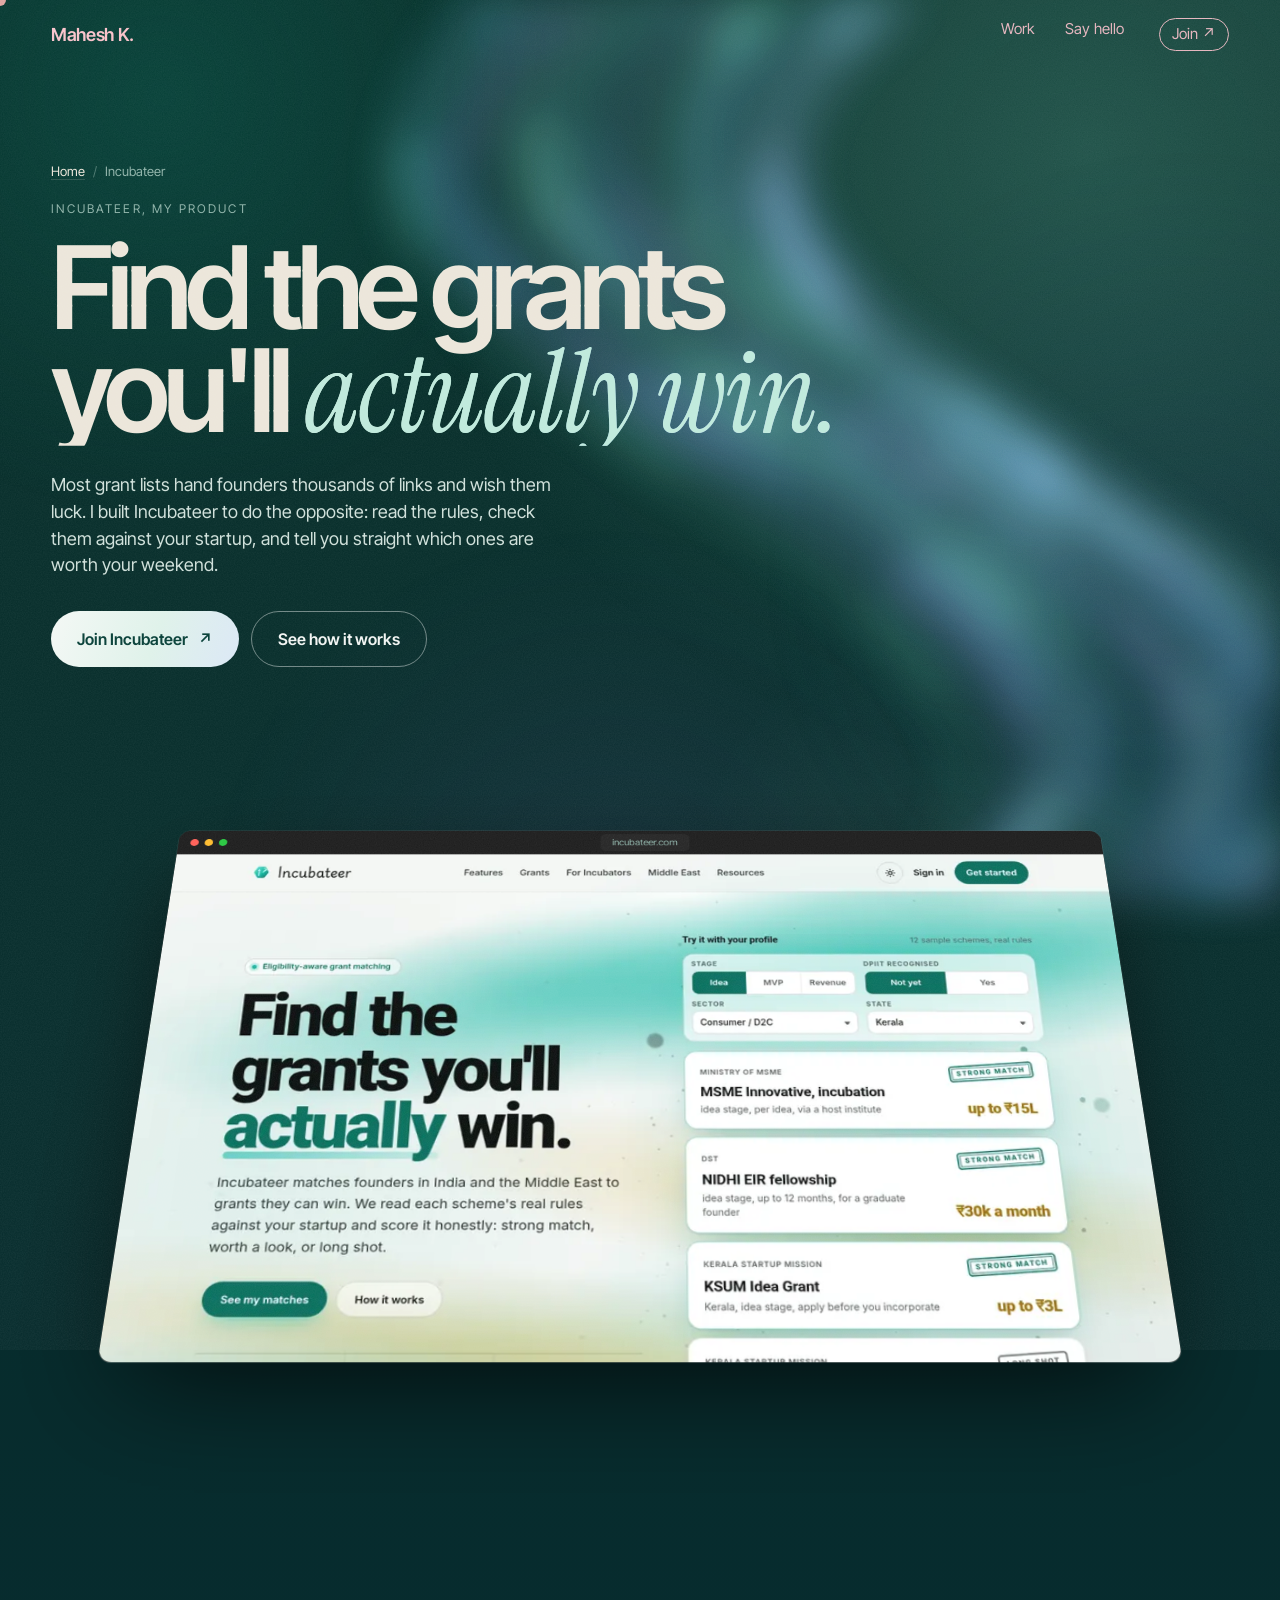
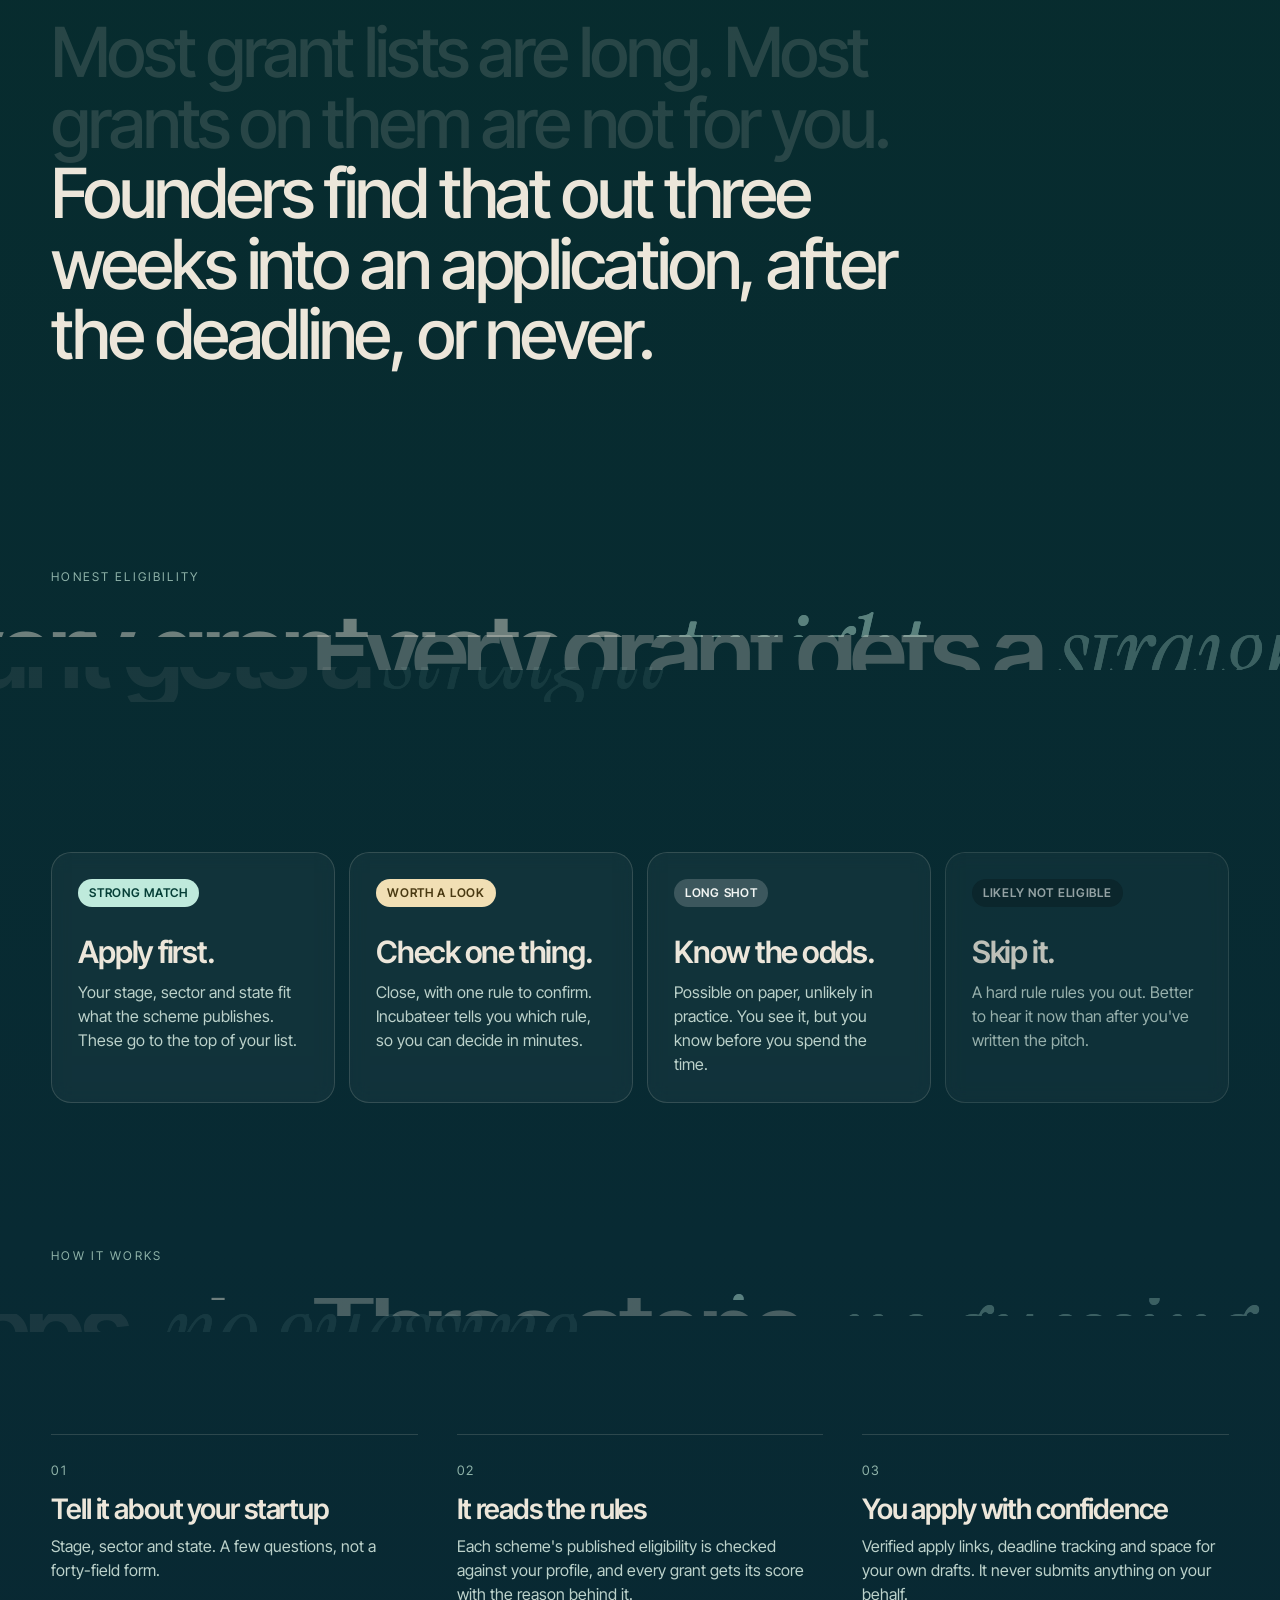
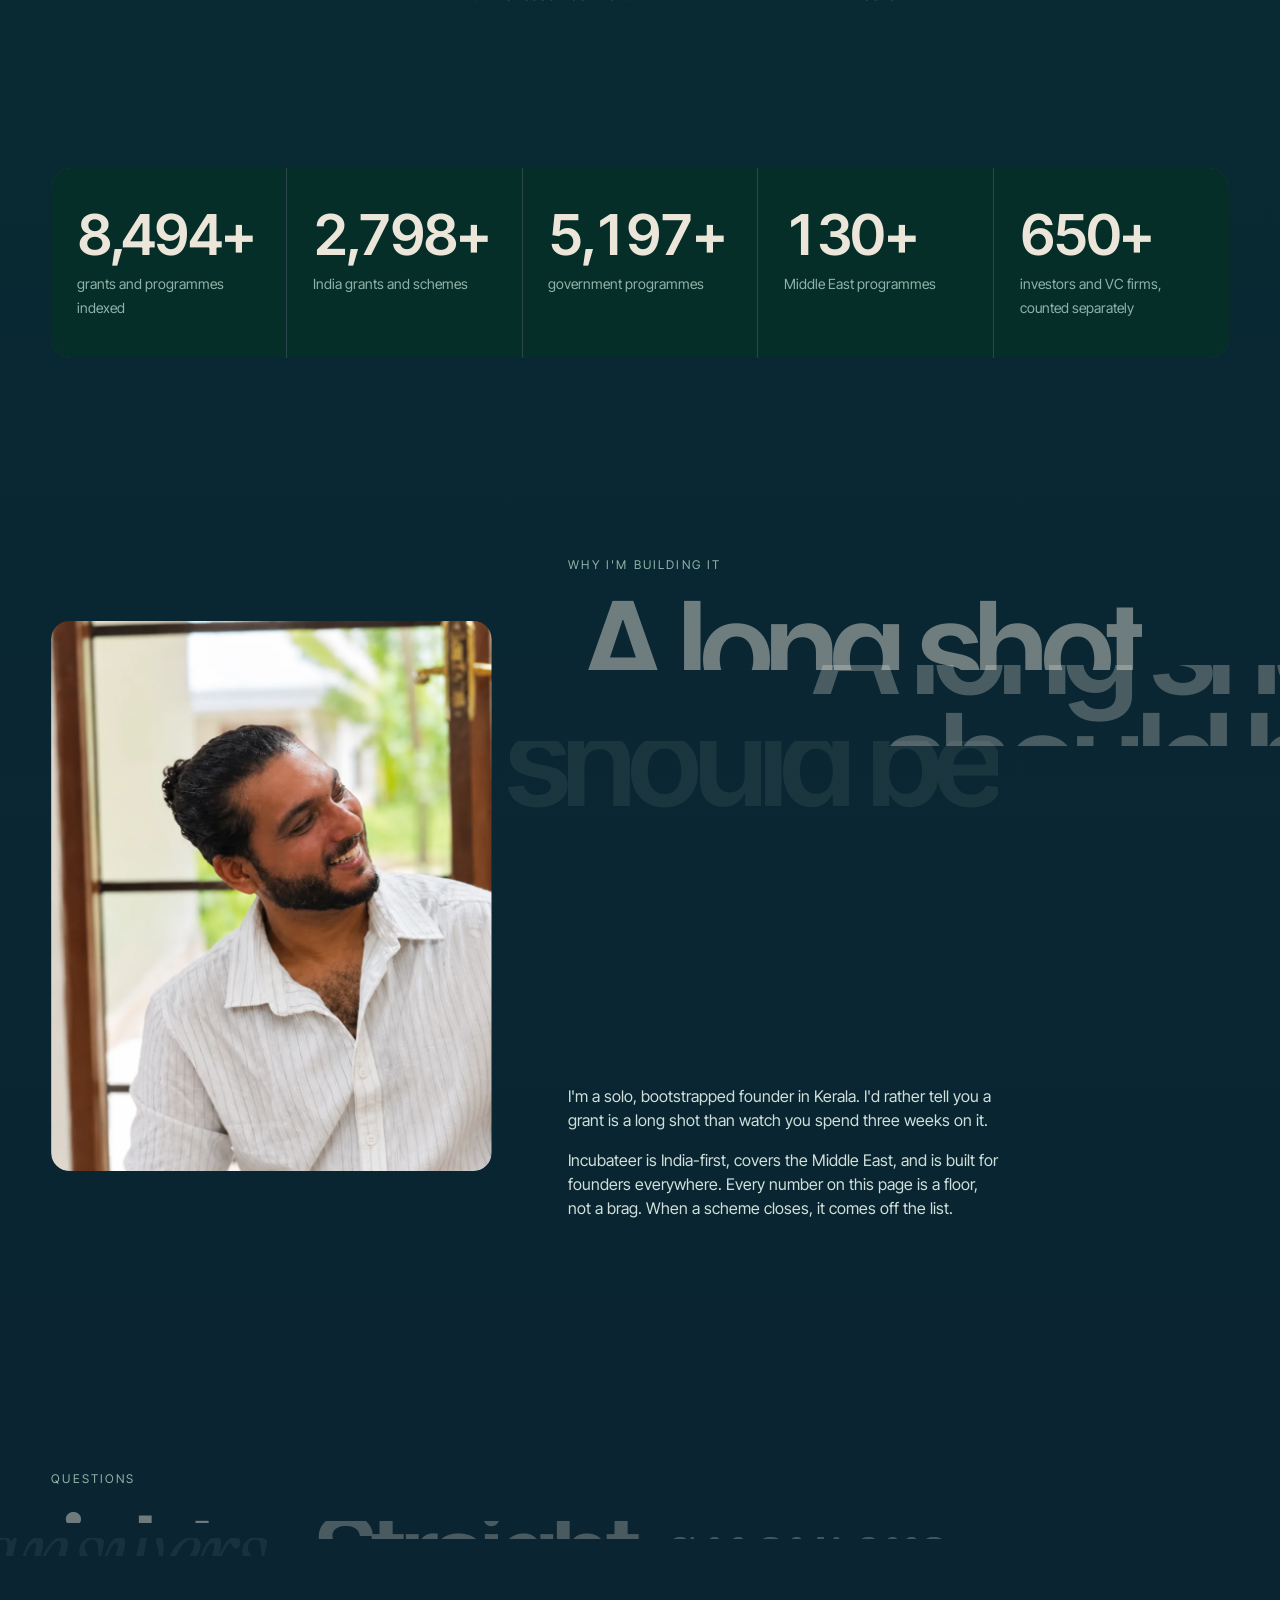
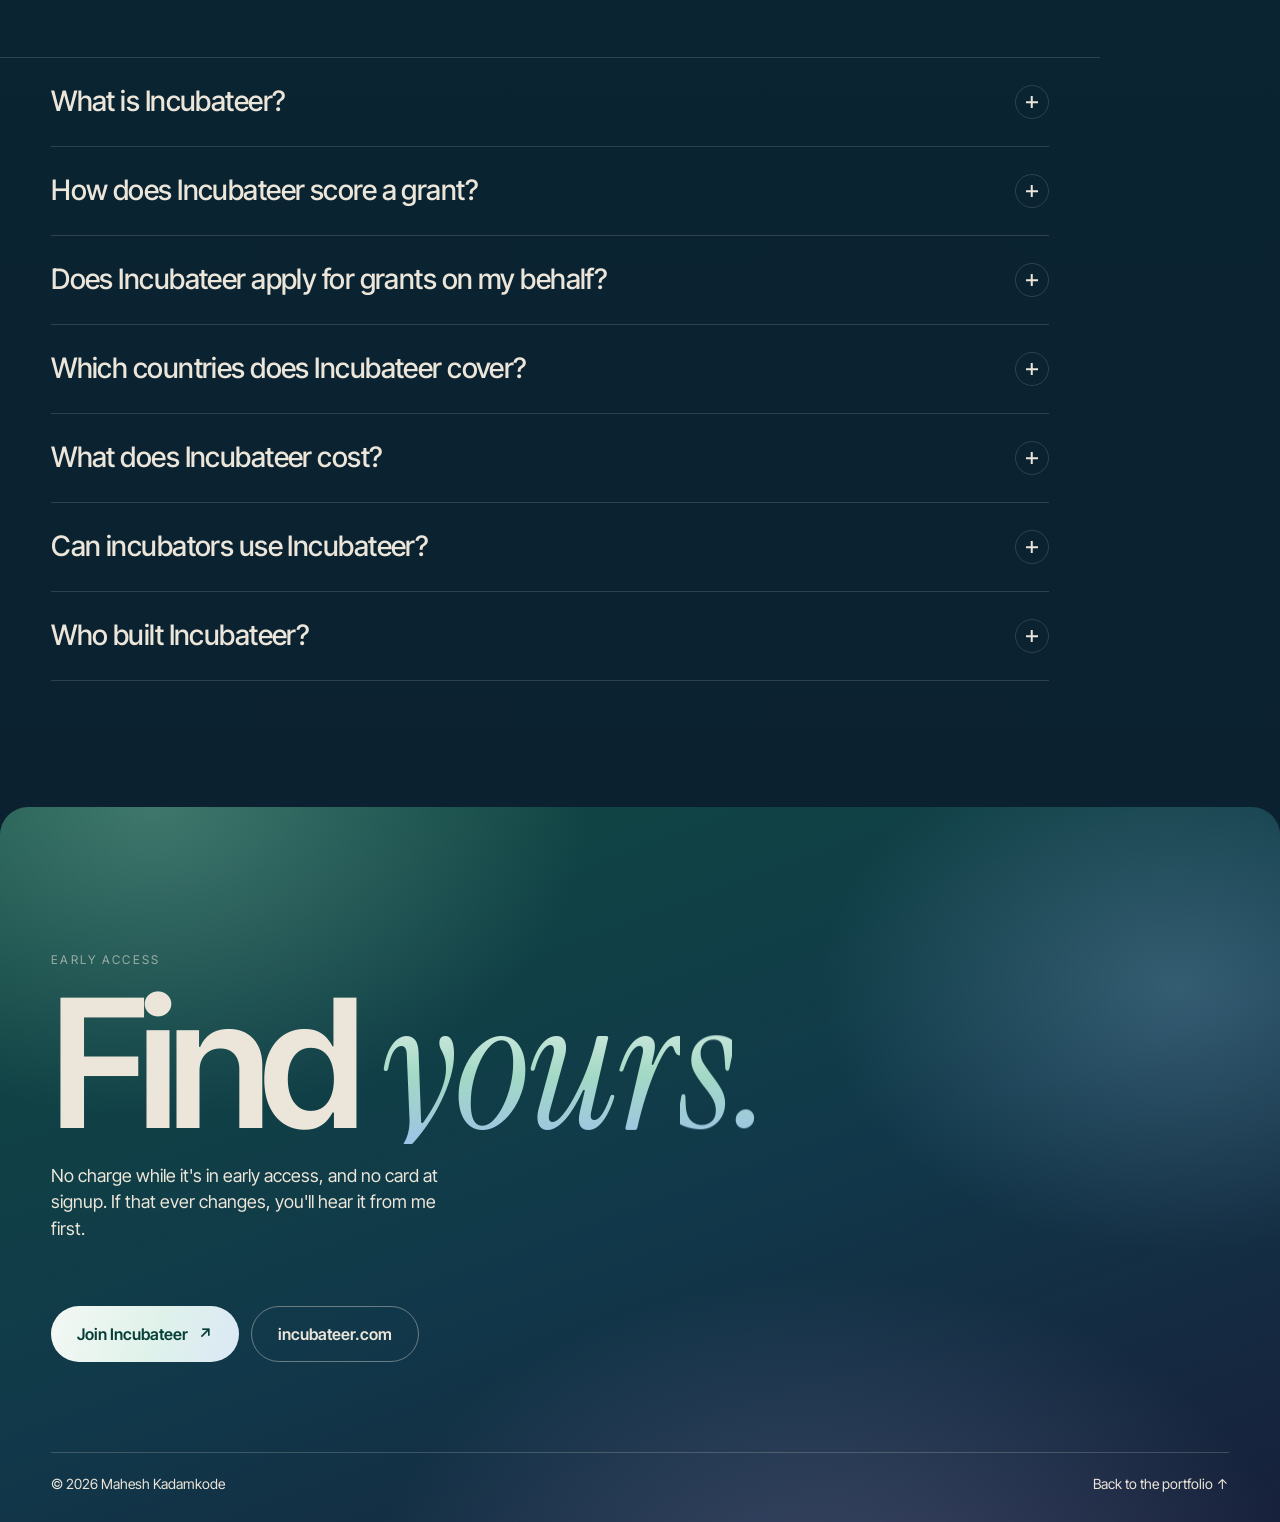
==== commit f67aecfe: "Sync Incubateer and Diana Gold with their live sites New Incubateer screenshots with current counter" ====
--- a/incubateer.html
+++ b/incubateer.html
@@ -53,7 +53,7 @@
     "@id": "https://mahesh-portfolio-mocha-omega.vercel.app/incubateer#breadcrumb"
    },
    "inLanguage": "en",
-   "dateModified": "2026-11-01"
+   "dateModified": "2026-11-04"
   },
   {
    "@type": "Organization",
@@ -160,7 +160,15 @@
      "name": "What does Incubateer cost?",
      "acceptedAnswer": {
       "@type": "Answer",
-      "text": "Incubateer is in early access. If pricing ever changes, you'll hear about it before it happens."
+      "text": "It's in early access. There's no charge today and no card at signup. Paid plans are being worked out, and the price goes up on incubateer.com before anyone is asked to pay."
+     }
+    },
+    {
+     "@type": "Question",
+     "name": "Can incubators use Incubateer?",
+     "acceptedAnswer": {
+      "@type": "Answer",
+      "text": "Yes. Incubators and accelerators get a cohort view: push the right grants to the right startups and see who applied and who won. Founders' data is shared with an incubator only if they join its cohort."
      }
     },
     {
@@ -280,7 +288,8 @@
         <details class="faq__item"><summary><h3>How does Incubateer score a grant?</h3><i aria-hidden="true"></i></summary><p>It checks each scheme's published eligibility against your stage, sector and state. Every grant gets one of four answers: strong match, worth a look, long shot or likely not eligible, with the reason behind it.</p></details>
         <details class="faq__item"><summary><h3>Does Incubateer apply for grants on my behalf?</h3><i aria-hidden="true"></i></summary><p>No. It gives you verified apply links, deadline tracking and space for your drafts. You submit every application yourself.</p></details>
         <details class="faq__item"><summary><h3>Which countries does Incubateer cover?</h3><i aria-hidden="true"></i></summary><p>It's India-first, with 2,800+ India grants and schemes and 130+ Middle East programmes. Founders anywhere can use it.</p></details>
-        <details class="faq__item"><summary><h3>What does Incubateer cost?</h3><i aria-hidden="true"></i></summary><p>Incubateer is in early access. If pricing ever changes, you'll hear about it before it happens.</p></details>
+        <details class="faq__item"><summary><h3>What does Incubateer cost?</h3><i aria-hidden="true"></i></summary><p>It's in early access. There's no charge today and no card at signup. Paid plans are being worked out, and the price goes up on incubateer.com before anyone is asked to pay.</p></details>
+        <details class="faq__item"><summary><h3>Can incubators use Incubateer?</h3><i aria-hidden="true"></i></summary><p>Yes. Incubators and accelerators get a cohort view: push the right grants to the right startups and see who applied and who won. Founders' data is shared with an incubator only if they join its cohort.</p></details>
         <details class="faq__item"><summary><h3>Who built Incubateer?</h3><i aria-hidden="true"></i></summary><p>I did. I'm Mahesh Kadamkode, a solo, bootstrapped founder in Kerala, India.</p></details>
       </div>
     </section>
@@ -289,7 +298,7 @@
     <section class="contact pi-cta">
       <p class="eyebrow">Early access</p>
       <h2 class="contact__title flip">Find <em>yours.</em></h2>
-      <p class="contact__sub">Incubateer is in early access. If pricing ever changes, you'll hear about it before it happens.</p>
+      <p class="contact__sub">No charge while it's in early access, and no card at signup. If that ever changes, you'll hear it from me first.</p>
       <div class="inc__actions">
         <a class="btn btn--light" href="https://app.incubateer.com/" target="_blank" rel="noopener" data-cursor="Join">Join Incubateer <span aria-hidden="true">↗</span></a>
         <a class="btn btn--ghost" href="https://incubateer.com/" target="_blank" rel="noopener" data-cursor="Visit">incubateer.com</a>
--- a/styles.css
+++ b/styles.css
@@ -601,3 +601,18 @@
 @media (max-width: 700px) {
   .assemble__grid .acard:last-child:nth-child(even) { grid-column: span 2; }
 }
+
+/* ---------- Night sea in the mist section: a real ship sails into the fog, scrubbed by scroll ---------- */
+.mist__puff { z-index: 2; }
+.mist__line { z-index: 3; }
+.sea { position: absolute; inset: 0; z-index: 1; overflow: hidden; background: #071615; }
+.sea__video { position: absolute; inset: 0; width: 100%; height: 100%; object-fit: cover; object-position: 50% 60%; }
+/* darkens the sky behind the caption so it always reads */
+.sea__shade { position: absolute; inset: 0; pointer-events: none;
+  background: linear-gradient(115deg, rgba(7,16,15,.72) 0%, rgba(7,16,15,.35) 32%, rgba(7,16,15,0) 55%),
+              linear-gradient(180deg, rgba(14,16,15,.6) 0%, rgba(14,16,15,0) 18%); }
+.sea__caption { position: absolute; z-index: 1; left: var(--gutter); top: clamp(90px, 16vh, 160px); max-width: 560px; margin: 0;
+  font-size: clamp(28px, 4vw, 58px); font-weight: 500; letter-spacing: -0.04em; line-height: 1.02; color: var(--ink); }
+.sea__caption .eyebrow { display: block; margin-bottom: 14px; }
+@media (max-width: 700px) and (orientation: portrait) { .sea__caption { top: 27%; right: var(--gutter); } }
+.sea__caption em { font-family: var(--serif); font-weight: 400; background-image: var(--grad-text); -webkit-background-clip: text; background-clip: text; color: transparent; padding-right: .06em; }
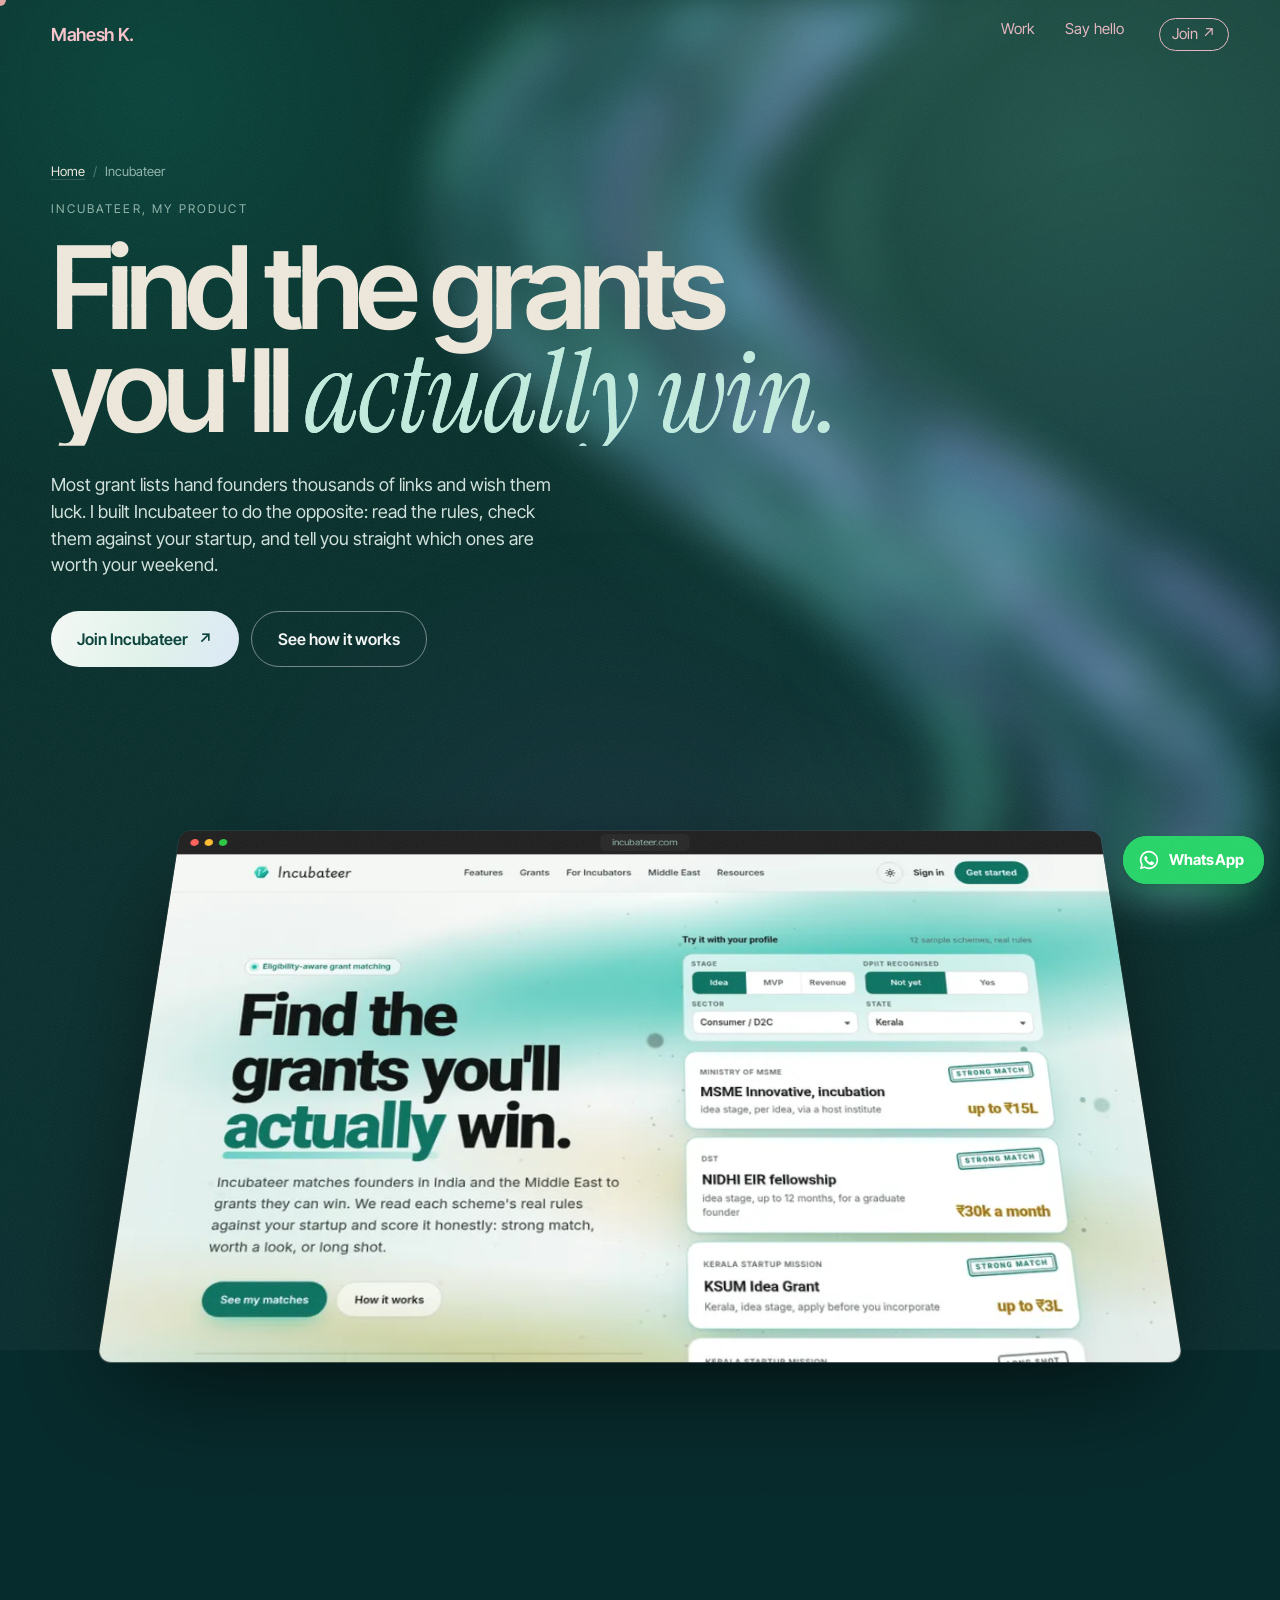
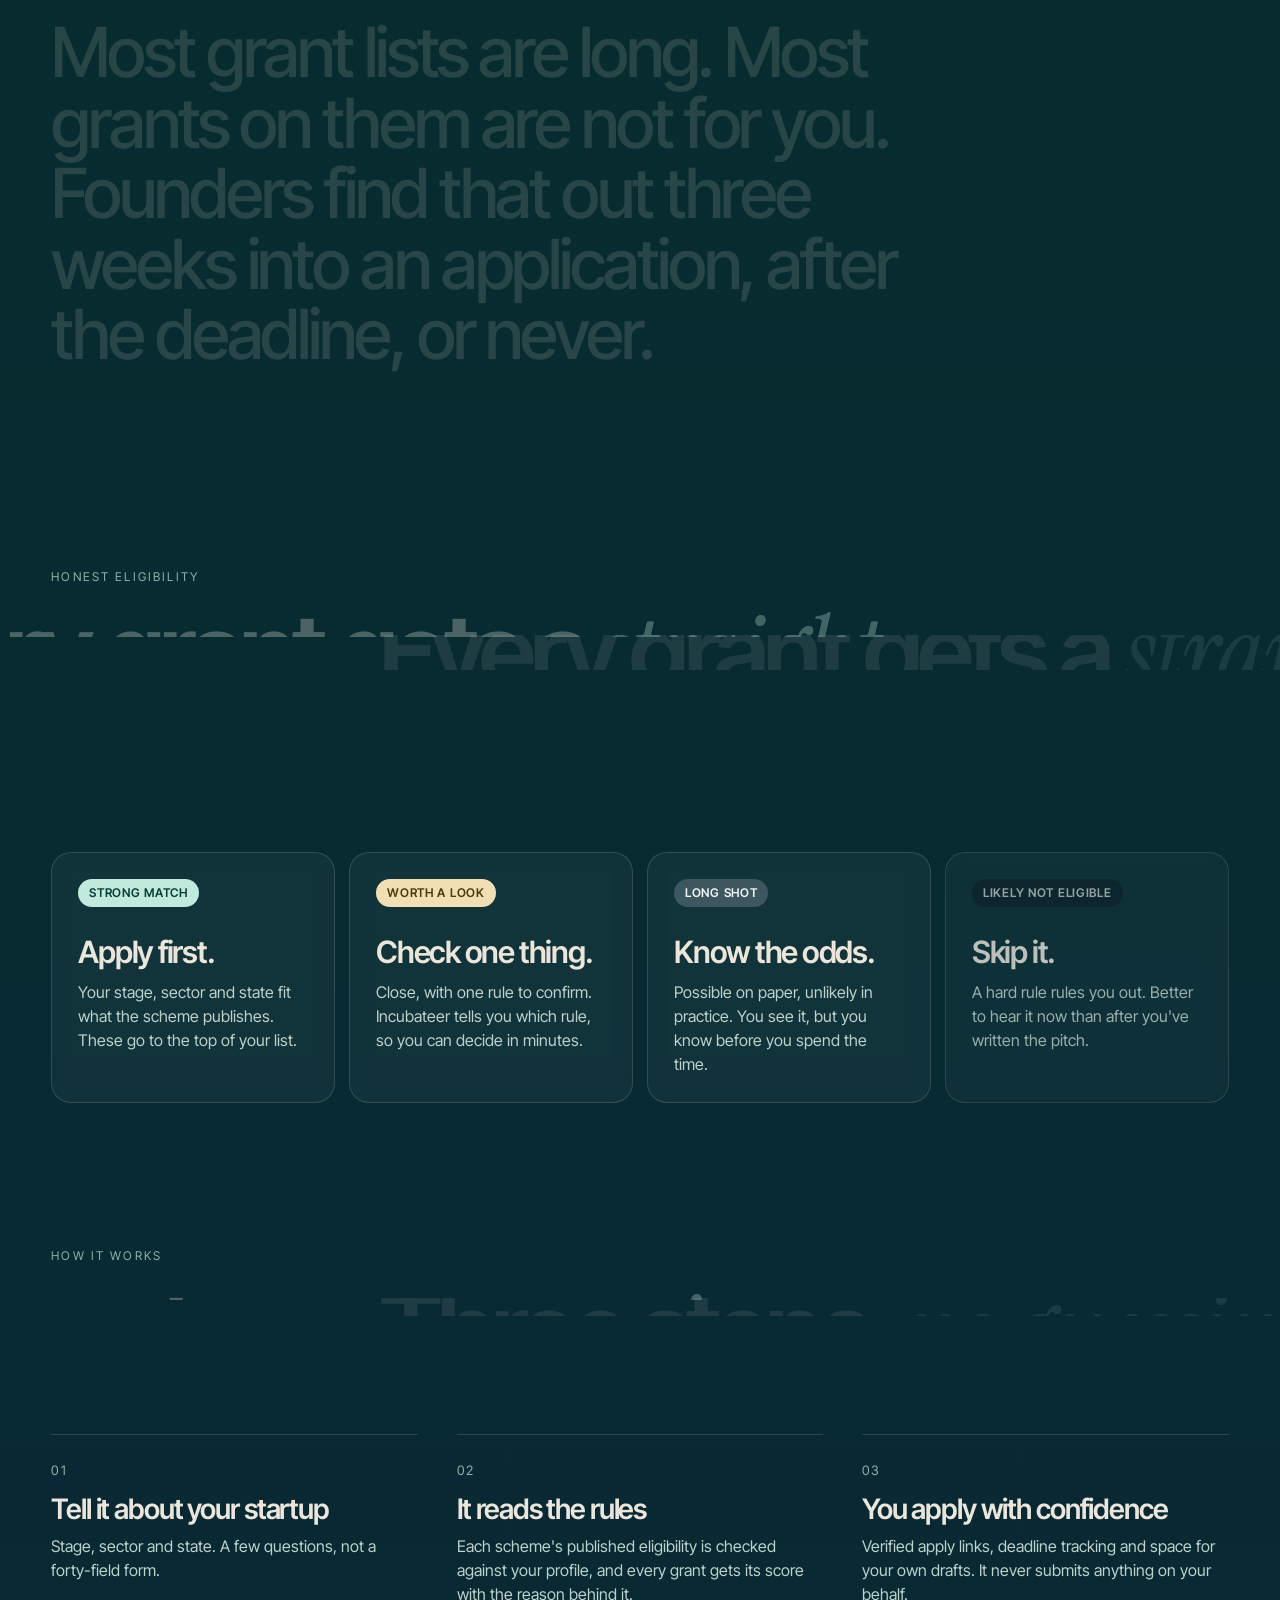
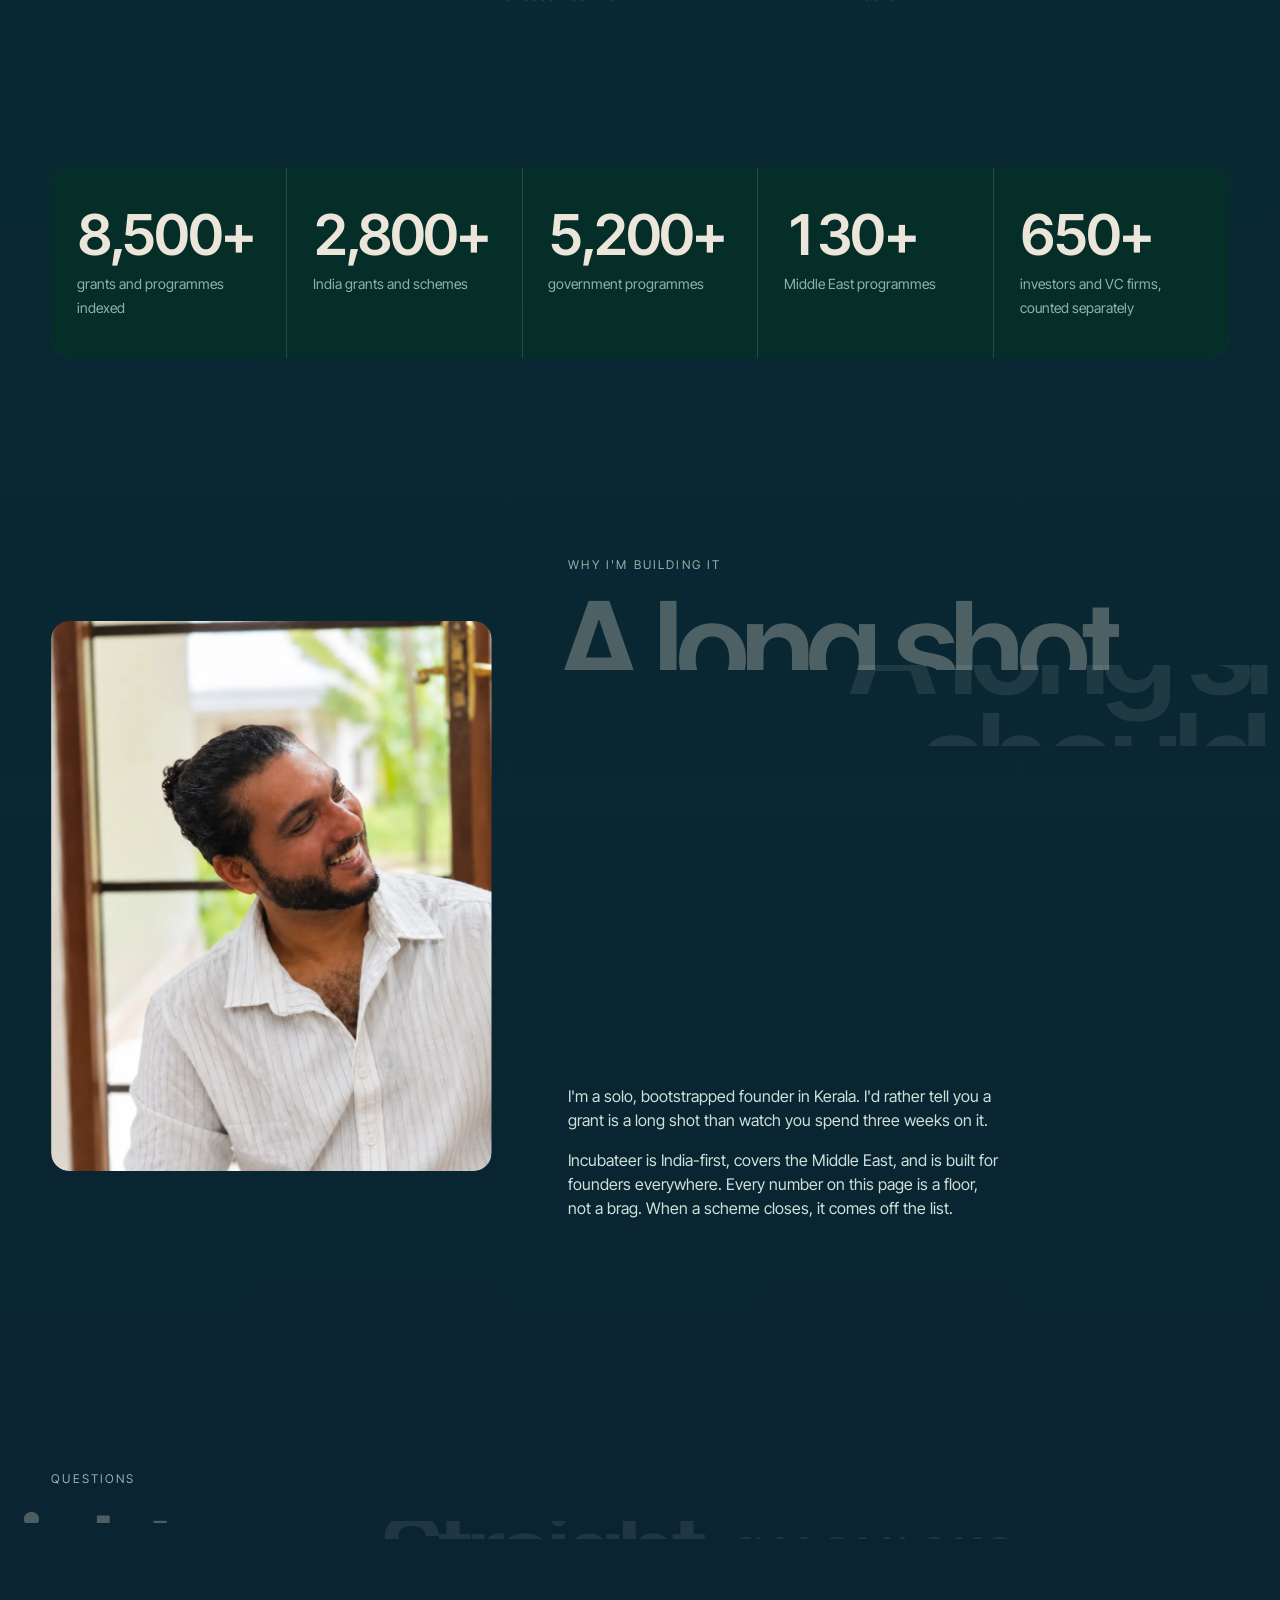
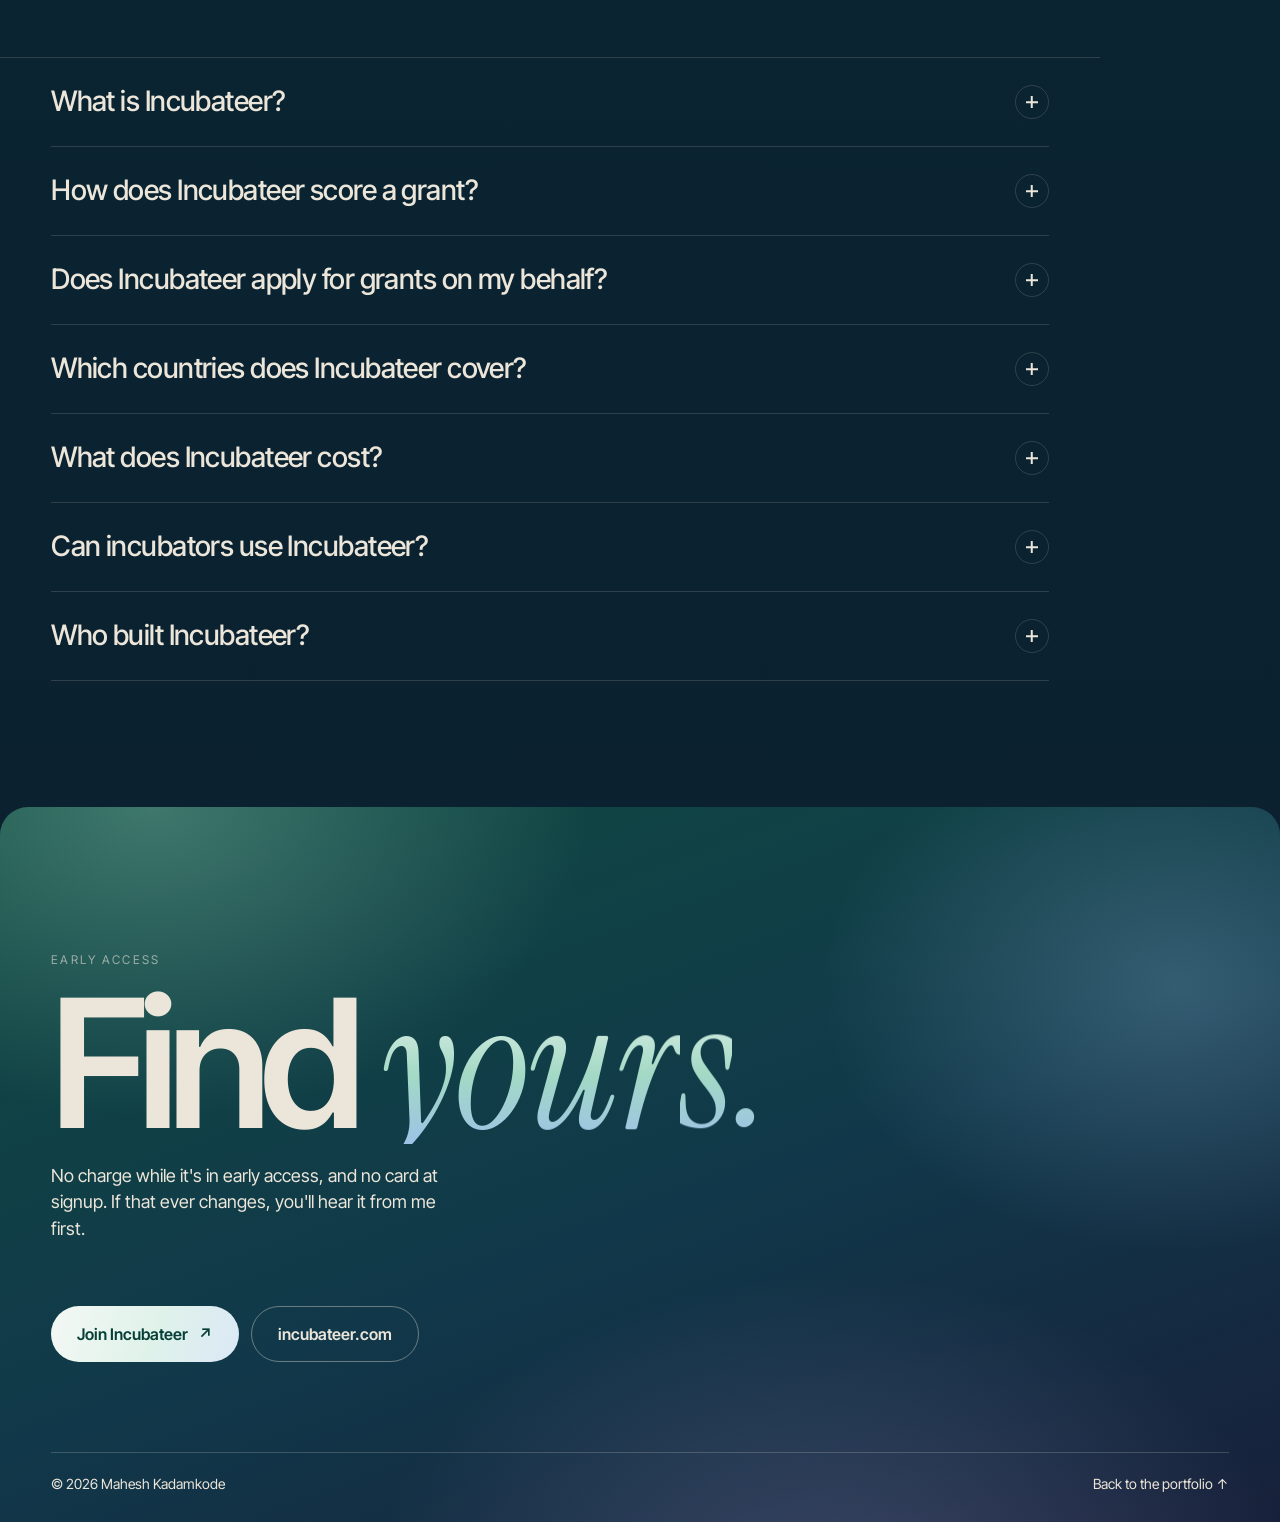
==== commit 5a06fc1c: "WhatsApp button visible from the first screen in WhatsApp green, add contact form The floating butto" ====
--- a/incubateer.html
+++ b/incubateer.html
@@ -310,6 +310,8 @@
     </section>
   </main>
 
+  <a class="wa-float" href="https://wa.me/919061463367?text=Hi%20Mahesh%2C%20I%20saw%20your%20Incubateer%20page%20and%20would%20like%20to%20talk." target="_blank" rel="noopener" aria-label="Message Mahesh on WhatsApp" data-cursor="Chat"><svg viewBox="0 0 24 24" aria-hidden="true"><path fill="currentColor" d="M12 2a10 10 0 0 0-8.6 15.1L2 22l5-1.3A10 10 0 1 0 12 2zm0 18.2a8.2 8.2 0 0 1-4.2-1.2l-.3-.2-3 .8.8-2.9-.2-.3A8.2 8.2 0 1 1 12 20.2zm4.5-6.1c-.2-.1-1.5-.7-1.7-.8s-.4-.1-.6.1-.7.8-.8 1-.3.2-.5.1a6.7 6.7 0 0 1-3.3-2.9c-.3-.4.2-.4.7-1.3.1-.2 0-.3 0-.4l-.8-1.8c-.2-.5-.4-.4-.6-.4h-.5a1 1 0 0 0-.7.3 3 3 0 0 0-.9 2.2 5.2 5.2 0 0 0 1.1 2.7 11.8 11.8 0 0 0 4.5 4c1.7.7 2.3.8 3.2.6a2.7 2.7 0 0 0 1.8-1.3 2.2 2.2 0 0 0 .2-1.3c-.1-.1-.3-.2-.5-.3z"/></svg><span>WhatsApp</span></a>
+
   <script src="assets/vendor/gsap.min.js"></script>
   <script src="assets/vendor/ScrollTrigger.min.js"></script>
   <script src="assets/vendor/lenis.min.js"></script>
--- a/styles.css
+++ b/styles.css
@@ -515,14 +515,21 @@
 .contact .btn--ghost { border-color: rgba(236,230,218,.4); color: var(--ink); }
 .wa-float {
   position: fixed; right: max(16px, env(safe-area-inset-right)); bottom: max(16px, env(safe-area-inset-bottom)); z-index: 60;
-  display: inline-flex; align-items: center; gap: 8px; padding: 12px 18px 12px 14px; border-radius: 99px;
-  background: linear-gradient(110deg, #f4f8f5 0%, #dff2ea 55%, #dbe8f6 100%); color: #063f37; font-weight: 600; font-size: 15px;
-  box-shadow: 0 16px 40px -12px rgba(0,0,0,.6), 0 0 0 1px rgba(255,255,255,.2);
-  transform: translateY(140%); opacity: 0; transition: transform .5s var(--ease), opacity .4s;
-}
-.wa-float svg { width: 20px; height: 20px; }
-.wa-float.is-on { transform: none; opacity: 1; }
-@media (max-width: 520px) { .wa-float span { display: none; } .wa-float { padding: 14px; } }
+  display: inline-flex; align-items: center; gap: 9px; padding: 13px 20px 13px 15px; border-radius: 99px;
+  background: #25d366; color: #fff; font-weight: 700; font-size: 15px; letter-spacing: .01em;
+  box-shadow: 0 14px 34px -10px rgba(18,140,74,.75), 0 2px 6px rgba(0,0,0,.18);
+  transition: transform .5s var(--ease), opacity .4s, background-color .25s, box-shadow .25s;
+}
+.wa-float::before {
+  content: ""; position: absolute; inset: 0; border-radius: inherit; background: #25d366; z-index: -1;
+  animation: wa-ring 2.8s ease-out infinite;
+}
+@keyframes wa-ring { 0% { transform: scale(1); opacity: .55; } 70%, 100% { transform: scale(1.45); opacity: 0; } }
+.wa-float:hover { background: #1ebe5b; transform: translateY(-2px); box-shadow: 0 18px 40px -10px rgba(18,140,74,.85), 0 2px 6px rgba(0,0,0,.18); }
+.wa-float svg { width: 22px; height: 22px; }
+body.is-loading .wa-float { transform: translateY(140%); opacity: 0; }
+@media (prefers-reduced-motion: reduce) { .wa-float::before { animation: none; opacity: 0; } }
+@media (max-width: 520px) { .wa-float span { display: none; } .wa-float { padding: 15px; } .wa-float svg { width: 26px; height: 26px; } }
 
 /* ---------- Contact ---------- */
 .contact {
@@ -616,3 +623,30 @@
 .sea__caption .eyebrow { display: block; margin-bottom: 14px; }
 @media (max-width: 700px) and (orientation: portrait) { .sea__caption { top: 27%; right: var(--gutter); } }
 .sea__caption em { font-family: var(--serif); font-weight: 400; background-image: var(--grad-text); -webkit-background-clip: text; background-clip: text; color: transparent; padding-right: .06em; }
+
+/* ---------- Contact form ---------- */
+.cform { max-width: 760px; margin: clamp(40px, 7vh, 72px) 0 clamp(48px, 8vh, 88px); display: grid; gap: 16px; }
+.cform__head { margin: 0 0 4px; color: rgba(236,230,218,.75); font-size: clamp(16px, 1.2vw, 19px); }
+.cform__row { display: grid; grid-template-columns: 1fr 1fr; gap: 16px; }
+.cform__field { display: grid; gap: 8px; font-size: 13px; letter-spacing: .04em; text-transform: uppercase; color: rgba(236,230,218,.6); }
+.cform__field em { font-style: normal; text-transform: none; letter-spacing: 0; opacity: .7; }
+.cform input, .cform select, .cform textarea {
+  width: 100%; font: inherit; font-size: 16px; letter-spacing: 0; text-transform: none; color: var(--ink);
+  background: rgba(236,230,218,.06); border: 1px solid rgba(236,230,218,.22); border-radius: 14px; padding: 14px 16px;
+  transition: border-color .25s, background-color .25s; appearance: none; -webkit-appearance: none;
+}
+.cform select { background-image: linear-gradient(45deg, transparent 50%, rgba(236,230,218,.7) 50%), linear-gradient(135deg, rgba(236,230,218,.7) 50%, transparent 50%);
+  background-position: calc(100% - 22px) 50%, calc(100% - 16px) 50%; background-size: 6px 6px; background-repeat: no-repeat; padding-right: 40px; }
+.cform select option { color: #111; }
+.cform textarea { resize: vertical; min-height: 120px; }
+.cform input:focus, .cform select:focus, .cform textarea:focus { outline: none; border-color: var(--g-mint); background-color: rgba(236,230,218,.1); }
+.cform .is-bad { border-color: #f0a3a3; }
+.cform__trap { position: absolute; left: -9999px; width: 1px; height: 1px; opacity: 0; }
+.cform__foot { display: flex; flex-wrap: wrap; align-items: center; gap: 16px; margin-top: 4px; }
+.cform__foot .btn { border: 0; cursor: pointer; }
+.cform__foot .btn[disabled] { opacity: .6; cursor: wait; }
+.cform__status { margin: 0; font-size: 15px; color: rgba(236,230,218,.8); }
+.cform__status.ok { color: var(--g-mint); }
+.cform__status.err { color: #f0b3b3; }
+.cform__status a { text-decoration: underline; }
+@media (max-width: 700px) { .cform__row { grid-template-columns: 1fr; } }
